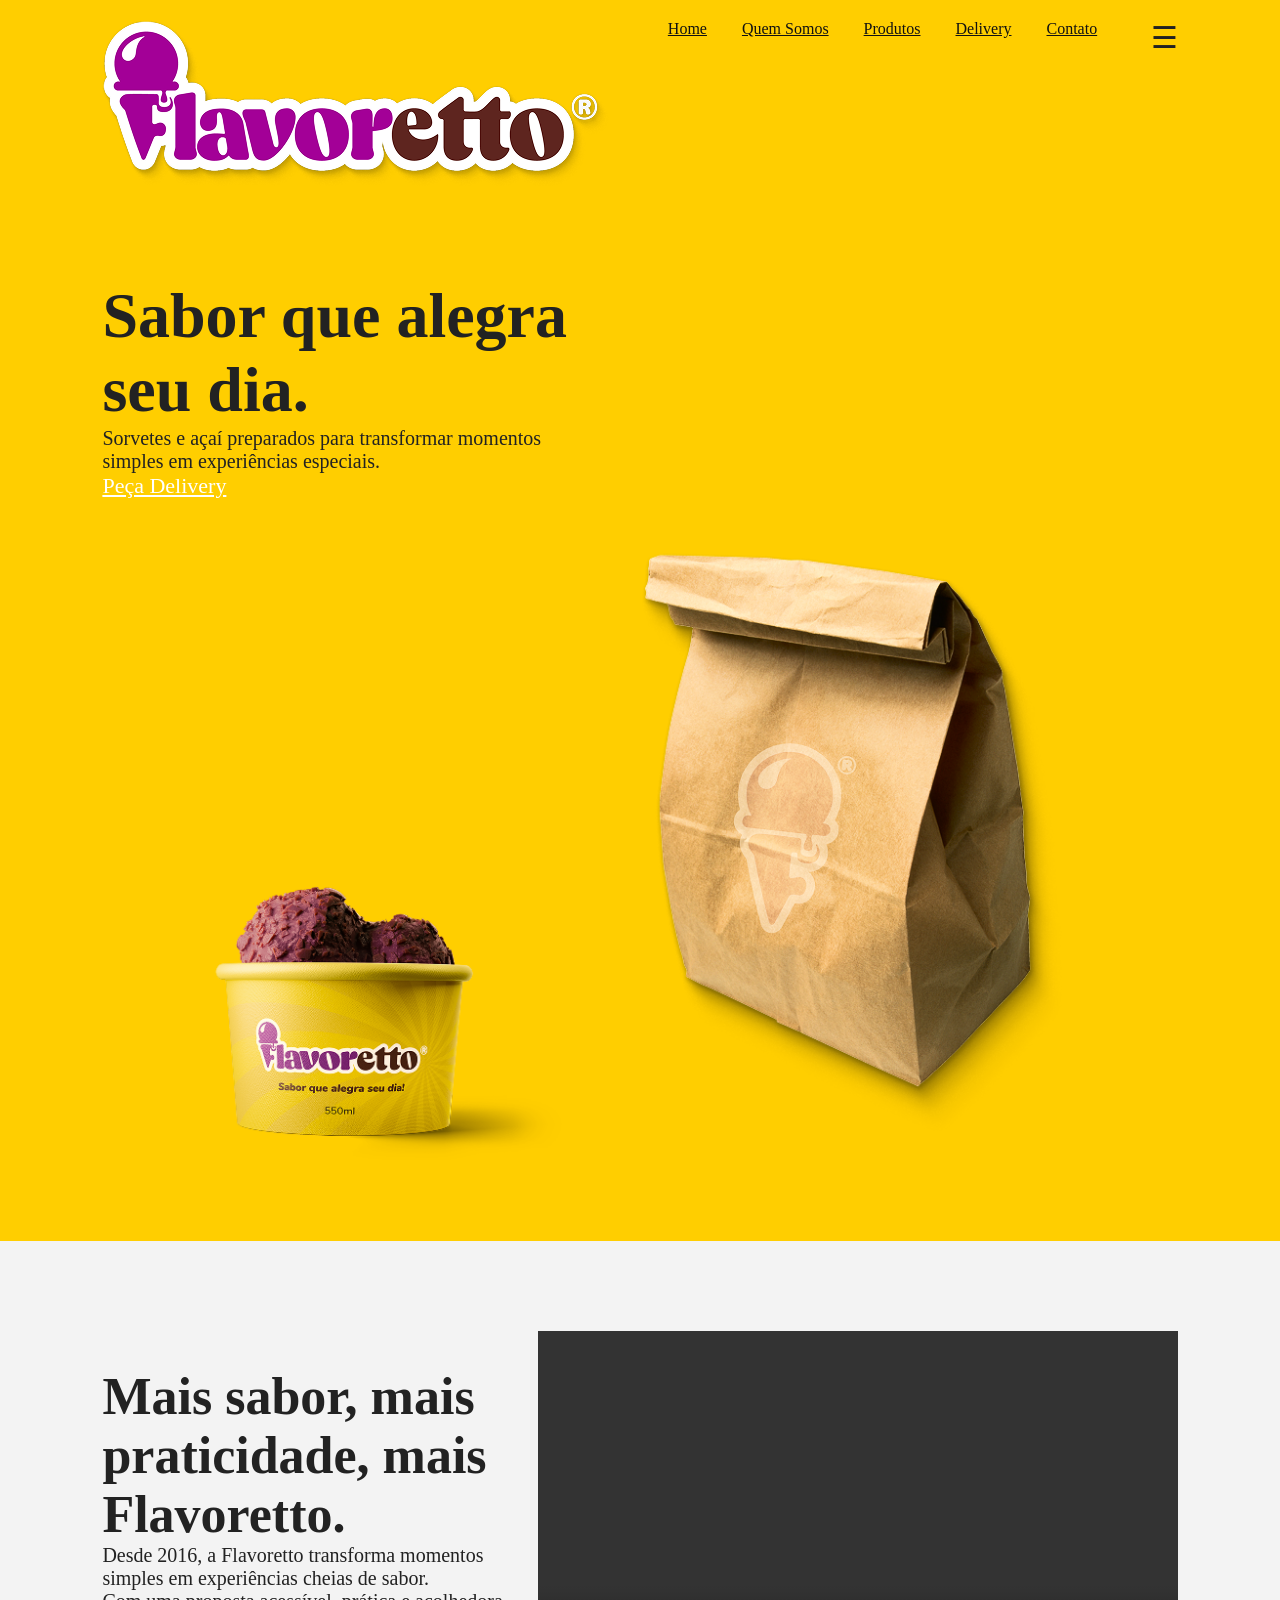
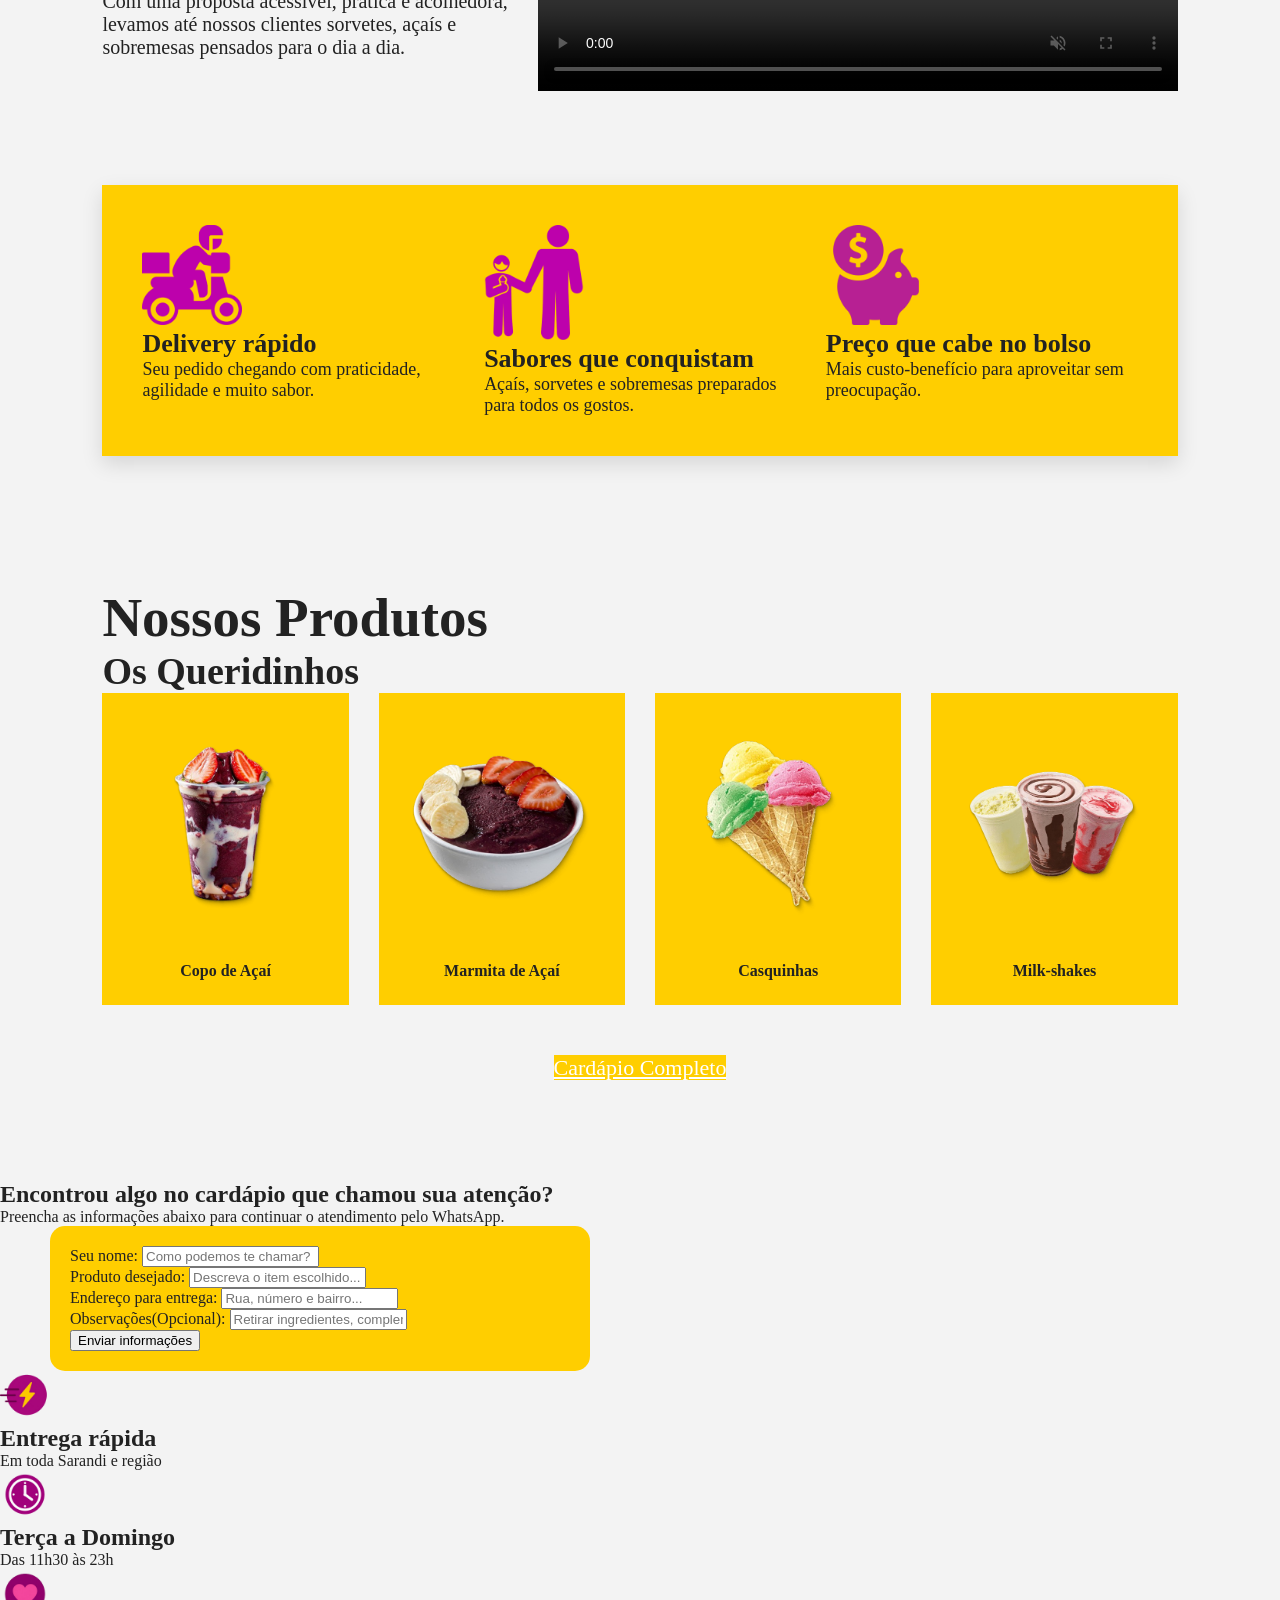
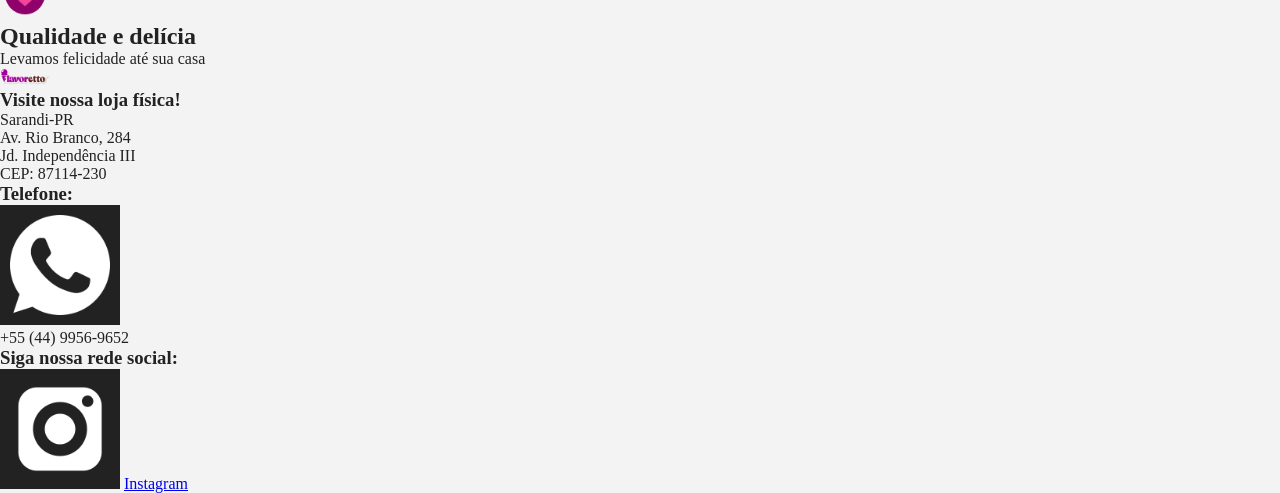
==== index.html @ 8e8d9652 "Landing Page(Adição do restante das imagens e algumas alterações de CSS)" ====
<!DOCTYPE html>
<html lang="pt-BR">
<head>
    <meta charset="UTF-8" />
    <meta name="viewport" content="width=device-width, initial-scale=1.0"/>
    <title>Flavoretto</title>

    <link rel="stylesheet" href="styles.css">
</head>

<body>

    <!------------- HAMBURGUER -------------->

    <header>
        <div class="logo">
            <img src="IMAGENS/LOGOTIPO.png" alt="logotipo">
        </div>

        <nav>
            <a href="#">Home</a>
            <a href="#">Quem Somos</a>
            <a href="#">Produtos</a>
            <a href="#">Delivery</a>
            <a href="#">Contato</a>
        </nav>

        <div class="menu">☰</div>
    </header>

    <!---------------- HERO DO SITE ----------------->

    <section class="hero">

        <div class="hero-text">
            <h1>Sabor que alegra seu dia.</h1>

            <p>
            Sorvetes e açaí preparados para transformar
            momentos simples em experiências especiais.
            </p>

            <a href="#" class="btn">Peça Delivery</a>
        </div>

        <div class="hero-image">
            <img src="IMAGENS/COPO DE SORVETE.png" alt="imagem_pote_acai">
            <img src="IMAGENS/SACO DELIVERY.png" alt="imagem_saco_delivery">
        </div>

    </section>

    <!------------------- SOBRE --------------------->

    <section class="sobre">

        <div class="sobre-text">
            <h2>Mais sabor, mais praticidade, mais Flavoretto.</h2>

            <p>
                Desde 2016, a Flavoretto transforma momentos
                simples em experiências cheias de sabor.
            </p>

            <p>
                Com uma proposta acessível, prática e acolhedora,
                levamos até nossos clientes sorvetes, açaís e
                sobremesas pensados para o dia a dia.
            </p>
        </div>

        <div class="sobre-image">
            <video width="640" height="360" controls autoplay muted loop>
                <source src="IMAGENS/VÍDEO FACHADA.mp4" type="video/mp4">
            </video>
        </div>

    </section>

  <!---------------- BENEFICIOS -------------------->

    <section class="beneficios">

        <div class="beneficios-box">

            <div class="beneficio">
                <img src="IMAGENS/ENTREGADOR ROXO.png" alt="imagem_entregador">
                <h3>Delivery rápido</h3>
                <p>
                Seu pedido chegando com praticidade,
                agilidade e muito sabor.
                </p>
            </div>

            <div class="beneficio">
                <img src="IMAGENS/PAI E FILHO SORVETE ROXO.png" alt="imagem_pai_e_filho">
                <h3>Sabores que conquistam</h3>
                <p>
                Açaís, sorvetes e sobremesas
                preparados para todos os gostos.
                </p>
            </div>

            <div class="beneficio">
                <img src="IMAGENS/COFRE PORQUINHO ROXO.png" alt="imagem_cofrinho">
                <h3>Preço que cabe no bolso</h3>
                <p>
                Mais custo-benefício para aproveitar
                sem preocupação.
                </p>
            </div>

        </div>

    </section>

  <!----------------- PRODUTOS -------------------->

    <section class="produtos">

        <h2>Nossos Produtos</h2>
        <h3>Os Queridinhos</h3>

        <div class="cards">

            <div class="card">
                <img src="IMAGENS/COPO AÇAÍ.png" alt="imagem_copo_acai">
                <h4>Copo de Açaí</h4>
            </div>

            <div class="card">
                <img src="IMAGENS/TIJELA DE AÇAÍ.png" alt="marmita_acai">
                <h4>Marmita de Açaí</h4>
            </div>

            <div class="card">
                <img src="IMAGENS/CASQUINHA.png" alt="imagem_casquinha">
                <h4>Casquinhas</h4>
            </div>

            <div class="card">
                <img src="IMAGENS/MILK-SHAKE.png" alt="imagem_milk-shake">
                <h4>Milk-shakes</h4>
            </div>

        </div>

        <div class="center">
            <a href="#" class="btn">Cardápio Completo</a>
        </div>

    </section>

    <!-----------------| Formulário |----------------->

    <section class="formulario">
        <h1>Encontrou algo no cardápio que chamou sua atenção?</h1>
        <p>Preencha as informações abaixo para continuar o atendimento pelo WhatsApp.</p>

        <div class="overlay_formulario">
            <div class="campo_nome">
                <label for="nome">Seu nome:</label>
                <input type="text" name="nome" id="nome" placeholder="Como podemos te chamar?">
            </div>

            <div class="campo_produto">
                <label for="produto">Produto desejado:</label>
                <input type="text" name="produto" id="produto" placeholder="Descreva o item escolhido...">
            </div>

            <div class="campo_endereco">
                <label for="endereco">Endereço para entrega:</label>
                <input type="text" name="endereco" id="endereco" placeholder="Rua, número e bairro...">
            </div>

            <div class="campo_observacoes">
                <label for="observacoes">Observações(Opcional):</label>
                <input type="text" name="observacoes" id="observacoes" placeholder="Retirar ingredientes, complementos, etc...">
            </div>

            <button class="enviar_info">Enviar informações</button>
        </div>
    </section>

    <!-----------------| Caracteristicas |----------------->
    <section class="caracteristicas">
        <div class="card_caracteristicas">
            <img src="IMAGENS/ENTREGA RÁPIDA.png" alt="imagem_entrega_rapida">
            <h2>Entrega rápida</h2>
            <p>Em toda Sarandi e região</p>
        </div>

        <div class="card_caracteristicas">
            <img src="IMAGENS/TERÇA A DOMINGO.png" alt="imagem_dias_funcionamento">
            <h2>Terça a Domingo</h2>
            <p>Das 11h30 às 23h</p>
        </div>

        <div class="card_caracteristicas">
            <img src="IMAGENS/QUALIDADE E DELÍCIA.png" alt="imagem_ai_qui_dilissa">
            <h2>Qualidade e delícia</h2>
            <p>Levamos felicidade até sua casa</p>
        </div>
    </section>

    <!-----------------| Mapa e rodapé |----------------->
    <section class="footer">
        <div class="endereco_footer">
            <img src="IMAGENS/LOGOTIPO.png" alt="logotipo">
            <h3>Visite nossa loja física!</h3>
            <p>Sarandi-PR</p>
            <p>Av. Rio Branco, 284</p>
            <p>Jd. Independência III</p>
            <p>CEP: 87114-230</p>
        </div>

        <div class="contato_footer">
            <div class="contato_whatsapp">
                <h3>Telefone:</h3>
                <img src="IMAGENS/ICON WHATSAPP BRANCO.png" alt="whatsapp">
                <p>+55 (44) 9956-9652</p>
            </div>
            
            <div class="contato_instagram">
                <h3>Siga nossa rede social:</h3>
                <img src="IMAGENS/ICON INSTAGRAM BRANCO.png" alt="instagram">

                <a href="https://www.instagram.com/flavorettosorveteria/" class="contato_instagram_button" target="_blank">Instagram</a>
            </div>
        </div>
        
    </section>

</body>
</html>
---- styles.css ----
/* Header e Body */
*{
    margin:0;
}

body{
    background:#f3f3f3;
    color:#222;
}

header{
    background:#ffce00;
    padding:20px 8%;
    display:flex;
    justify-content:space-between;
}

.logo{
    font-size:38px;
}

/* Hamburguer */
nav{
    display:flex;
    gap:35px;
}

nav a{
    color:#111;
}

.menu{
    font-size:30px;
}

/* Hero */
.hero{
    background:#ffce00;
    min-height:85vh;
    display:flex;
    align-items:center;
    padding:60px 8%;
    flex-wrap:wrap;
}

.hero-text{
    max-width:500px;
}

.hero-text h1{
    font-size:64px;
}

.hero-text p{
    font-size:20px;
}

.btn{
    background:#ffce00;
    color:white;
    font-size:22px;
}

.hero-image img{
    width:500px;
    max-width:100%;
}

/* Sobre */
.sobre{
    padding:90px 8%;
    display:flex;
    align-items:center;
    flex-wrap:wrap;
}

.sobre-text{
    flex:1;
}

.sobre-text h2{
    font-size:52px;
}

.sobre-text p{
    font-size:20px;
}

.sobre-image{
    flex:1;
}

.sobre-image img{
    width:100%;
}

/* Benefícios */
.beneficios{
    padding:0 8% 80px;
}

.beneficios-box{
    background:#ffce00;
    padding:40px;
    display:grid;
    grid-template-columns:repeat(auto-fit,minmax(250px,1fr));
    gap:30px;
    box-shadow:0 8px 20px rgba(0,0,0,0.12);
}

.beneficio h3{
    font-size:26px;
}

.beneficio p{
    font-size:18px;
}

.beneficio img {
    width: 100px;
}

/* Produtos */
.produtos{
    padding:50px 8% 100px;
}

.produtos h2{
    font-size:55px;
}

.produtos h3{
    font-size:38px;
}

/* Cards dos produtos */
.cards{
    display:grid;
    grid-template-columns:repeat(auto-fit,minmax(230px,1fr));
    gap:30px;
}

.card{
    background:#ffce00;
    padding:25px;
    text-align:center;
}

.card img{
    width:100%;
    height:220px;
    object-fit:contain;
    margin-bottom:20px;
}

.center{
    text-align:center;
    margin-top:50px;
}

/* Formulário */
.overlay_formulario {
    border-radius: 15px;
    margin-left: 50px;
    padding: 20px;
    width: 500px;
    background-color: #ffce00;
}

.card_caracteristicas img {
    width: 50px;
    height: auto;
}

.endereco_footer img {
    width: 50px;
}

.contato_footer img {
    background-color: #222;
    padding: 10px;
    width: 100px;
}
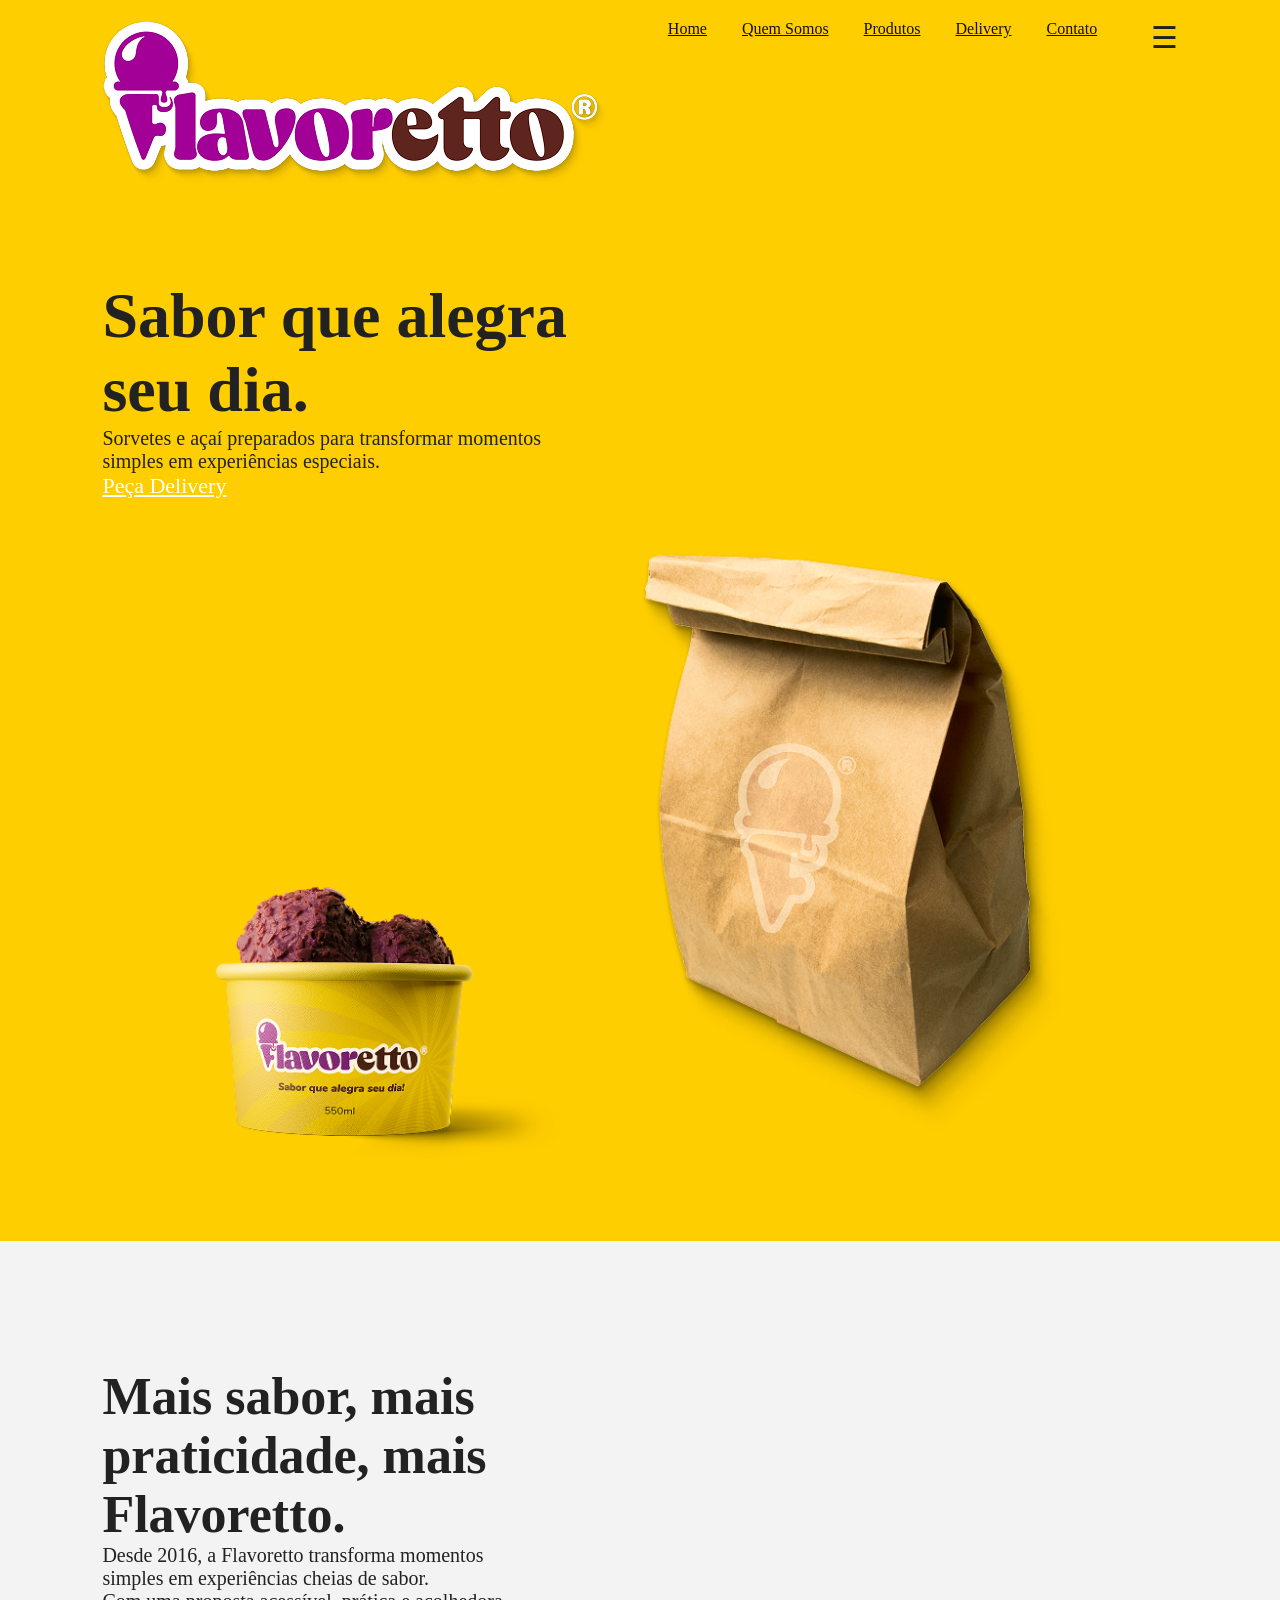
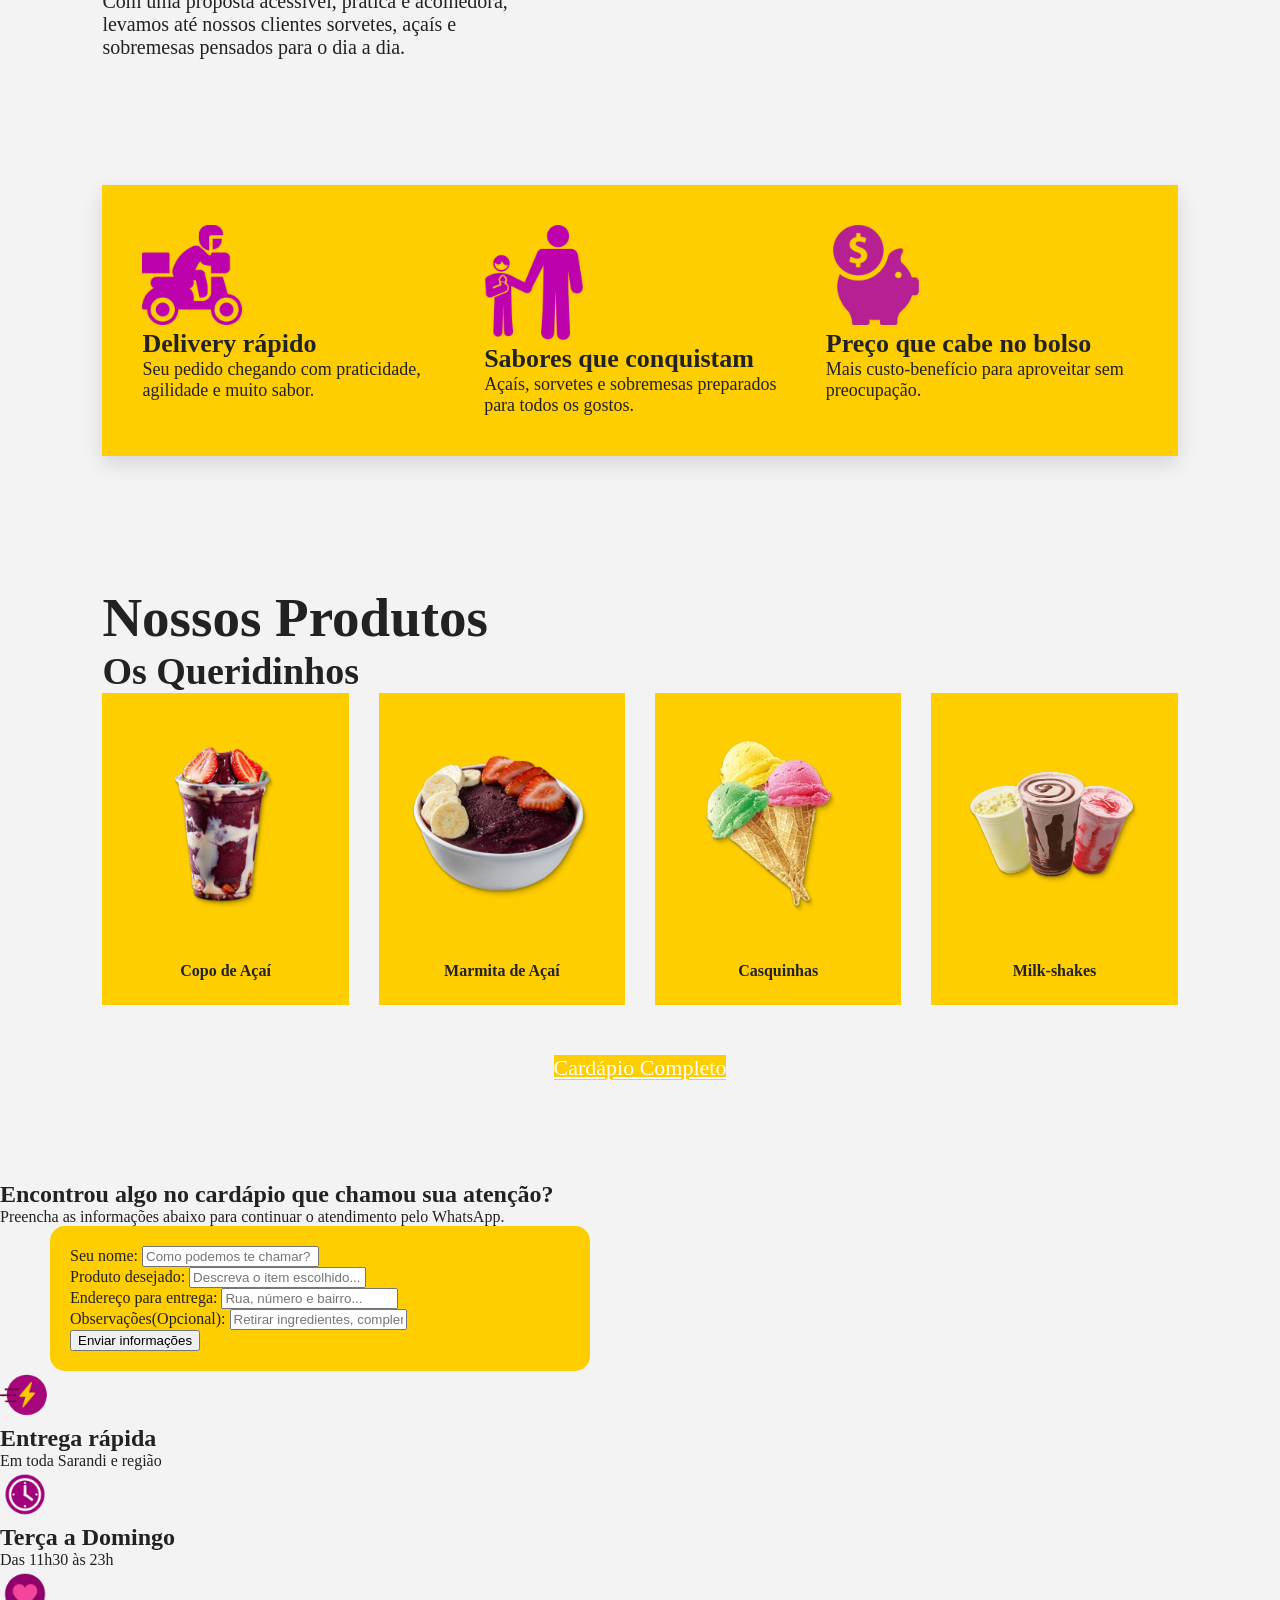
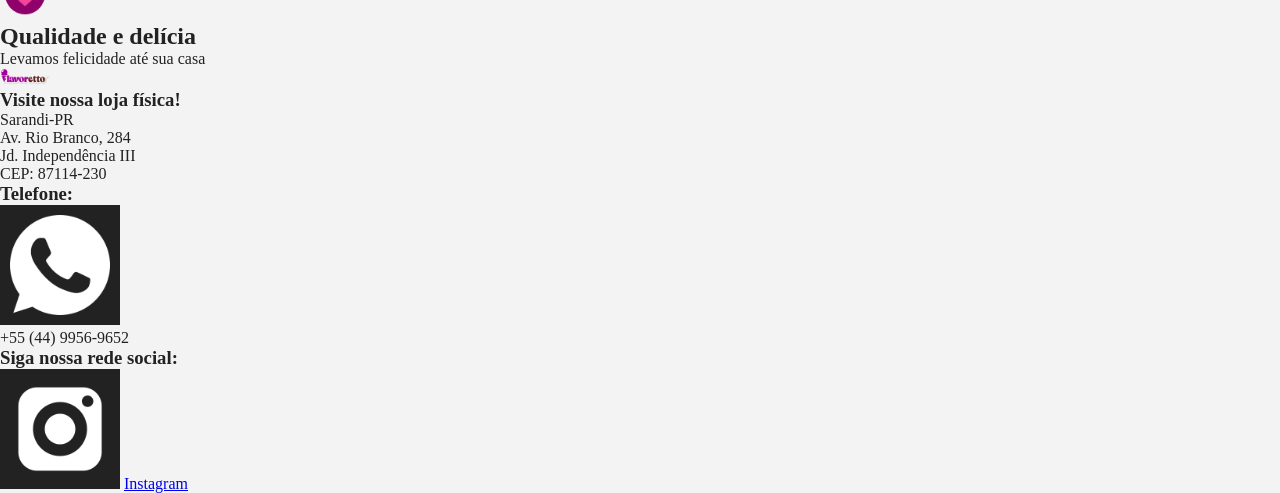
==== commit 82a14478: "Landing page(Remoção dos controls do vídeo" ====
--- a/index.html
+++ b/index.html
@@ -70,7 +70,7 @@
         </div>
 
         <div class="sobre-image">
-            <video width="640" height="360" controls autoplay muted loop>
+            <video width="640" height="360" autoplay muted loop>
                 <source src="IMAGENS/VÍDEO FACHADA.mp4" type="video/mp4">
             </video>
         </div>
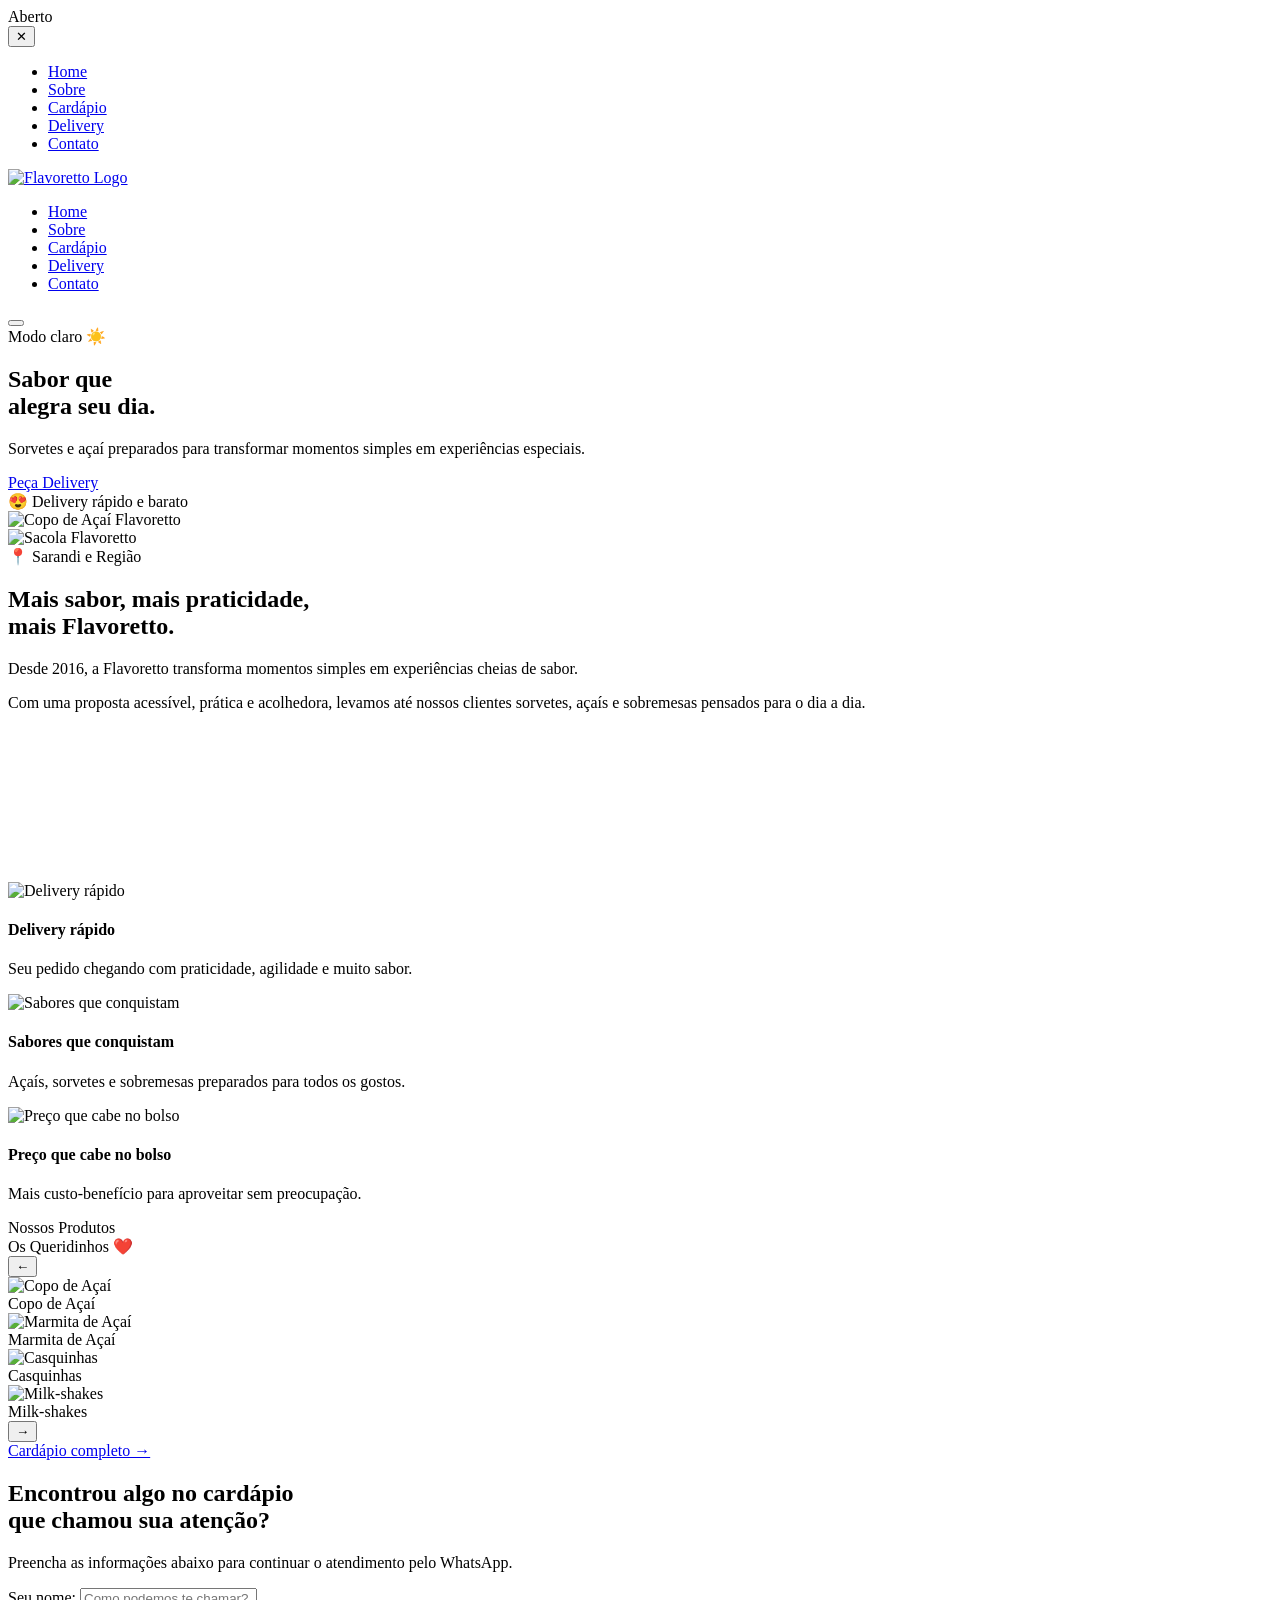
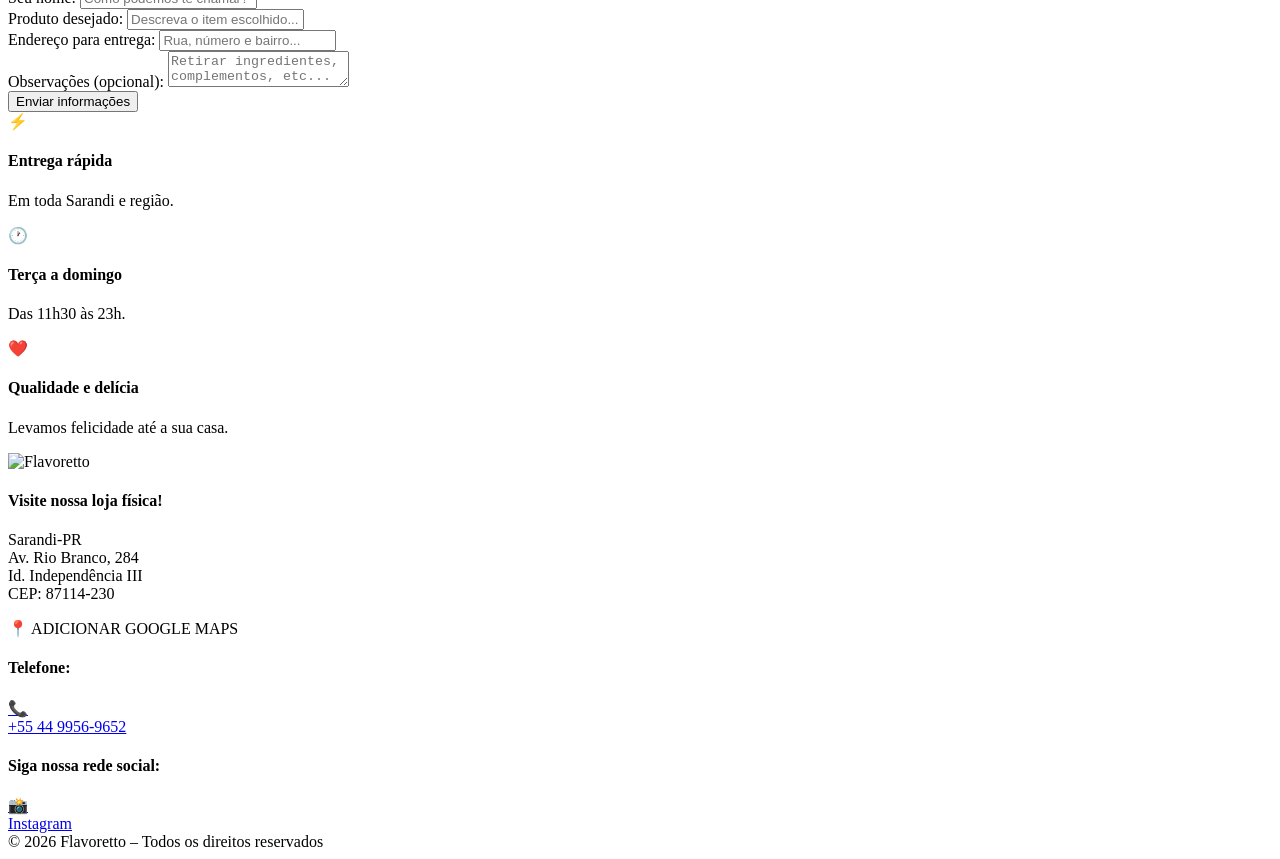
==== commit 0a4824ac: "Refactor index.html structure and content" ====
--- a/index.html
+++ b/index.html
@@ -1,235 +1,213 @@
 <!DOCTYPE html>
 <html lang="pt-BR">
 <head>
-    <meta charset="UTF-8" />
-    <meta name="viewport" content="width=device-width, initial-scale=1.0"/>
-    <title>Flavoretto</title>
-
-    <link rel="stylesheet" href="styles.css">
+  <meta charset="UTF-8"/>
+  <meta name="viewport" content="width=device-width, initial-scale=1.0"/>
+  <title>Flavoretto – Sabor que alegra seu dia</title>
+  <link href="https://fonts.googleapis.com/css2?family=Fredoka+One&family=Nunito:wght@400;600;700;800&display=swap" rel="stylesheet"/>
+  <link rel="stylesheet" href="style.css">
 </head>
-
 <body>
 
-    <!------------- HAMBURGUER -------------->
-
-    <header>
-        <div class="logo">
-            <img src="IMAGENS/LOGOTIPO.png" alt="logotipo">
-        </div>
-
-        <nav>
-            <a href="#">Home</a>
-            <a href="#">Quem Somos</a>
-            <a href="#">Produtos</a>
-            <a href="#">Delivery</a>
-            <a href="#">Contato</a>
-        </nav>
-
-        <div class="menu">☰</div>
-    </header>
-
-    <!---------------- HERO DO SITE ----------------->
-
-    <section class="hero">
-
-        <div class="hero-text">
-            <h1>Sabor que alegra seu dia.</h1>
-
-            <p>
-            Sorvetes e açaí preparados para transformar
-            momentos simples em experiências especiais.
-            </p>
-
-            <a href="#" class="btn">Peça Delivery</a>
-        </div>
-
-        <div class="hero-image">
-            <img src="IMAGENS/COPO DE SORVETE.png" alt="imagem_pote_acai">
-            <img src="IMAGENS/SACO DELIVERY.png" alt="imagem_saco_delivery">
-        </div>
-
-    </section>
-
-    <!------------------- SOBRE --------------------->
-
-    <section class="sobre">
-
-        <div class="sobre-text">
-            <h2>Mais sabor, mais praticidade, mais Flavoretto.</h2>
-
-            <p>
-                Desde 2016, a Flavoretto transforma momentos
-                simples em experiências cheias de sabor.
-            </p>
-
-            <p>
-                Com uma proposta acessível, prática e acolhedora,
-                levamos até nossos clientes sorvetes, açaís e
-                sobremesas pensados para o dia a dia.
-            </p>
-        </div>
-
-        <div class="sobre-image">
-            <video width="640" height="360" autoplay muted loop>
-                <source src="IMAGENS/VÍDEO FACHADA.mp4" type="video/mp4">
-            </video>
-        </div>
-
-    </section>
-
-  <!---------------- BENEFICIOS -------------------->
-
-    <section class="beneficios">
-
-        <div class="beneficios-box">
-
-            <div class="beneficio">
-                <img src="IMAGENS/ENTREGADOR ROXO.png" alt="imagem_entregador">
-                <h3>Delivery rápido</h3>
-                <p>
-                Seu pedido chegando com praticidade,
-                agilidade e muito sabor.
-                </p>
-            </div>
-
-            <div class="beneficio">
-                <img src="IMAGENS/PAI E FILHO SORVETE ROXO.png" alt="imagem_pai_e_filho">
-                <h3>Sabores que conquistam</h3>
-                <p>
-                Açaís, sorvetes e sobremesas
-                preparados para todos os gostos.
-                </p>
-            </div>
-
-            <div class="beneficio">
-                <img src="IMAGENS/COFRE PORQUINHO ROXO.png" alt="imagem_cofrinho">
-                <h3>Preço que cabe no bolso</h3>
-                <p>
-                Mais custo-benefício para aproveitar
-                sem preocupação.
-                </p>
-            </div>
-
-        </div>
-
-    </section>
-
-  <!----------------- PRODUTOS -------------------->
-
-    <section class="produtos">
-
-        <h2>Nossos Produtos</h2>
-        <h3>Os Queridinhos</h3>
-
-        <div class="cards">
-
-            <div class="card">
-                <img src="IMAGENS/COPO AÇAÍ.png" alt="imagem_copo_acai">
-                <h4>Copo de Açaí</h4>
-            </div>
-
-            <div class="card">
-                <img src="IMAGENS/TIJELA DE AÇAÍ.png" alt="marmita_acai">
-                <h4>Marmita de Açaí</h4>
-            </div>
-
-            <div class="card">
-                <img src="IMAGENS/CASQUINHA.png" alt="imagem_casquinha">
-                <h4>Casquinhas</h4>
-            </div>
-
-            <div class="card">
-                <img src="IMAGENS/MILK-SHAKE.png" alt="imagem_milk-shake">
-                <h4>Milk-shakes</h4>
-            </div>
-
-        </div>
-
-        <div class="center">
-            <a href="#" class="btn">Cardápio Completo</a>
-        </div>
-
-    </section>
-
-    <!-----------------| Formulário |----------------->
-
-    <section class="formulario">
-        <h1>Encontrou algo no cardápio que chamou sua atenção?</h1>
-        <p>Preencha as informações abaixo para continuar o atendimento pelo WhatsApp.</p>
-
-        <div class="overlay_formulario">
-            <div class="campo_nome">
-                <label for="nome">Seu nome:</label>
-                <input type="text" name="nome" id="nome" placeholder="Como podemos te chamar?">
-            </div>
-
-            <div class="campo_produto">
-                <label for="produto">Produto desejado:</label>
-                <input type="text" name="produto" id="produto" placeholder="Descreva o item escolhido...">
-            </div>
-
-            <div class="campo_endereco">
-                <label for="endereco">Endereço para entrega:</label>
-                <input type="text" name="endereco" id="endereco" placeholder="Rua, número e bairro...">
-            </div>
-
-            <div class="campo_observacoes">
-                <label for="observacoes">Observações(Opcional):</label>
-                <input type="text" name="observacoes" id="observacoes" placeholder="Retirar ingredientes, complementos, etc...">
-            </div>
-
-            <button class="enviar_info">Enviar informações</button>
-        </div>
-    </section>
-
-    <!-----------------| Caracteristicas |----------------->
-    <section class="caracteristicas">
-        <div class="card_caracteristicas">
-            <img src="IMAGENS/ENTREGA RÁPIDA.png" alt="imagem_entrega_rapida">
-            <h2>Entrega rápida</h2>
-            <p>Em toda Sarandi e região</p>
-        </div>
-
-        <div class="card_caracteristicas">
-            <img src="IMAGENS/TERÇA A DOMINGO.png" alt="imagem_dias_funcionamento">
-            <h2>Terça a Domingo</h2>
-            <p>Das 11h30 às 23h</p>
-        </div>
-
-        <div class="card_caracteristicas">
-            <img src="IMAGENS/QUALIDADE E DELÍCIA.png" alt="imagem_ai_qui_dilissa">
-            <h2>Qualidade e delícia</h2>
-            <p>Levamos felicidade até sua casa</p>
-        </div>
-    </section>
-
-    <!-----------------| Mapa e rodapé |----------------->
-    <section class="footer">
-        <div class="endereco_footer">
-            <img src="IMAGENS/LOGOTIPO.png" alt="logotipo">
-            <h3>Visite nossa loja física!</h3>
-            <p>Sarandi-PR</p>
-            <p>Av. Rio Branco, 284</p>
-            <p>Jd. Independência III</p>
-            <p>CEP: 87114-230</p>
-        </div>
-
-        <div class="contato_footer">
-            <div class="contato_whatsapp">
-                <h3>Telefone:</h3>
-                <img src="IMAGENS/ICON WHATSAPP BRANCO.png" alt="whatsapp">
-                <p>+55 (44) 9956-9652</p>
-            </div>
-            
-            <div class="contato_instagram">
-                <h3>Siga nossa rede social:</h3>
-                <img src="IMAGENS/ICON INSTAGRAM BRANCO.png" alt="instagram">
-
-                <a href="https://www.instagram.com/flavorettosorveteria/" class="contato_instagram_button" target="_blank">Instagram</a>
-            </div>
-        </div>
-        
-    </section>
-
+<div class="badge-aberto-fixed">
+  <div class="dot-green"></div> Aberto
+</div>
+
+<div class="mobile-overlay" id="mobileOverlay"></div>
+
+<div class="mobile-menu" id="mobileMenu">
+  <div class="mobile-menu-header">
+    <button class="mobile-close-btn" id="mobileCloseBtn">✕</button>
+  </div>
+  <ul>
+    <li><a href="#hero" class="menu-link">Home</a></li>
+    <li><a href="#sobre" class="menu-link">Sobre</a></li>
+    <li><a href="#cardapio" class="menu-link">Cardápio</a></li>
+    <li><a href="#delivery" class="menu-link">Delivery</a></li>
+    <li><a href="#contato" class="menu-link">Contato</a></li>
+  </ul>
+</div>
+
+<nav>
+  <a href="#hero" class="nav-logo">
+    <img src="imagens/Logo.png" alt="Flavoretto Logo"/>
+  </a>
+  <ul>
+    <li><a href="#hero">Home</a></li>
+    <li><a href="#sobre">Sobre</a></li>
+    <li><a href="#cardapio">Cardápio</a></li>
+    <li><a href="#delivery">Delivery</a></li>
+    <li><a href="#contato">Contato</a></li>
+  </ul>
+  <button class="hamburger-btn" id="hamburgerBtn" aria-label="Abrir menu">
+    <span></span>
+    <span></span>
+    <span></span>
+  </button>
+</nav>
+
+<section id="hero">
+  <div class="hero-rays"></div>
+  <div class="hero-left">
+    <div class="mode-badge">Modo claro ☀️</div>
+    <h1 class="hero-title">Sabor que<br>alegra seu dia.</h1>
+    <p class="hero-sub">Sorvetes e açaí preparados para transformar momentos simples em experiências especiais.</p>
+    <a href="https://zapdelivery.me/flavorettosorveteseacai?utm_source=ig&utm_medium=social&utm_content=link_in_bio&fbclid=PAdGRzdgR8WdRleHRuA2FlbQIxMQBzcnRjBmFwcF9pZA81NjcwNjczNDMzNTI0MjcAAaeEG7mjjjgfXmElG0zeXgvxCqvcOe-YvXOtXDH_japQRMyxHLxy7uMlJ2Cv_g_aem_N96MaGredPNLt1ZQWPCLcA" class="btn-delivery">Peça Delivery</a>
+  </div>
+  <div class="hero-right">
+    <div class="hero-cup-wrap">
+      <div class="badge-delivery">😍 Delivery rápido e barato</div>
+      <img src="imagens/itembanner1.png" alt="Copo de Açaí Flavoretto" class="hero-cup-img"/>
+    </div>
+    <div class="hero-bag-wrap">
+      <img src="imagens/itembanner2.png" alt="Sacola Flavoretto" class="hero-bag-img"/>
+      <div class="badge-loc">📍 Sarandi e Região</div>
+    </div>
+  </div>
+</section>
+
+<section id="sobre" class="reveal">
+  <div class="sobre-inner">
+    <div class="sobre-text">
+      <h2 class="sobre-title">Mais sabor, mais praticidade,<br>mais Flavoretto.</h2>
+      <p class="sobre-p">Desde 2016, a Flavoretto transforma momentos simples em experiências cheias de sabor.</p>
+      <p class="sobre-p">Com uma proposta acessível, prática e acolhedora, levamos até nossos clientes sorvetes, açaís e sobremesas pensados para o dia a dia.</p>
+    </div>
+    <div class="sobre-video-wrap">
+      <video src="imagens/video-loja.mp4" autoplay muted loop playsinline></video>
+    </div>
+  </div>
+</section>
+
+<div class="features-wrap reveal">
+  <div class="features-card">
+    <div class="feat-item">
+      <img src="imagens/entregador-10.png" alt="Delivery rápido" class="feat-icon-img"/>
+      <div class="feat-body">
+        <h4>Delivery rápido</h4>
+        <p>Seu pedido chegando com praticidade, agilidade e muito sabor.</p>
+      </div>
+    </div>
+    <div class="feat-item">
+      <img src="imagens/entregador-11.png" alt="Sabores que conquistam" class="feat-icon-img"/>
+      <div class="feat-body">
+        <h4>Sabores que conquistam</h4>
+        <p>Açaís, sorvetes e sobremesas preparados para todos os gostos.</p>
+      </div>
+    </div>
+    <div class="feat-item">
+      <img src="imagens/entregador-12.png" alt="Preço que cabe no bolso" class="feat-icon-img"/>
+      <div class="feat-body">
+        <h4>Preço que cabe no bolso</h4>
+        <p>Mais custo-benefício para aproveitar sem preocupação.</p>
+      </div>
+    </div>
+  </div>
+</div>
+
+<section id="cardapio" class="reveal">
+  <div class="sec-label">Nossos Produtos</div>
+  <div class="sec-sub">Os Queridinhos ❤️</div>
+  <div class="carousel-outer">
+    <button class="carousel-btn prev" id="carPrev">&#8592;</button>
+    <div class="carousel-track-wrap">
+      <div class="carousel-track" id="carTrack">
+        <div class="product-card">
+          <div class="p-img"><img src="imagens/queridinho1.png" alt="Copo de Açaí"/></div>
+          <div class="p-name">Copo de Açaí</div>
+        </div>
+        <div class="product-card">
+          <div class="p-img"><img src="imagens/queridinho2.png" alt="Marmita de Açaí"/></div>
+          <div class="p-name">Marmita de Açaí</div>
+        </div>
+        <div class="product-card">
+          <div class="p-img"><img src="imagens/queridinho3.png" alt="Casquinhas"/></div>
+          <div class="p-name">Casquinhas</div>
+        </div>
+        <div class="product-card">
+          <div class="p-img"><img src="imagens/queridinho4.png" alt="Milk-shakes"/></div>
+          <div class="p-name">Milk-shakes</div>
+        </div>
+      </div>
+    </div>
+    <button class="carousel-btn next" id="carNext">&#8594;</button>
+    <div class="carousel-dots" id="carDots">
+      <div class="c-dot active"></div>
+      <div class="c-dot"></div>
+      <div class="c-dot"></div>
+      <div class="c-dot"></div>
+    </div>
+  </div>
+  <a href="https://zapdelivery.me/flavorettosorveteseacai?utm_source=ig&utm_medium=social&utm_content=link_in_bio&fbclid=PAdGRzdgR8WdRleHRuA2FlbQIxMQBzcnRjBmFwcF9pZA81NjcwNjczNDMzNTI0MjcAAaeEG7mjjjgfXmElG0zeXgvxCqvcOe-YvXOtXDH_japQRMyxHLxy7uMlJ2Cv_g_aem_N96MaGredPNLt1ZQWPCLcA" class="btn-full">Cardápio completo →</a>
+</section>
+
+<section id="delivery" class="reveal">
+  <h2 class="order-title">Encontrou algo no cardápio<br>que chamou sua atenção?</h2>
+  <p class="order-sub">Preencha as informações abaixo para continuar o atendimento pelo WhatsApp.</p>
+  <div class="order-layout">
+    <div class="order-form">
+      <div class="form-group">
+        <label>Seu nome:</label>
+        <input type="text" id="nome" placeholder="Como podemos te chamar?"/>
+      </div>
+      <div class="form-group">
+        <label>Produto desejado:</label>
+        <input type="text" id="produto" placeholder="Descreva o item escolhido..."/>
+      </div>
+      <div class="form-group">
+        <label>Endereço para entrega:</label>
+        <input type="text" id="endereco" placeholder="Rua, número e bairro..."/>
+      </div>
+      <div class="form-group">
+        <label>Observações (opcional):</label>
+        <textarea id="obs" placeholder="Retirar ingredientes, complementos, etc..."></textarea>
+      </div>
+      <button class="btn-send" id="btnSend">Enviar informações</button>
+    </div>
+    <div class="order-info">
+      <div class="info-row">
+        <div class="info-ico">⚡</div>
+        <div><h4>Entrega rápida</h4><p>Em toda Sarandi e região.</p></div>
+      </div>
+      <div class="info-row">
+        <div class="info-ico">🕐</div>
+        <div><h4>Terça a domingo</h4><p>Das 11h30 às 23h.</p></div>
+      </div>
+      <div class="info-row">
+        <div class="info-ico">❤️</div>
+        <div><h4>Qualidade e delícia</h4><p>Levamos felicidade até a sua casa.</p></div>
+      </div>
+    </div>
+  </div>
+</section>
+
+<footer id="contato" class="reveal">
+  <div class="footer-brand">
+    <img src="imagens/Logo.png" alt="Flavoretto"/>
+  </div>
+  <div class="footer-main">
+    <div class="footer-addr">
+      <h4>Visite nossa loja física!</h4>
+      <p>Sarandi-PR<br>Av. Rio Branco, 284<br>Id. Independência III<br>CEP: 87114-230</p>
+    </div>
+    <div class="footer-map-box">📍 ADICIONAR GOOGLE MAPS</div>
+  </div>
+  <div class="footer-bottom">
+    <div class="footer-col">
+      <h4>Telefone:</h4>
+      <a href="https://wa.me/554499569652" class="foot-link">
+        <div class="fl-ico">📞</div> +55 44 9956-9652
+      </a>
+    </div>
+    <div class="footer-col">
+      <h4>Siga nossa rede social:</h4>
+      <a href="https://www.instagram.com/flavorettosorveteria?igsh=MWQ4aHVobTV0ZTBzNA==" target="_blank" class="foot-link">
+        <div class="fl-ico">📸</div> Instagram
+      </a>
+    </div>
+  </div>
+  <div class="footer-copy">© 2026 Flavoretto – Todos os direitos reservados</div>
+</footer>
+<script src="script.js"></script>
 </body>
 </html>
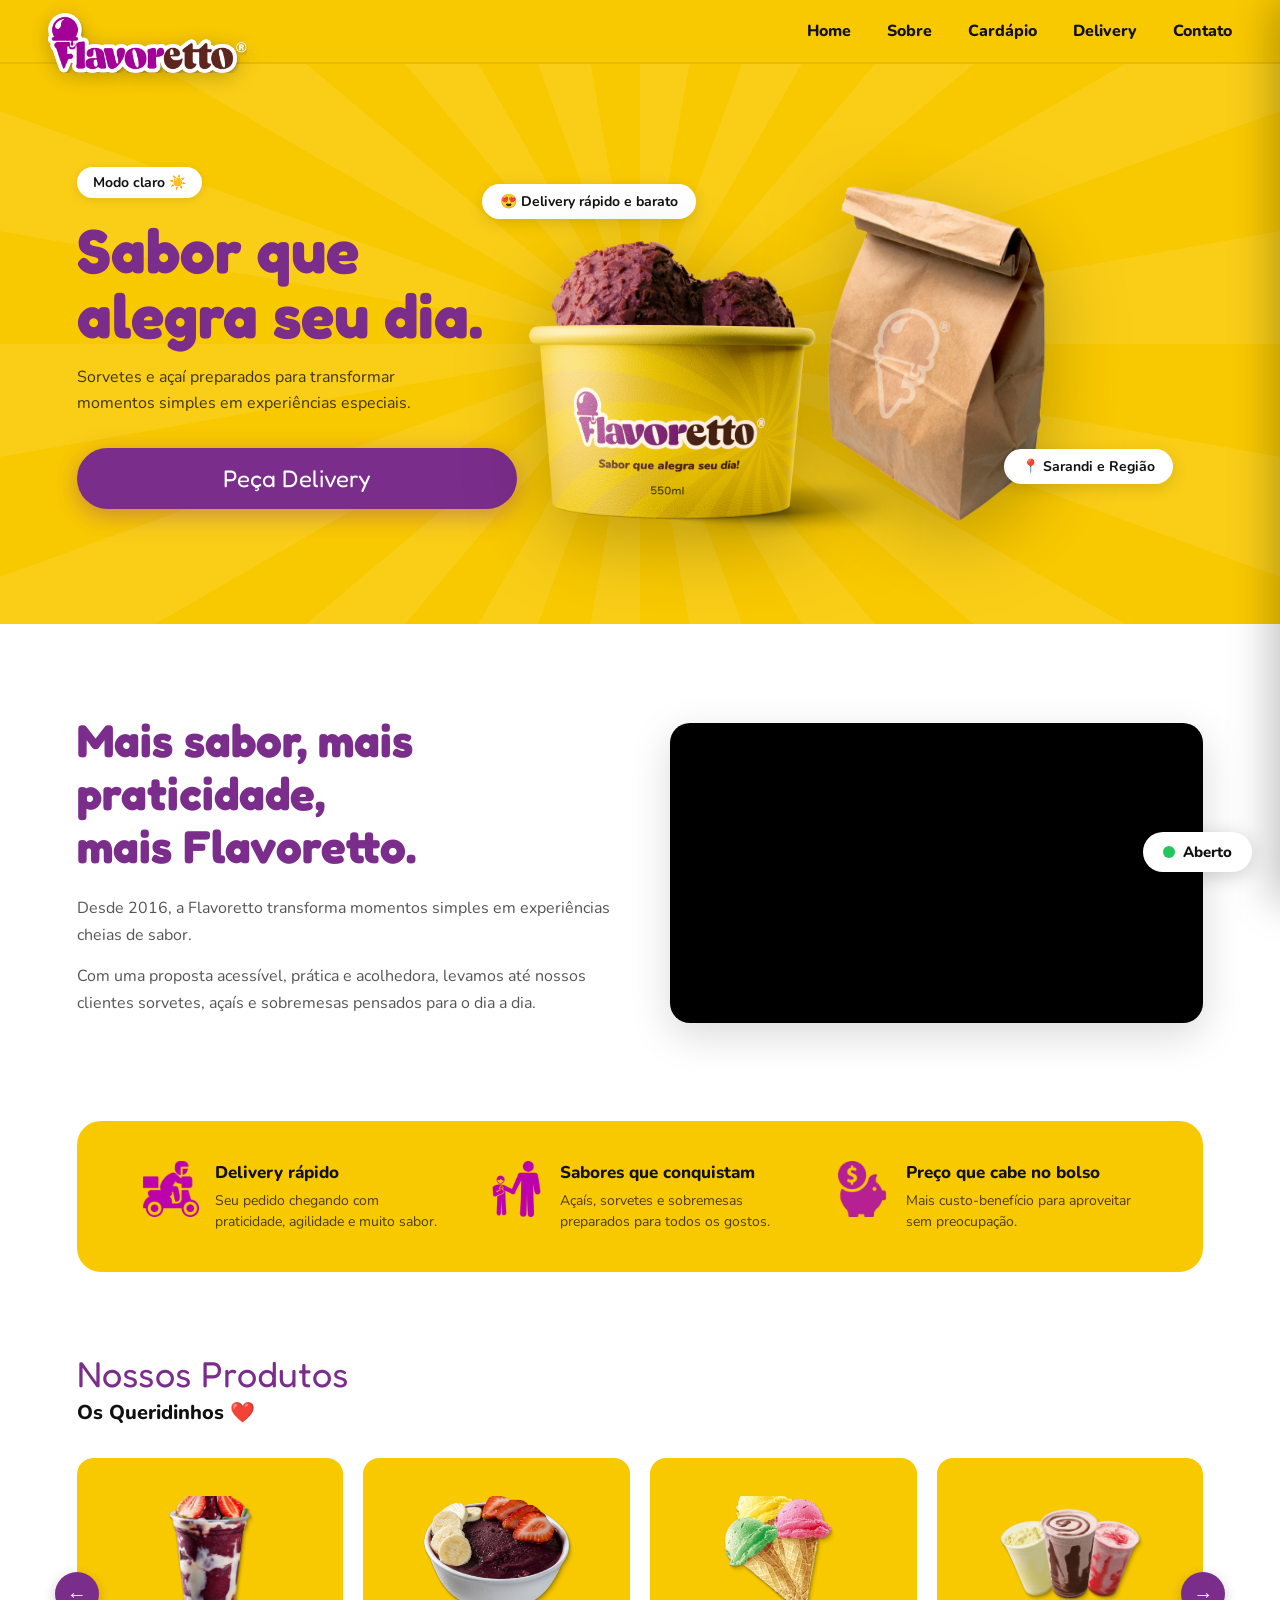
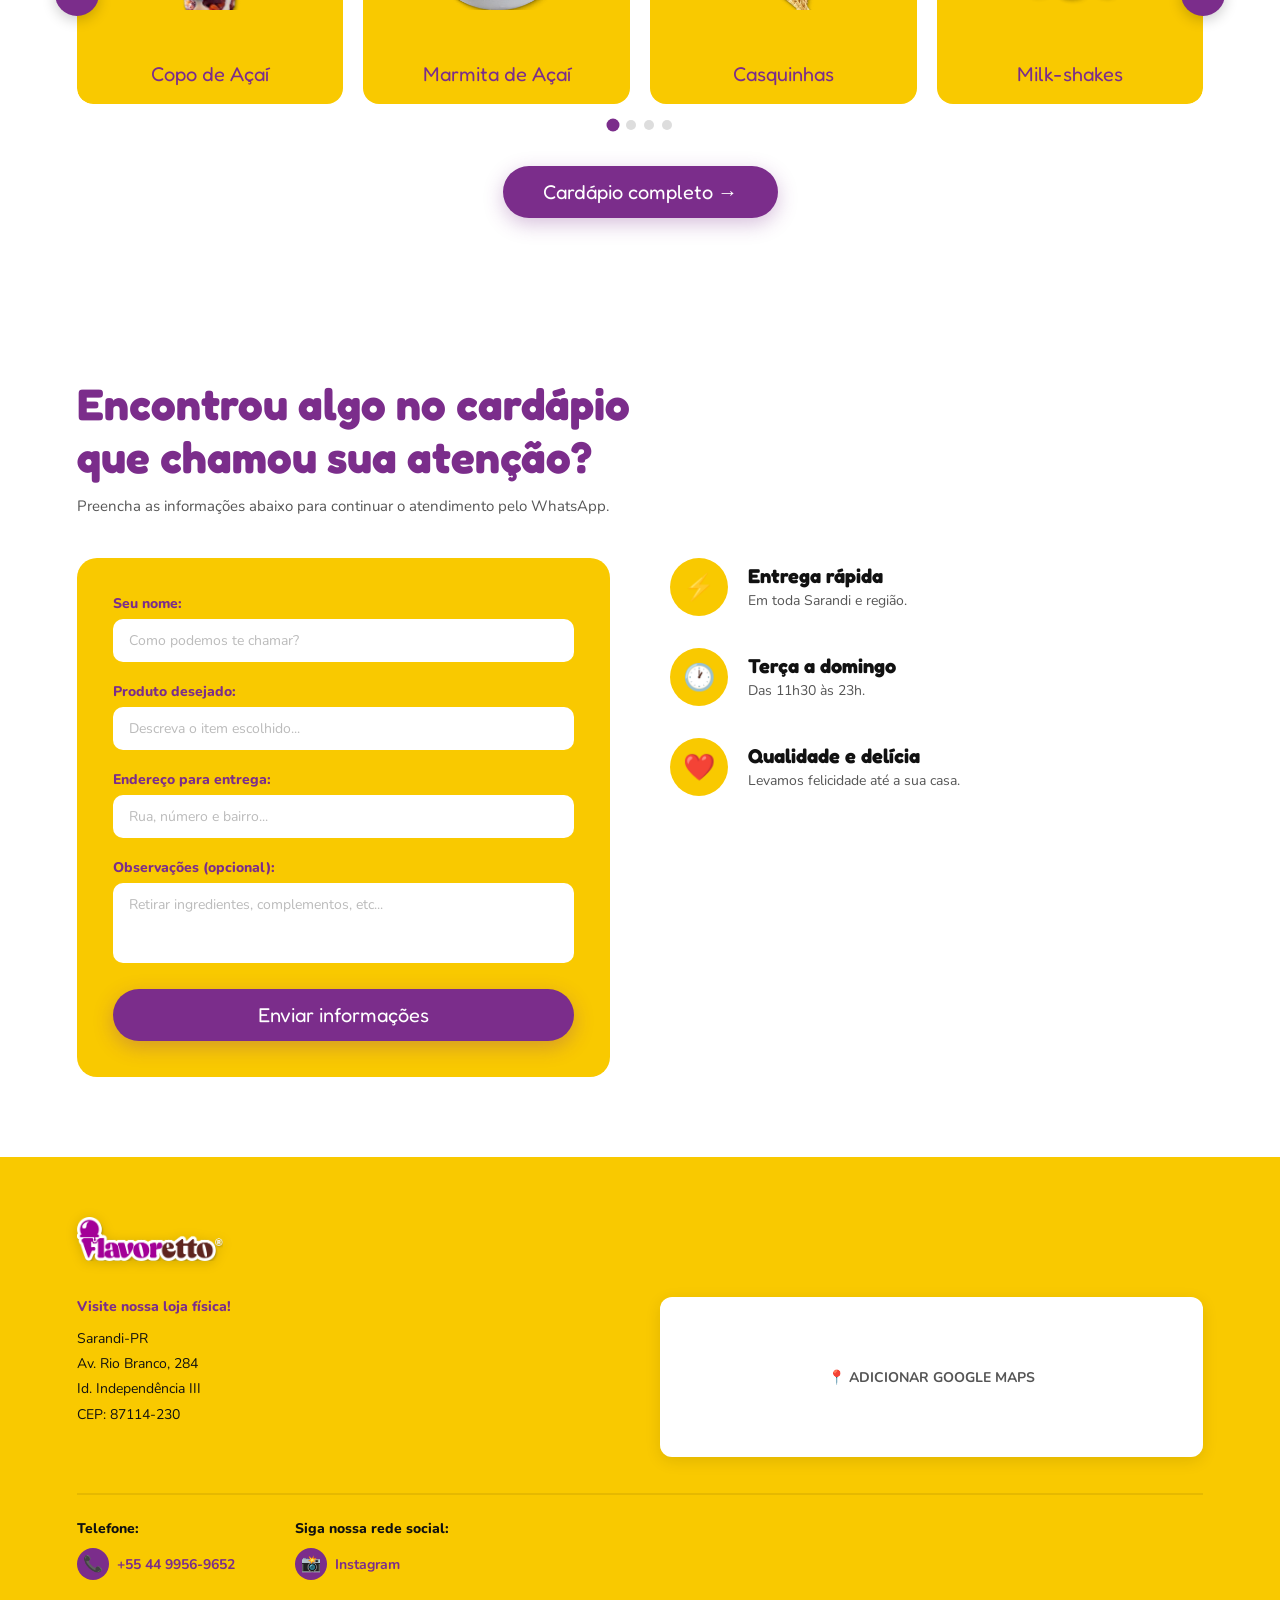
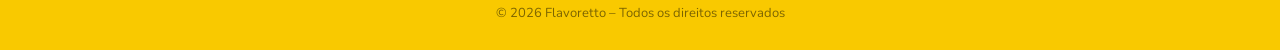
==== commit a4f8d5ef: "Update index.html" ====
--- a/index.html
+++ b/index.html
@@ -5,7 +5,7 @@
   <meta name="viewport" content="width=device-width, initial-scale=1.0"/>
   <title>Flavoretto – Sabor que alegra seu dia</title>
   <link href="https://fonts.googleapis.com/css2?family=Fredoka+One&family=Nunito:wght@400;600;700;800&display=swap" rel="stylesheet"/>
-  <link rel="stylesheet" href="style.css">
+  <link rel="stylesheet" href="styles.css">
 </head>
 <body>
 
--- a/styles.css
+++ b/styles.css
@@ -0,0 +1,444 @@
+*, *::before, *::after { box-sizing: border-box; margin: 0; padding: 0; }
+:root {
+    --yellow: #F9C900;
+    --purple: #7B2D8B;
+    --white: #FFFFFF;
+    --text-dark: #111;
+    --text-gray: #555;
+}
+html { scroll-behavior: smooth; }
+body { font-family: 'Nunito', sans-serif; background: var(--white); color: var(--text-dark); overflow-x: hidden; }
+
+/* ── NAV ── */
+nav {
+    position: fixed; top: 0; left: 0; right: 0; z-index: 200;
+    background: var(--yellow);
+    display: flex; align-items: center;
+    justify-content: space-between;
+    padding: 0 48px 0 48px;
+    height: 64px;
+    border-bottom: 2px solid rgba(0,0,0,.07);
+    overflow: visible;
+}
+
+.nav-logo {
+    display: flex; align-items: center;
+    text-decoration: none;
+    position: relative;
+    z-index: 201;
+}
+.nav-logo img {
+    height: 60px; width: auto;
+    filter: drop-shadow(0 4px 10px rgba(0,0,0,.22));
+    position: relative;
+    top: 12px; 
+}
+
+nav ul {
+    list-style: none; display: flex; gap: 36px;
+    align-self: center; 
+}
+nav ul li a {
+    font-weight: 800; font-size: 16px;
+    color: var(--text-dark); text-decoration: none;
+    transition: color .2s;
+}
+nav ul li a:hover { color: var(--purple); }
+
+.hamburger-btn {
+    display: none; 
+    flex-direction: column; justify-content: center; align-items: center;
+    gap: 5px;
+    width: 40px; height: 40px;
+    background: none; border: none; cursor: pointer;
+    z-index: 300;
+    align-self: center;
+    padding: 4px;
+    flex-shrink: 0;
+}
+.hamburger-btn span {
+    display: block; width: 26px; height: 3px;
+    background: var(--text-dark); border-radius: 2px;
+    transition: transform .3s ease, opacity .3s ease;
+    transform-origin: center;
+}
+.hamburger-btn.open span:nth-child(1) { transform: translateY(8px) rotate(45deg); }
+.hamburger-btn.open span:nth-child(2) { opacity: 0; transform: scaleX(0); }
+.hamburger-btn.open span:nth-child(3) { transform: translateY(-8px) rotate(-45deg); }
+
+.mobile-overlay {
+    position: fixed; inset: 0; z-index: 250;
+    background: rgba(0,0,0,.45);
+    opacity: 0;
+    pointer-events: none; 
+    transition: opacity .3s ease;
+}
+.mobile-overlay.open {
+    opacity: 1;
+    pointer-events: all; 
+}
+
+.mobile-menu {
+    position: fixed; top: 0; right: 0; bottom: 0; z-index: 260;
+    width: 75%; max-width: 320px;
+    background: var(--yellow);
+    transform: translateX(100%);
+    transition: transform .35s cubic-bezier(.4,0,.2,1);
+    display: flex; flex-direction: column;
+    box-shadow: -8px 0 40px rgba(0,0,0,.25);
+}
+.mobile-menu.open { transform: translateX(0); }
+
+.mobile-menu-header {
+    display: flex; align-items: center; justify-content: flex-end;
+    padding: 0 20px;
+    height: 64px;
+    border-bottom: 2px solid rgba(0,0,0,.08);
+    flex-shrink: 0;
+}
+.mobile-close-btn {
+    background: none; border: none; cursor: pointer;
+    font-size: 28px; font-weight: 700; color: var(--text-dark);
+    line-height: 1; padding: 4px 6px;
+    transition: color .2s;
+}
+.mobile-close-btn:hover { color: var(--purple); }
+
+.mobile-menu ul {
+    list-style: none; display: flex; flex-direction: column;
+    padding: 8px 0; flex: 1;
+}
+.mobile-menu ul li {
+    border-bottom: 1.5px solid rgba(0,0,0,.08);
+}
+.mobile-menu ul li:last-child { border-bottom: none; }
+.mobile-menu ul li a {
+    display: block;
+    font-weight: 800; font-size: 18px;
+    color: var(--text-dark); text-decoration: none;
+    padding: 18px 28px;
+    text-align: right;
+    transition: color .2s, background .2s;
+}
+.mobile-menu ul li a:hover, .mobile-menu ul li a:active {
+    color: var(--purple);
+    background: rgba(0,0,0,.04);
+}
+
+.badge-aberto-fixed {
+    position: fixed; bottom: 28px; right: 28px; z-index: 500;
+    background: var(--white); border-radius: 50px;
+    padding: 10px 20px;
+    display: flex; align-items: center; gap: 8px;
+    font-weight: 800; font-size: 15px;
+    box-shadow: 0 4px 20px rgba(0,0,0,.18);
+}
+.dot-green { width: 12px; height: 12px; border-radius: 50%; background: #22c55e; flex-shrink: 0; }
+
+#hero {
+    margin-top: 64px;
+    background: var(--yellow);
+    min-height: 560px;
+    display: flex; align-items: center;
+    padding: 20px 6% 0;
+    position: relative;
+    overflow: hidden; 
+}
+.hero-rays {
+    position: absolute; top: 50%; left: 50%;
+    transform: translate(-50%,-50%);
+    width: 160%; height: 200%;
+    background: repeating-conic-gradient(rgba(255,255,255,.09) 0deg 10deg, transparent 10deg 20deg);
+    border-radius: 50%;
+    animation: spin 40s linear infinite;
+    pointer-events: none;
+}
+@keyframes spin { to { transform: translate(-50%,-50%) rotate(360deg); } }
+
+.hero-left {
+    position: relative; z-index: 2;
+    flex: 0 0 440px;
+    max-width: 440px;
+}
+.mode-badge {
+    display: inline-flex; align-items: center; gap: 8px;
+    background: var(--white); border-radius: 30px;
+    padding: 6px 16px; font-size: 14px; font-weight: 700;
+    margin-bottom: 20px;
+    box-shadow: 0 2px 10px rgba(0,0,0,.1);
+}
+.hero-title {
+    font-family: 'Fredoka One', cursive;
+    font-size: 62px; line-height: 1.05;
+    color: var(--purple); margin-bottom: 16px;
+}
+.hero-sub {
+    font-size: 16px; color: rgba(0,0,0,.75);
+    line-height: 1.65; max-width: 360px; margin-bottom: 32px;
+}
+.btn-delivery {
+    display: block; text-align: center;
+    background: var(--purple); color: var(--white);
+    font-family: 'Fredoka One', cursive; font-size: 24px;
+    padding: 16px 56px; border-radius: 50px;
+    text-decoration: none;
+    box-shadow: 0 6px 24px rgba(123,45,139,.4);
+    transition: transform .2s, box-shadow .2s;
+    margin-bottom: 32px;
+}
+.btn-delivery:hover { transform: translateY(-3px); box-shadow: 0 12px 32px rgba(123,45,139,.5); }
+
+.hero-right {
+    position: relative; z-index: 2;
+    flex: 1; display: flex; align-items: center; /* Centraliza a composição */
+    justify-content: flex-end;
+    min-width: 0; 
+    padding-right: 40px;
+}
+
+.hero-cup-wrap { 
+    position: relative; display: flex; align-items: flex-end; flex-shrink: 0;
+    z-index: 2; 
+}
+.hero-cup-img {
+    height: 420px; width: auto;
+    filter: drop-shadow(0 20px 40px rgba(0,0,0,.25));
+    animation: float 4s ease-in-out infinite;
+}
+.badge-delivery {
+    position: absolute; top: 40px; left: 80px;
+    background: var(--white); border-radius: 30px;
+    padding: 8px 18px; font-size: 14px; font-weight: 700;
+    box-shadow: 0 4px 16px rgba(0,0,0,.13);
+    display: flex; align-items: center; gap: 6px;
+    white-space: nowrap;
+}
+
+.hero-bag-wrap { 
+    position: relative; display: flex; align-items: flex-end; 
+    margin-left: -250px; /* Margem bem negativa para aproximar os itens */
+    flex-shrink: 0;
+    z-index: 1; 
+}
+.hero-bag-img {
+    height: 340px; width: auto;
+    filter: drop-shadow(0 20px 40px rgba(0,0,0,.25));
+    animation: float 4s ease-in-out infinite .6s;
+}
+.badge-loc {
+    position: absolute; bottom: 40px; right: -10px;
+    background: var(--white); border-radius: 30px;
+    padding: 8px 18px; font-size: 14px; font-weight: 700;
+    box-shadow: 0 4px 16px rgba(0,0,0,.13);
+    display: flex; align-items: center; gap: 6px;
+    white-space: nowrap;
+}
+
+@keyframes float { 0%,100%{transform:translateY(0)} 50%{transform:translateY(-14px)} }
+
+#sobre {
+    background: var(--white);
+    padding: 90px 6%;
+}
+.sobre-inner {
+    display: grid;
+    grid-template-columns: 1fr 1fr;
+    gap: 60px;
+    align-items: center;
+}
+.sobre-title {
+    font-family: 'Fredoka One', cursive;
+    font-size: 46px; color: var(--purple);
+    line-height: 1.15; margin-bottom: 22px;
+}
+.sobre-p {
+    font-size: 16px; color: var(--text-gray);
+    line-height: 1.7; margin-bottom: 14px;
+}
+.sobre-video-wrap {
+    border-radius: 20px;
+    overflow: hidden;
+    box-shadow: 0 12px 40px rgba(0,0,0,.15);
+    aspect-ratio: 16/9;
+    background: #000;
+}
+.sobre-video-wrap iframe,
+.sobre-video-wrap video {
+    width: 100%; height: 100%;
+    border: none; display: block; object-fit: cover;
+}
+
+.features-wrap { background: var(--white); padding: 0 6% 80px; }
+.features-card {
+    background: var(--yellow); border-radius: 24px;
+    padding: 40px 50px;
+    display: flex; align-items: flex-start;
+    justify-content: space-around; gap: 10px;
+}
+.feat-item { flex: 1; display: flex; align-items: flex-start; gap: 16px; padding: 0 16px; }
+.feat-icon-img { width: 56px; height: 56px; object-fit: contain; flex-shrink: 0; }
+.feat-body h4 { font-weight: 800; font-size: 17px; color: var(--text-dark); margin-bottom: 6px; }
+.feat-body p { font-size: 14px; color: rgba(0,0,0,.7); line-height: 1.5; }
+
+/* ── PRODUCTS / CARROSSEL ── */
+#cardapio { padding: 0 6% 80px; background: var(--white); }
+.sec-label {
+    font-family: 'Fredoka One', cursive;
+    font-size: 36px; color: var(--purple); margin-bottom: 4px;
+}
+.sec-sub {
+    font-size: 20px; font-weight: 800;
+    color: var(--text-dark); margin-bottom: 32px;
+    display: flex; align-items: center; gap: 8px;
+}
+
+.carousel-outer { position: relative; margin-bottom: 36px; }
+.carousel-track-wrap { overflow: hidden; border-radius: 16px; }
+.carousel-track {
+    display: flex; transition: transform .4s cubic-bezier(.4,0,.2,1);
+    gap: 20px;
+}
+.product-card {
+    flex: 0 0 calc(25% - 15px);
+    background: var(--yellow); border-radius: 16px;
+    overflow: hidden; cursor: pointer;
+    transition: transform .25s, box-shadow .25s;
+    flex-shrink: 0;
+}
+.product-card:hover { transform: translateY(-6px); box-shadow: 0 16px 40px rgba(0,0,0,.14); }
+.p-img { height: 190px; display: flex; align-items: center; justify-content: center; overflow: hidden; }
+.p-img img { width: 60%; height: 60%; object-fit: cover; }
+.p-name {
+    font-family: 'Fredoka One', cursive; font-size: 20px;
+    color: var(--purple); text-align: center; padding: 14px 10px 18px;
+}
+
+.carousel-btn {
+    position: absolute; top: 50%; transform: translateY(-50%);
+    width: 44px; height: 44px; border-radius: 50%;
+    background: var(--purple); color: white;
+    border: none; cursor: pointer;
+    font-size: 20px; display: flex; align-items: center; justify-content: center;
+    box-shadow: 0 4px 14px rgba(0,0,0,.2);
+    z-index: 10; transition: background .2s, transform .2s;
+}
+.carousel-btn:hover { background: #5a1f6e; transform: translateY(-50%) scale(1.08); }
+.carousel-btn.prev { left: -22px; }
+.carousel-btn.next { right: -22px; }
+
+.carousel-dots { display: flex; justify-content: center; gap: 8px; margin-top: 16px; }
+.c-dot {
+    width: 10px; height: 10px; border-radius: 50%;
+    background: #ddd; cursor: pointer; transition: background .2s, transform .2s;
+}
+.c-dot.active { background: var(--purple); transform: scale(1.3); }
+
+.btn-full {
+    display: flex; width: fit-content; margin: 0 auto;
+    align-items: center; gap: 10px;
+    background: var(--purple); color: var(--white);
+    font-family: 'Fredoka One', cursive; font-size: 20px;
+    padding: 14px 40px; border-radius: 50px; text-decoration: none;
+    box-shadow: 0 6px 20px rgba(123,45,139,.3);
+    transition: transform .2s, box-shadow .2s;
+}
+.btn-full:hover { transform: translateY(-3px); box-shadow: 0 10px 28px rgba(123,45,139,.4); }
+
+#delivery { padding: 80px 6%; background: var(--white); }
+.order-title {
+    font-family: 'Fredoka One', cursive;
+    font-size: clamp(26px,3.5vw,44px); color: var(--purple);
+    line-height: 1.2; margin-bottom: 10px;
+}
+.order-sub { font-size: 15px; color: var(--text-gray); margin-bottom: 40px; line-height: 1.6; }
+.order-layout { display: grid; grid-template-columns: 1fr 1fr; gap: 60px; align-items: start; }
+.order-form { background: var(--yellow); border-radius: 20px; padding: 36px; }
+.form-group { margin-bottom: 20px; }
+.form-group label { display: block; font-weight: 800; font-size: 14px; color: var(--purple); margin-bottom: 6px; }
+.form-group input, .form-group textarea {
+    width: 100%; padding: 12px 16px; border: none; border-radius: 10px;
+    font-family: 'Nunito', sans-serif; font-size: 14px; color: var(--text-gray);
+    background: var(--white); outline: none; transition: box-shadow .2s;
+}
+.form-group input:focus, .form-group textarea:focus { box-shadow: 0 0 0 3px rgba(123,45,139,.25); }
+.form-group textarea { height: 80px; resize: none; }
+.form-group input::placeholder, .form-group textarea::placeholder { color: #bbb; }
+.btn-send {
+    width: 100%; background: var(--purple); color: var(--white);
+    font-family: 'Fredoka One', cursive; font-size: 20px;
+    padding: 14px; border: none; border-radius: 50px; cursor: pointer;
+    box-shadow: 0 6px 20px rgba(123,45,139,.3);
+    transition: transform .2s, box-shadow .2s;
+}
+.btn-send:hover { transform: translateY(-2px); box-shadow: 0 10px 28px rgba(123,45,139,.4); }
+.order-info { display: flex; flex-direction: column; gap: 32px; }
+.info-row { display: flex; align-items: center; gap: 20px; }
+.info-ico {
+    width: 58px; height: 58px; flex-shrink: 0;
+    background: var(--yellow); border-radius: 50%;
+    display: flex; align-items: center; justify-content: center; font-size: 26px;
+}
+.info-row h4 { font-family: 'Fredoka One', cursive; font-size: 20px; margin-bottom: 2px; }
+.info-row p { font-size: 14px; color: var(--text-gray); line-height: 1.5; }
+
+footer { background: var(--yellow); padding: 60px 6% 28px; }
+.footer-brand { display: flex; align-items: center; gap: 10px; margin-bottom: 36px; }
+.footer-brand img { height: 44px; filter: drop-shadow(0 2px 6px rgba(0,0,0,.15)); }
+.footer-main { display: grid; grid-template-columns: 1fr 1fr; gap: 40px; margin-bottom: 36px; }
+.footer-addr h4 { font-weight: 800; font-size: 14px; color: var(--purple); margin-bottom: 10px; }
+.footer-addr p { font-size: 14px; line-height: 1.8; }
+.footer-map-box {
+    background: var(--white); border-radius: 12px; height: 160px;
+    display: flex; align-items: center; justify-content: center;
+    font-size: 14px; font-weight: 700; color: var(--text-gray);
+    box-shadow: 0 4px 16px rgba(0,0,0,.1);
+}
+.footer-bottom { display: flex; gap: 60px; padding-top: 24px; border-top: 2px solid rgba(0,0,0,.08); margin-bottom: 24px; }
+.footer-col h4 { font-weight: 800; font-size: 14px; margin-bottom: 10px; }
+.foot-link {
+    display: flex; align-items: center; gap: 8px;
+    font-weight: 700; font-size: 14px; color: var(--purple); text-decoration: none;
+}
+.foot-link .fl-ico {
+    width: 32px; height: 32px; background: var(--purple); border-radius: 50%;
+    display: flex; align-items: center; justify-content: center; font-size: 16px;
+}
+.foot-link:hover { text-decoration: underline; }
+.footer-copy { text-align: center; font-size: 13px; color: rgba(0,0,0,.5); }
+
+.reveal { opacity: 0; transform: translateY(30px); transition: opacity .65s ease, transform .65s ease; }
+.reveal.visible { opacity: 1; transform: none; }
+
+@media(max-width:960px){
+    nav { padding: 0 20px; overflow: visible; }
+    nav ul { display: none; }
+    .hamburger-btn { display: flex; }
+
+    #hero { flex-direction: column; padding: 20px 5% 0; min-height: auto; }
+    .hero-left { flex: none; max-width: 100%; }
+    .hero-title { font-size: 42px; }
+    .hero-right { justify-content: center; padding-right: 0; margin-top: 30px;}
+    .hero-cup-img { height: 260px; }
+    .hero-bag-img { height: 200px; }
+    .hero-bag-wrap { margin-left: -50px; } /* Ajuste de aproximação para mobile */
+    .badge-delivery { left: -20px; font-size: 12px; padding: 6px 12px; }
+    .badge-loc { right: 0; font-size: 12px; padding: 6px 12px; }
+
+    .features-card { flex-direction: column; gap: 28px; padding: 28px 24px; }
+    .feat-item { padding: 0; }
+    .product-card { flex: 0 0 calc(50% - 10px); }
+    .order-layout { grid-template-columns: 1fr; }
+    .footer-main { grid-template-columns: 1fr; }
+    .footer-bottom { flex-direction: column; gap: 20px; }
+    .sobre-inner { grid-template-columns: 1fr; gap: 36px; }
+    .sobre-title { font-size: 34px; }
+}
+@media(max-width:580px){
+    .product-card { flex: 0 0 100%; }
+    .sobre-title { font-size: 28px; }
+    nav { padding: 0 16px; }
+    .hero-title { font-size: 36px; }
+    .hero-cup-img { height: 200px; }
+    .hero-bag-img { height: 160px; }
+    .hero-bag-wrap { margin-left: -40px; }
+}
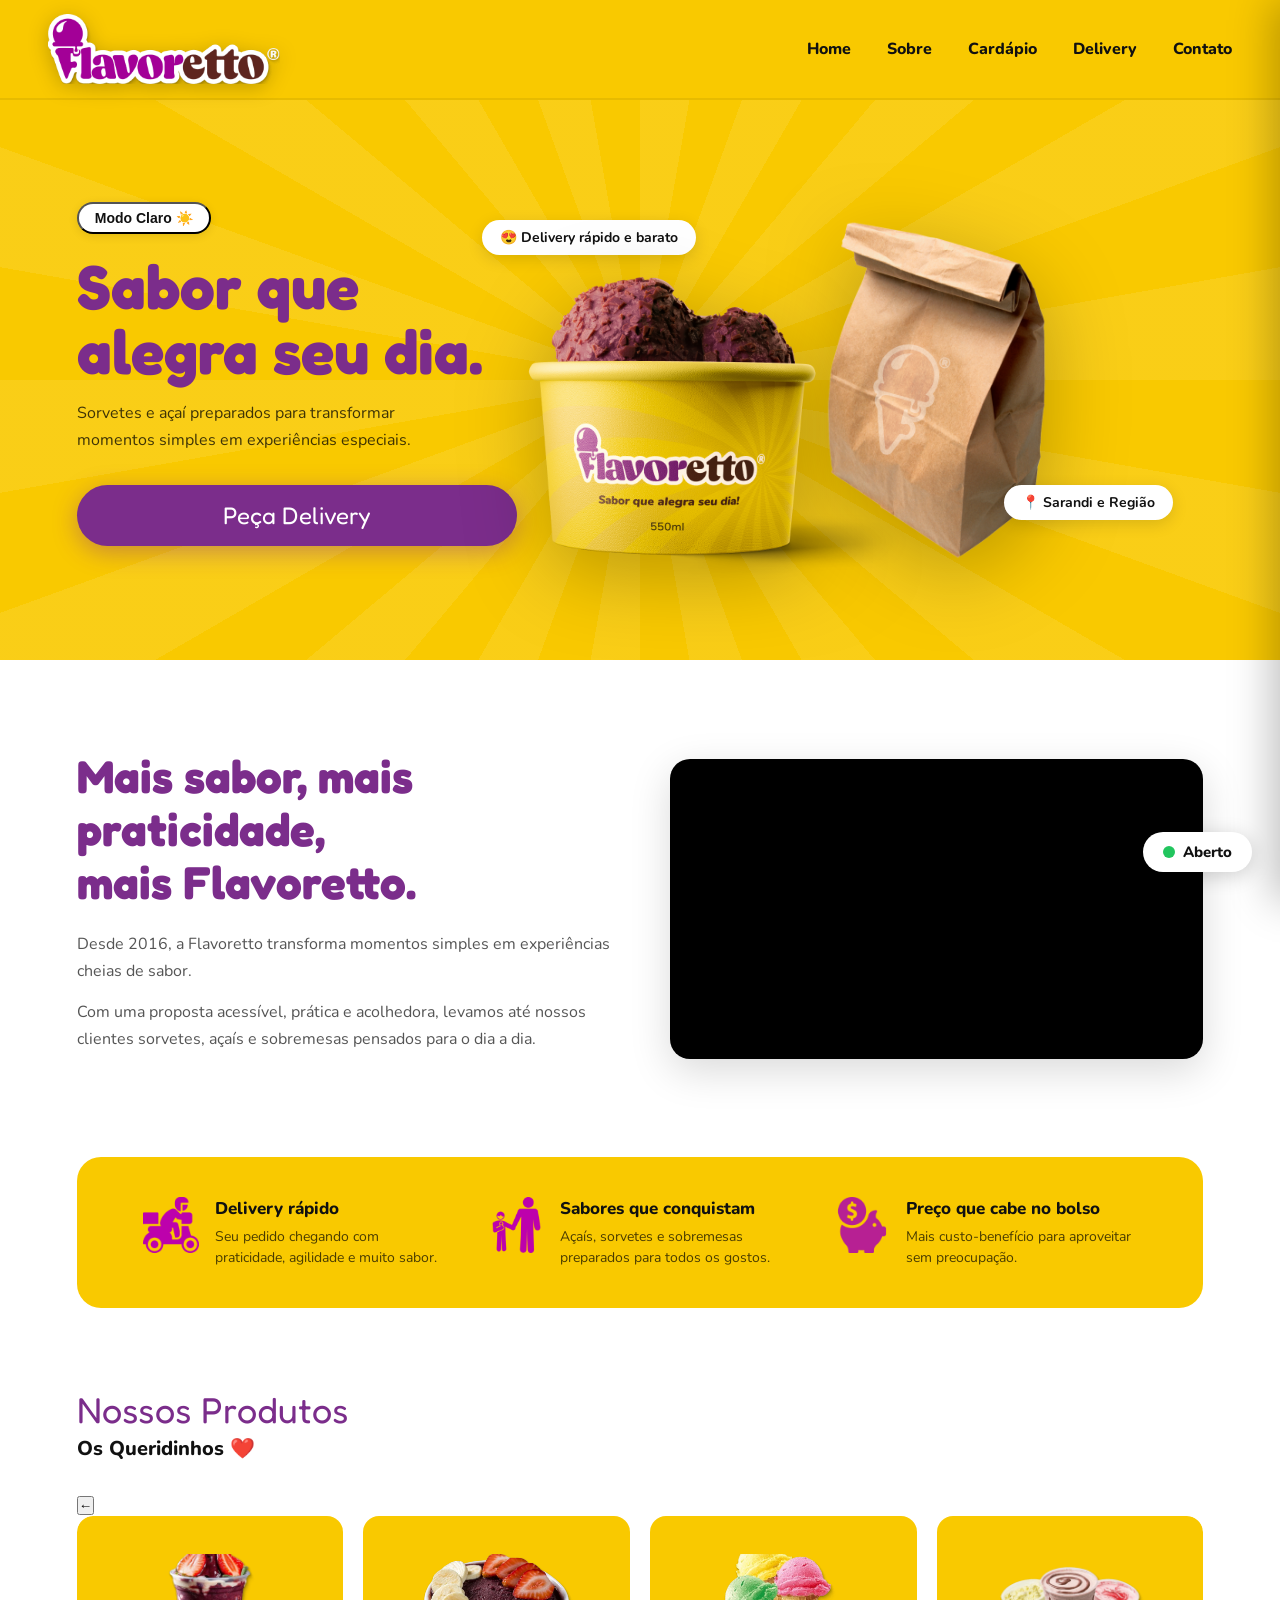
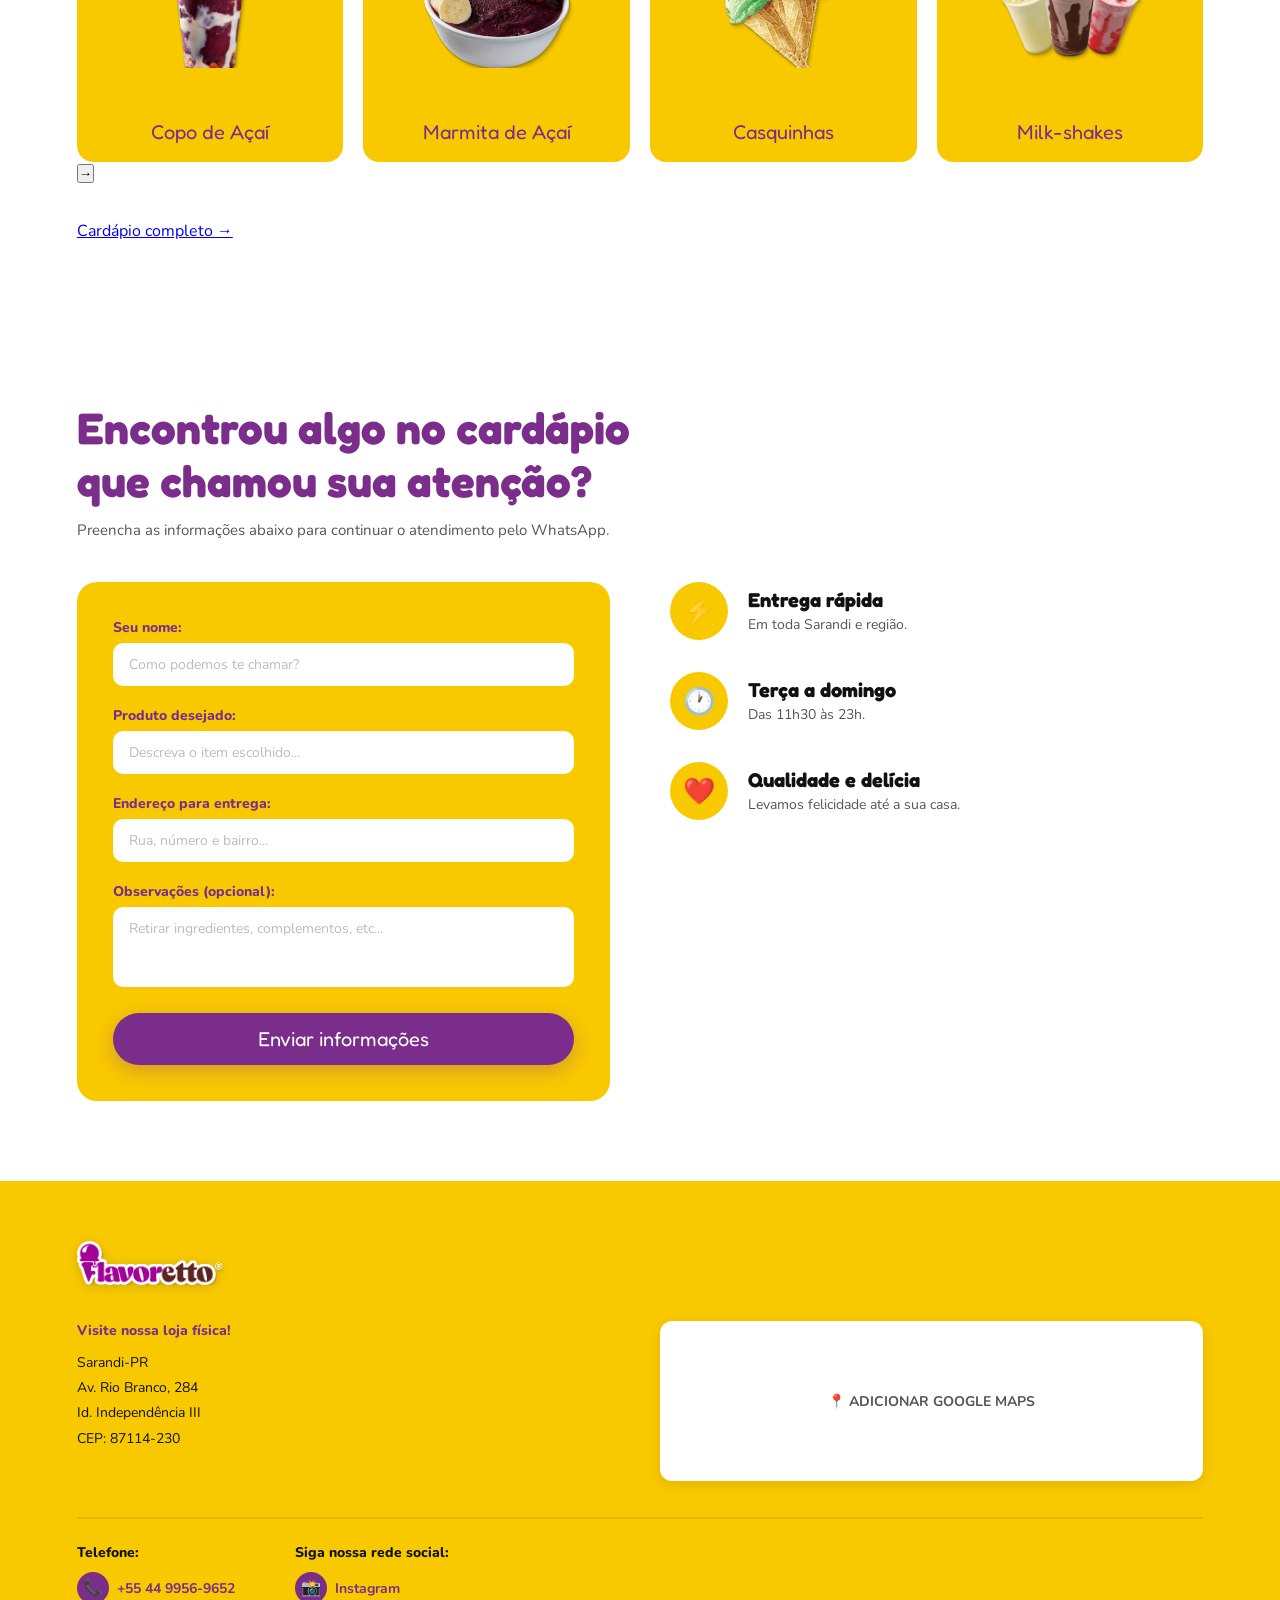
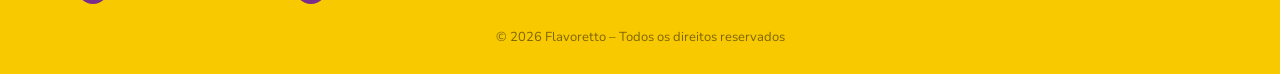
==== commit c361a1df: "a" ====
--- a/index.html
+++ b/index.html
@@ -19,7 +19,7 @@
   <div class="mobile-menu-header">
     <button class="mobile-close-btn" id="mobileCloseBtn">✕</button>
   </div>
-  <ul>
+  <ul class = "menu-text">
     <li><a href="#hero" class="menu-link">Home</a></li>
     <li><a href="#sobre" class="menu-link">Sobre</a></li>
     <li><a href="#cardapio" class="menu-link">Cardápio</a></li>
@@ -49,7 +49,7 @@
 <section id="hero">
   <div class="hero-rays"></div>
   <div class="hero-left">
-    <div class="mode-badge">Modo claro ☀️</div>
+    <button id = "mode-badge" aria-label = "Modo claro">Modo Claro ☀️</button>
     <h1 class="hero-title">Sabor que<br>alegra seu dia.</h1>
     <p class="hero-sub">Sorvetes e açaí preparados para transformar momentos simples em experiências especiais.</p>
     <a href="https://zapdelivery.me/flavorettosorveteseacai?utm_source=ig&utm_medium=social&utm_content=link_in_bio&fbclid=PAdGRzdgR8WdRleHRuA2FlbQIxMQBzcnRjBmFwcF9pZA81NjcwNjczNDMzNTI0MjcAAaeEG7mjjjgfXmElG0zeXgvxCqvcOe-YvXOtXDH_japQRMyxHLxy7uMlJ2Cv_g_aem_N96MaGredPNLt1ZQWPCLcA" class="btn-delivery">Peça Delivery</a>
@@ -138,7 +138,7 @@
       <div class="c-dot"></div>
     </div>
   </div>
-  <a href="https://zapdelivery.me/flavorettosorveteseacai?utm_source=ig&utm_medium=social&utm_content=link_in_bio&fbclid=PAdGRzdgR8WdRleHRuA2FlbQIxMQBzcnRjBmFwcF9pZA81NjcwNjczNDMzNTI0MjcAAaeEG7mjjjgfXmElG0zeXgvxCqvcOe-YvXOtXDH_japQRMyxHLxy7uMlJ2Cv_g_aem_N96MaGredPNLt1ZQWPCLcA" class="btn-full">Cardápio completo →</a>
+  <a href="https://devkiry.github.io/flavoretto.jcg.code.studio/cardapio/cardapio" class="btn-full">Cardápio completo →</a>
 </section>
 
 <section id="delivery" class="reveal">
--- a/styles.css
+++ b/styles.css
@@ -1,444 +1,1199 @@
-*, *::before, *::after { box-sizing: border-box; margin: 0; padding: 0; }
+*, *::before, *::after { 
+    
+    box-sizing: border-box; 
+    margin: 0; 
+    padding: 0; 
+
+}
+
 :root {
+
     --yellow: #F9C900;
     --purple: #7B2D8B;
     --white: #FFFFFF;
     --text-dark: #111;
     --text-gray: #555;
-}
-html { scroll-behavior: smooth; }
-body { font-family: 'Nunito', sans-serif; background: var(--white); color: var(--text-dark); overflow-x: hidden; }
+
+}
+
+body.dark-mode {
+
+    --yellow: #7B2D8B;
+    --purple: #F9C900;
+    --white: #111;
+    --text-dark: #FFFFFF;
+    --text-gray: #aaaaaa;
+}
+
+html { 
+    
+    scroll-behavior: smooth; 
+
+}
+
+
+body { 
+    
+    font-family: 'Nunito', sans-serif;
+    background: var(--white); 
+    color: var(--text-dark); 
+    overflow-x: hidden; 
+
+}
 
 /* ── NAV ── */
 nav {
-    position: fixed; top: 0; left: 0; right: 0; z-index: 200;
+
+    position: fixed; 
+    top: 0; 
+    left: 0; 
+    right: 0; 
+    z-index: 200;
     background: var(--yellow);
-    display: flex; align-items: center;
+    display: flex; 
+    align-items: center;
     justify-content: space-between;
     padding: 0 48px 0 48px;
-    height: 64px;
+    height: 100px;
     border-bottom: 2px solid rgba(0,0,0,.07);
     overflow: visible;
+
 }
 
 .nav-logo {
-    display: flex; align-items: center;
+    
+    display: flex; 
+    align-items: center;
     text-decoration: none;
     position: relative;
     z-index: 201;
-}
+
+}
+
 .nav-logo img {
-    height: 60px; width: auto;
+
+    height: 70px;
     filter: drop-shadow(0 4px 10px rgba(0,0,0,.22));
-    position: relative;
     top: 12px; 
+
 }
 
 nav ul {
-    list-style: none; display: flex; gap: 36px;
+
+    list-style: none; 
+    display: flex; 
+    gap: 36px;
     align-self: center; 
+
 }
 nav ul li a {
-    font-weight: 800; font-size: 16px;
-    color: var(--text-dark); text-decoration: none;
+
+    font-weight: 800; 
+    font-size: 16px;
+    color: var(--text-dark); 
+    text-decoration: none;
     transition: color .2s;
-}
-nav ul li a:hover { color: var(--purple); }
+
+}
+
+nav ul li a:hover { 
+    
+    color: var(--purple); 
+
+}
 
 .hamburger-btn {
+
     display: none; 
-    flex-direction: column; justify-content: center; align-items: center;
+    flex-direction: column; 
+    justify-content: center; 
+    align-items: center;
     gap: 5px;
-    width: 40px; height: 40px;
-    background: none; border: none; cursor: pointer;
+    width: 40px; 
+    height: 40px;
+    background: none; 
+    border: none; 
+    cursor: pointer;
     z-index: 300;
     align-self: center;
     padding: 4px;
     flex-shrink: 0;
-}
+
+}
+
 .hamburger-btn span {
-    display: block; width: 26px; height: 3px;
-    background: var(--text-dark); border-radius: 2px;
+
+    display: block; 
+    width: 26px; 
+    height: 3px;
+    background: var(--text-dark); 
+    border-radius: 2px;
     transition: transform .3s ease, opacity .3s ease;
     transform-origin: center;
-}
-.hamburger-btn.open span:nth-child(1) { transform: translateY(8px) rotate(45deg); }
-.hamburger-btn.open span:nth-child(2) { opacity: 0; transform: scaleX(0); }
-.hamburger-btn.open span:nth-child(3) { transform: translateY(-8px) rotate(-45deg); }
+
+}
+
+.hamburger-btn.open span:nth-child(1) { 
+    
+    transform: translateY(8px) rotate(45deg); 
+
+}
+
+.hamburger-btn.open span:nth-child(2) { 
+    
+    opacity: 0; 
+    transform: scaleX(0); 
+
+}
+
+.hamburger-btn.open span:nth-child(3) { 
+    
+    transform: translateY(-8px) rotate(-45deg); 
+
+}
 
 .mobile-overlay {
-    position: fixed; inset: 0; z-index: 250;
+
+    position: fixed; 
+    inset: 0; 
+    z-index: 250;
     background: rgba(0,0,0,.45);
     opacity: 0;
     pointer-events: none; 
     transition: opacity .3s ease;
-}
+
+}
+
 .mobile-overlay.open {
+
     opacity: 1;
     pointer-events: all; 
+
 }
 
 .mobile-menu {
-    position: fixed; top: 0; right: 0; bottom: 0; z-index: 260;
-    width: 75%; max-width: 320px;
+
+    position: fixed; 
+    top: 0; 
+    right: 0; 
+    bottom: 0; 
+    z-index: 260;
+    width: 75%; 
+    max-width: 320px;
     background: var(--yellow);
     transform: translateX(100%);
     transition: transform .35s cubic-bezier(.4,0,.2,1);
-    display: flex; flex-direction: column;
+    display: flex; 
+    flex-direction: column;
     box-shadow: -8px 0 40px rgba(0,0,0,.25);
-}
-.mobile-menu.open { transform: translateX(0); }
+
+}
+
+.mobile-menu.open { 
+    
+    transform: translateX(0); 
+
+}
 
 .mobile-menu-header {
-    display: flex; align-items: center; justify-content: flex-end;
+
+    display: flex; 
+    align-items: center; 
+    justify-content: flex-end;
     padding: 0 20px;
     height: 64px;
     border-bottom: 2px solid rgba(0,0,0,.08);
     flex-shrink: 0;
-}
+
+}
+
 .mobile-close-btn {
-    background: none; border: none; cursor: pointer;
-    font-size: 28px; font-weight: 700; color: var(--text-dark);
-    line-height: 1; padding: 4px 6px;
+
+    background: none; 
+    border: none; 
+    cursor: pointer;
+    font-size: 28px; 
+    font-weight: 700; 
+    color: var(--text-dark);
+    line-height: 1; 
+    padding: 4px 6px;
     transition: color .2s;
-}
-.mobile-close-btn:hover { color: var(--purple); }
+
+}
+
+.mobile-close-btn:hover { 
+    
+    color: var(--purple); 
+
+}
 
 .mobile-menu ul {
-    list-style: none; display: flex; flex-direction: column;
-    padding: 8px 0; flex: 1;
-}
+
+    list-style: none; 
+    display: flex; 
+    flex-direction: column;
+    padding: 8px 0; 
+    flex: 1;
+
+}
+
 .mobile-menu ul li {
+
     border-bottom: 1.5px solid rgba(0,0,0,.08);
-}
-.mobile-menu ul li:last-child { border-bottom: none; }
+
+}
+
+.mobile-menu ul li:last-child { 
+    
+    border-bottom: none; 
+
+}
+
 .mobile-menu ul li a {
+
     display: block;
-    font-weight: 800; font-size: 18px;
-    color: var(--text-dark); text-decoration: none;
+    font-weight: 800; 
+    font-size: 18px;
+    color: var(--text-dark); 
+    text-decoration: none;
     padding: 18px 28px;
     text-align: right;
     transition: color .2s, background .2s;
-}
+    text-align: left;
+
+}
+
 .mobile-menu ul li a:hover, .mobile-menu ul li a:active {
+
     color: var(--purple);
     background: rgba(0,0,0,.04);
+
 }
 
 .badge-aberto-fixed {
-    position: fixed; bottom: 28px; right: 28px; z-index: 500;
-    background: var(--white); border-radius: 50px;
+
+    position: fixed; 
+    bottom: 28px; 
+    right: 28px; 
+    z-index: 500;
+    background: var(--white); 
+    border-radius: 50px;
     padding: 10px 20px;
-    display: flex; align-items: center; gap: 8px;
-    font-weight: 800; font-size: 15px;
+    display: flex; 
+    align-items: center; 
+    gap: 8px;
+    font-weight: 800; 
+    font-size: 15px;
     box-shadow: 0 4px 20px rgba(0,0,0,.18);
-}
-.dot-green { width: 12px; height: 12px; border-radius: 50%; background: #22c55e; flex-shrink: 0; }
+
+}
+
+.dot-green { 
+    
+    width: 12px; 
+    height: 12px; 
+    border-radius: 50%; 
+    background: #22c55e; 
+    flex-shrink: 0; 
+
+}
 
 #hero {
-    margin-top: 64px;
+
+    margin-top: 100px;
     background: var(--yellow);
     min-height: 560px;
-    display: flex; align-items: center;
+    display: flex; 
+    align-items: center;
     padding: 20px 6% 0;
     position: relative;
     overflow: hidden; 
-}
+    
+}
+
 .hero-rays {
-    position: absolute; top: 50%; left: 50%;
+    
+    position: absolute; 
+    top: 50%; 
+    left: 50%;
     transform: translate(-50%,-50%);
-    width: 160%; height: 200%;
+    width: 160%; 
+    height: 200%;
     background: repeating-conic-gradient(rgba(255,255,255,.09) 0deg 10deg, transparent 10deg 20deg);
     border-radius: 50%;
     animation: spin 40s linear infinite;
     pointer-events: none;
-}
-@keyframes spin { to { transform: translate(-50%,-50%) rotate(360deg); } }
+
+}
+
+@keyframes spin { 
+
+    to { 
+        
+        transform: translate(-50%,-50%) rotate(360deg); 
+
+    } 
+
+}
 
 .hero-left {
-    position: relative; z-index: 2;
+
+    position: relative; 
+    z-index: 2;
     flex: 0 0 440px;
     max-width: 440px;
-}
-.mode-badge {
-    display: inline-flex; align-items: center; gap: 8px;
-    background: var(--white); border-radius: 30px;
-    padding: 6px 16px; font-size: 14px; font-weight: 700;
+
+}
+
+#mode-badge {
+
+    display: inline-flex; 
+    align-items: center; 
+    gap: 8px;
+    background: var(--white);
+    color: var(--text-dark);
+    border-radius: 30px;
+    padding: 6px 16px; 
+    font-size: 14px; 
+    font-weight: 700;
     margin-bottom: 20px;
     box-shadow: 0 2px 10px rgba(0,0,0,.1);
-}
+
+}
+
 .hero-title {
+
     font-family: 'Fredoka One', cursive;
-    font-size: 62px; line-height: 1.05;
-    color: var(--purple); margin-bottom: 16px;
-}
+    font-size: 62px; 
+    line-height: 1.05;
+    color: var(--purple); 
+    margin-bottom: 16px;
+
+}
+
 .hero-sub {
-    font-size: 16px; color: rgba(0,0,0,.75);
-    line-height: 1.65; max-width: 360px; margin-bottom: 32px;
-}
+
+    font-size: 16px; 
+    color: rgba(0,0,0,.75);
+    line-height: 1.65; 
+    max-width: 360px; 
+    margin-bottom: 32px;
+
+}
+
 .btn-delivery {
-    display: block; text-align: center;
-    background: var(--purple); color: var(--white);
-    font-family: 'Fredoka One', cursive; font-size: 24px;
-    padding: 16px 56px; border-radius: 50px;
+
+    display: block; 
+    text-align: center;
+    background: var(--purple); 
+    color: var(--white);
+    font-family: 'Fredoka One', cursive; 
+    font-size: 24px;
+    padding: 16px 56px; 
+    border-radius: 50px;
     text-decoration: none;
     box-shadow: 0 6px 24px rgba(123,45,139,.4);
     transition: transform .2s, box-shadow .2s;
     margin-bottom: 32px;
-}
-.btn-delivery:hover { transform: translateY(-3px); box-shadow: 0 12px 32px rgba(123,45,139,.5); }
+
+}
+
+.btn-delivery:hover {
+    
+    transform: translateY(-3px); 
+    box-shadow: 0 12px 32px rgba(123,45,139,.5); 
+
+}
 
 .hero-right {
-    position: relative; z-index: 2;
-    flex: 1; display: flex; align-items: center; /* Centraliza a composição */
+
+    position: relative; 
+    z-index: 2;
+    flex: 1; 
+    display: flex;
+    align-items: center; /* Centraliza a composição */
     justify-content: flex-end;
     min-width: 0; 
     padding-right: 40px;
-}
-
-.hero-cup-wrap { 
-    position: relative; display: flex; align-items: flex-end; flex-shrink: 0;
+
+}
+
+.hero-cup-wrap {
+
+    position: relative; 
+    display: flex; 
+    align-items: flex-end; 
+    flex-shrink: 0;
     z-index: 2; 
-}
+    
+}
+
 .hero-cup-img {
-    height: 420px; width: auto;
+
+    height: 420px; 
+    width: auto;
     filter: drop-shadow(0 20px 40px rgba(0,0,0,.25));
     animation: float 4s ease-in-out infinite;
-}
+
+}
+
 .badge-delivery {
-    position: absolute; top: 40px; left: 80px;
-    background: var(--white); border-radius: 30px;
-    padding: 8px 18px; font-size: 14px; font-weight: 700;
+
+    position: absolute; 
+    top: 40px; 
+    left: 80px;
+    background: var(--white); 
+    border-radius: 30px;
+    padding: 8px 18px; 
+    font-size: 14px; 
+    font-weight: 700;
     box-shadow: 0 4px 16px rgba(0,0,0,.13);
-    display: flex; align-items: center; gap: 6px;
+    display: flex; 
+    align-items: center; 
+    gap: 6px;
     white-space: nowrap;
+
 }
 
 .hero-bag-wrap { 
-    position: relative; display: flex; align-items: flex-end; 
+
+    position: relative; 
+    display: flex; 
+    align-items: flex-end; 
     margin-left: -250px; /* Margem bem negativa para aproximar os itens */
     flex-shrink: 0;
     z-index: 1; 
-}
+
+}
+
 .hero-bag-img {
-    height: 340px; width: auto;
+
+    height: 340px; 
+    width: auto;
     filter: drop-shadow(0 20px 40px rgba(0,0,0,.25));
     animation: float 4s ease-in-out infinite .6s;
-}
+
+}
+
 .badge-loc {
-    position: absolute; bottom: 40px; right: -10px;
-    background: var(--white); border-radius: 30px;
-    padding: 8px 18px; font-size: 14px; font-weight: 700;
+
+    position: absolute; 
+    bottom: 40px; 
+    right: -10px;
+    background: var(--white); 
+    border-radius: 30px;
+    padding: 8px 18px; 
+    font-size: 14px; 
+    font-weight: 700;
     box-shadow: 0 4px 16px rgba(0,0,0,.13);
-    display: flex; align-items: center; gap: 6px;
+    display: flex;
+    align-items: center; 
+    gap: 6px;
     white-space: nowrap;
-}
-
-@keyframes float { 0%,100%{transform:translateY(0)} 50%{transform:translateY(-14px)} }
+
+}
+
+@keyframes float { 
+    
+    0%,100% {
+        
+        transform:translateY(0)
+    
+    } 
+    
+    50% {
+        
+        transform:translateY(-14px)
+    
+    } 
+
+}
 
 #sobre {
+
     background: var(--white);
     padding: 90px 6%;
-}
+
+}
+
 .sobre-inner {
+
     display: grid;
     grid-template-columns: 1fr 1fr;
     gap: 60px;
     align-items: center;
-}
+
+}
+
 .sobre-title {
+
     font-family: 'Fredoka One', cursive;
-    font-size: 46px; color: var(--purple);
-    line-height: 1.15; margin-bottom: 22px;
-}
+    font-size: 46px; 
+    color: var(--purple);
+    line-height: 1.15; 
+    margin-bottom: 22px;
+
+}
+
 .sobre-p {
-    font-size: 16px; color: var(--text-gray);
-    line-height: 1.7; margin-bottom: 14px;
-}
+
+    font-size: 16px; 
+    color: var(--text-gray);
+    line-height: 1.7; 
+    margin-bottom: 14px;
+
+}
+
 .sobre-video-wrap {
+
     border-radius: 20px;
     overflow: hidden;
     box-shadow: 0 12px 40px rgba(0,0,0,.15);
     aspect-ratio: 16/9;
     background: #000;
-}
-.sobre-video-wrap iframe,
-.sobre-video-wrap video {
-    width: 100%; height: 100%;
-    border: none; display: block; object-fit: cover;
-}
-
-.features-wrap { background: var(--white); padding: 0 6% 80px; }
+
+}
+
+.sobre-video-wrap iframe, .sobre-video-wrap video {
+
+    width: 100%; 
+    height: 100%;
+    border: none; 
+    display: block; 
+    object-fit: cover;
+
+}
+
+.features-wrap { 
+    
+    background: var(--white); 
+    padding: 0 6% 80px; 
+
+}
+
 .features-card {
-    background: var(--yellow); border-radius: 24px;
+
+    background: var(--yellow); 
+    border-radius: 24px;
     padding: 40px 50px;
-    display: flex; align-items: flex-start;
-    justify-content: space-around; gap: 10px;
-}
-.feat-item { flex: 1; display: flex; align-items: flex-start; gap: 16px; padding: 0 16px; }
-.feat-icon-img { width: 56px; height: 56px; object-fit: contain; flex-shrink: 0; }
-.feat-body h4 { font-weight: 800; font-size: 17px; color: var(--text-dark); margin-bottom: 6px; }
-.feat-body p { font-size: 14px; color: rgba(0,0,0,.7); line-height: 1.5; }
+    display: flex; 
+    align-items: flex-start;
+    justify-content: space-around; 
+    gap: 10px;
+
+}
+
+.feat-item { 
+    
+    flex: 1; 
+    display: flex; 
+    align-items: flex-start; 
+    gap: 16px; 
+    padding: 0 16px; 
+
+}
+
+.feat-icon-img { 
+    
+    width: 56px; 
+    height: 56px; 
+    object-fit: contain; 
+    flex-shrink: 0; 
+
+}
+
+.feat-body h4 { 
+    
+    font-weight: 800; 
+    font-size: 17px; 
+    color: var(--text-dark); 
+    margin-bottom: 6px; 
+
+}
+
+.feat-body p { 
+    
+    font-size: 14px; 
+    color: rgba(0,0,0,.7); 
+    line-height: 1.5; 
+
+}
 
 /* ── PRODUCTS / CARROSSEL ── */
-#cardapio { padding: 0 6% 80px; background: var(--white); }
+#cardapio { 
+    
+    padding: 0 6% 80px; 
+    background: var(--white); 
+
+}
+
 .sec-label {
+
     font-family: 'Fredoka One', cursive;
-    font-size: 36px; color: var(--purple); margin-bottom: 4px;
-}
+    font-size: 36px; 
+    color: var(--purple); 
+    margin-bottom: 4px;
+
+}
+
 .sec-sub {
-    font-size: 20px; font-weight: 800;
-    color: var(--text-dark); margin-bottom: 32px;
-    display: flex; align-items: center; gap: 8px;
-}
-
-.carousel-outer { position: relative; margin-bottom: 36px; }
-.carousel-track-wrap { overflow: hidden; border-radius: 16px; }
+
+    font-size: 20px; 
+    font-weight: 800;
+    color: var(--text-dark); 
+    margin-bottom: 32px;
+    display: flex; 
+    align-items: center; 
+    gap: 8px;
+
+}
+
+.carousel-outer { 
+    
+    position: relative; 
+    margin-bottom: 36px; 
+
+}
+
+.carousel-track-wrap { 
+    
+    overflow: hidden; 
+    border-radius: 16px; 
+
+}
+
 .carousel-track {
-    display: flex; transition: transform .4s cubic-bezier(.4,0,.2,1);
+
+    display: flex; 
+    transition: transform .4s cubic-bezier(.4,0,.2,1);
     gap: 20px;
-}
+
+}
+
 .product-card {
+
     flex: 0 0 calc(25% - 15px);
-    background: var(--yellow); border-radius: 16px;
-    overflow: hidden; cursor: pointer;
+    background: var(--yellow); 
+    border-radius: 16px;
+    overflow: hidden; 
+    cursor: pointer;
     transition: transform .25s, box-shadow .25s;
     flex-shrink: 0;
-}
-.product-card:hover { transform: translateY(-6px); box-shadow: 0 16px 40px rgba(0,0,0,.14); }
-.p-img { height: 190px; display: flex; align-items: center; justify-content: center; overflow: hidden; }
-.p-img img { width: 60%; height: 60%; object-fit: cover; }
+
+}
+
+.product-card:hover { 
+    
+    transform: translateY(-6px); 
+    box-shadow: 0 16px 40px rgba(0,0,0,.14); 
+
+}
+
+.p-img { 
+    
+    height: 190px; 
+    display: flex; 
+    align-items: center; 
+    justify-content: center; 
+    overflow: hidden; 
+
+}
+
+.p-img img {
+    
+    width: 60%; 
+    height: 60%; 
+    object-fit: cover; 
+
+}
+
 .p-name {
-    font-family: 'Fredoka One', cursive; font-size: 20px;
-    color: var(--purple); text-align: center; padding: 14px 10px 18px;
-}
-
-.carousel-btn {
-    position: absolute; top: 50%; transform: translateY(-50%);
-    width: 44px; height: 44px; border-radius: 50%;
-    background: var(--purple); color: white;
-    border: none; cursor: pointer;
-    font-size: 20px; display: flex; align-items: center; justify-content: center;
-    box-shadow: 0 4px 14px rgba(0,0,0,.2);
-    z-index: 10; transition: background .2s, transform .2s;
-}
-.carousel-btn:hover { background: #5a1f6e; transform: translateY(-50%) scale(1.08); }
-.carousel-btn.prev { left: -22px; }
-.carousel-btn.next { right: -22px; }
-
-.carousel-dots { display: flex; justify-content: center; gap: 8px; margin-top: 16px; }
-.c-dot {
-    width: 10px; height: 10px; border-radius: 50%;
-    background: #ddd; cursor: pointer; transition: background .2s, transform .2s;
-}
-.c-dot.active { background: var(--purple); transform: scale(1.3); }
-
-.btn-full {
-    display: flex; width: fit-content; margin: 0 auto;
-    align-items: center; gap: 10px;
-    background: var(--purple); color: var(--white);
-    font-family: 'Fredoka One', cursive; font-size: 20px;
-    padding: 14px 40px; border-radius: 50px; text-decoration: none;
+
+    font-family: 'Fredoka One', cursive; 
+    font-size: 20px;
+    color: var(--purple); 
+    text-align: center; 
+    padding: 14px 10px 18px;
+
+}
+
+
+#delivery { 
+    
+    padding: 80px 6%; 
+    background: var(--white); 
+
+}
+
+.order-title {
+
+    font-family: 'Fredoka One', cursive;
+    font-size: clamp(26px,3.5vw,44px); 
+    color: var(--purple);
+    line-height: 1.2; 
+    margin-bottom: 10px;
+
+}
+
+.order-sub { 
+    
+    font-size: 15px; 
+    color: var(--text-gray); 
+    margin-bottom: 40px; 
+    line-height: 1.6; 
+
+}
+
+.order-layout { 
+    
+    display: grid; 
+    grid-template-columns: 1fr 1fr; 
+    gap: 60px; 
+    align-items: start; 
+
+}
+
+.order-form { 
+    
+    background: var(--yellow); 
+    border-radius: 20px; 
+    padding: 36px; 
+
+}
+
+.form-group { 
+    
+    margin-bottom: 20px; 
+
+}
+
+.form-group label { 
+    
+    display: block; 
+    font-weight: 800; 
+    font-size: 14px; 
+    color: var(--purple); 
+    margin-bottom: 6px; 
+
+}
+
+.form-group input, .form-group textarea {
+
+    width: 100%; 
+    padding: 12px 16px; 
+    border: none; 
+    border-radius: 10px;
+    font-family: 'Nunito', sans-serif; 
+    font-size: 14px; 
+    color: var(--text-gray);
+    background: var(--white); 
+    outline: none; 
+    transition: box-shadow .2s;
+
+}
+
+.form-group input:focus, .form-group textarea:focus { 
+    
+    box-shadow: 0 0 0 3px rgba(123,45,139,.25); 
+
+}
+
+.form-group textarea { 
+    
+    height: 80px; 
+    resize: none; 
+
+}
+
+.form-group input::placeholder, .form-group textarea::placeholder { 
+    
+    color: #bbb; 
+
+}
+
+.btn-send {
+
+    width: 100%; 
+    background: var(--purple); 
+    color: var(--white);
+    font-family: 'Fredoka One', cursive; 
+    font-size: 20px;
+    padding: 14px;
+    border: none; 
+    border-radius: 50px; 
+    cursor: pointer;
     box-shadow: 0 6px 20px rgba(123,45,139,.3);
     transition: transform .2s, box-shadow .2s;
-}
-.btn-full:hover { transform: translateY(-3px); box-shadow: 0 10px 28px rgba(123,45,139,.4); }
-
-#delivery { padding: 80px 6%; background: var(--white); }
-.order-title {
-    font-family: 'Fredoka One', cursive;
-    font-size: clamp(26px,3.5vw,44px); color: var(--purple);
-    line-height: 1.2; margin-bottom: 10px;
-}
-.order-sub { font-size: 15px; color: var(--text-gray); margin-bottom: 40px; line-height: 1.6; }
-.order-layout { display: grid; grid-template-columns: 1fr 1fr; gap: 60px; align-items: start; }
-.order-form { background: var(--yellow); border-radius: 20px; padding: 36px; }
-.form-group { margin-bottom: 20px; }
-.form-group label { display: block; font-weight: 800; font-size: 14px; color: var(--purple); margin-bottom: 6px; }
-.form-group input, .form-group textarea {
-    width: 100%; padding: 12px 16px; border: none; border-radius: 10px;
-    font-family: 'Nunito', sans-serif; font-size: 14px; color: var(--text-gray);
-    background: var(--white); outline: none; transition: box-shadow .2s;
-}
-.form-group input:focus, .form-group textarea:focus { box-shadow: 0 0 0 3px rgba(123,45,139,.25); }
-.form-group textarea { height: 80px; resize: none; }
-.form-group input::placeholder, .form-group textarea::placeholder { color: #bbb; }
-.btn-send {
-    width: 100%; background: var(--purple); color: var(--white);
-    font-family: 'Fredoka One', cursive; font-size: 20px;
-    padding: 14px; border: none; border-radius: 50px; cursor: pointer;
-    box-shadow: 0 6px 20px rgba(123,45,139,.3);
-    transition: transform .2s, box-shadow .2s;
-}
-.btn-send:hover { transform: translateY(-2px); box-shadow: 0 10px 28px rgba(123,45,139,.4); }
-.order-info { display: flex; flex-direction: column; gap: 32px; }
-.info-row { display: flex; align-items: center; gap: 20px; }
+
+}
+
+.btn-send:hover { 
+    
+    transform: translateY(-2px); 
+    box-shadow: 0 10px 28px rgba(123,45,139,.4); 
+
+}
+
+.order-info { 
+    
+    display: flex; 
+    flex-direction: column; 
+    gap: 32px; 
+
+}
+
+.info-row { 
+    
+    display: flex; 
+    align-items: center; 
+    gap: 20px; 
+
+}
+
 .info-ico {
-    width: 58px; height: 58px; flex-shrink: 0;
-    background: var(--yellow); border-radius: 50%;
-    display: flex; align-items: center; justify-content: center; font-size: 26px;
-}
-.info-row h4 { font-family: 'Fredoka One', cursive; font-size: 20px; margin-bottom: 2px; }
-.info-row p { font-size: 14px; color: var(--text-gray); line-height: 1.5; }
-
-footer { background: var(--yellow); padding: 60px 6% 28px; }
-.footer-brand { display: flex; align-items: center; gap: 10px; margin-bottom: 36px; }
-.footer-brand img { height: 44px; filter: drop-shadow(0 2px 6px rgba(0,0,0,.15)); }
-.footer-main { display: grid; grid-template-columns: 1fr 1fr; gap: 40px; margin-bottom: 36px; }
-.footer-addr h4 { font-weight: 800; font-size: 14px; color: var(--purple); margin-bottom: 10px; }
-.footer-addr p { font-size: 14px; line-height: 1.8; }
+
+    width: 58px; 
+    height: 58px; 
+    flex-shrink: 0;
+    background: var(--yellow); 
+    border-radius: 50%;
+    display: flex; 
+    align-items: center; 
+    justify-content: center; 
+    font-size: 26px;
+
+}
+
+.info-row h4 { 
+    
+    font-family: 'Fredoka One', cursive; 
+    font-size: 20px; 
+    margin-bottom: 2px; 
+
+}
+
+.info-row p { 
+    
+    font-size: 14px; 
+    color: var(--text-gray); 
+    line-height: 1.5; 
+
+}
+
+footer { 
+    
+    background: var(--yellow); 
+    padding: 60px 6% 28px; 
+
+}
+
+.footer-brand { 
+    
+    display: flex; 
+    align-items: center; 
+    gap: 10px; 
+    margin-bottom: 36px; 
+
+}
+
+.footer-brand img { 
+
+    height: 44px; 
+    filter: drop-shadow(0 2px 6px rgba(0,0,0,.15)); 
+
+}
+
+.footer-main { 
+    
+    display: grid; 
+    grid-template-columns: 1fr 1fr; 
+    gap: 40px; 
+    margin-bottom: 36px; 
+
+}
+
+.footer-addr h4 { 
+    
+    font-weight: 800; 
+    font-size: 14px; 
+    color: var(--purple); 
+    margin-bottom: 10px; 
+
+}
+
+.footer-addr p { 
+    
+    font-size: 14px; 
+    line-height: 1.8; 
+
+}
+
 .footer-map-box {
-    background: var(--white); border-radius: 12px; height: 160px;
-    display: flex; align-items: center; justify-content: center;
-    font-size: 14px; font-weight: 700; color: var(--text-gray);
+
+    background: var(--white); 
+    border-radius: 12px; 
+    height: 160px;
+    display: flex;
+    align-items: center; 
+    justify-content: center;
+    font-size: 14px; 
+    font-weight: 700; 
+    color: var(--text-gray);
     box-shadow: 0 4px 16px rgba(0,0,0,.1);
-}
-.footer-bottom { display: flex; gap: 60px; padding-top: 24px; border-top: 2px solid rgba(0,0,0,.08); margin-bottom: 24px; }
-.footer-col h4 { font-weight: 800; font-size: 14px; margin-bottom: 10px; }
+
+}
+
+.footer-bottom { 
+    
+    display: flex; 
+    gap: 60px; 
+    padding-top: 24px; 
+    border-top: 2px solid rgba(0,0,0,.08); 
+    margin-bottom: 24px; 
+
+}
+
+.footer-col h4 { 
+    
+    font-weight: 800; 
+    font-size: 14px; 
+    margin-bottom: 10px; 
+
+}
+
 .foot-link {
-    display: flex; align-items: center; gap: 8px;
-    font-weight: 700; font-size: 14px; color: var(--purple); text-decoration: none;
-}
+
+    display: flex; 
+    align-items: center; 
+    gap: 8px;
+    font-weight: 700; 
+    font-size: 14px; 
+    color: var(--purple); 
+    text-decoration: none;
+
+}
+
 .foot-link .fl-ico {
-    width: 32px; height: 32px; background: var(--purple); border-radius: 50%;
-    display: flex; align-items: center; justify-content: center; font-size: 16px;
-}
-.foot-link:hover { text-decoration: underline; }
-.footer-copy { text-align: center; font-size: 13px; color: rgba(0,0,0,.5); }
-
-.reveal { opacity: 0; transform: translateY(30px); transition: opacity .65s ease, transform .65s ease; }
-.reveal.visible { opacity: 1; transform: none; }
-
-@media(max-width:960px){
-    nav { padding: 0 20px; overflow: visible; }
-    nav ul { display: none; }
-    .hamburger-btn { display: flex; }
-
-    #hero { flex-direction: column; padding: 20px 5% 0; min-height: auto; }
-    .hero-left { flex: none; max-width: 100%; }
-    .hero-title { font-size: 42px; }
-    .hero-right { justify-content: center; padding-right: 0; margin-top: 30px;}
-    .hero-cup-img { height: 260px; }
-    .hero-bag-img { height: 200px; }
-    .hero-bag-wrap { margin-left: -50px; } /* Ajuste de aproximação para mobile */
-    .badge-delivery { left: -20px; font-size: 12px; padding: 6px 12px; }
-    .badge-loc { right: 0; font-size: 12px; padding: 6px 12px; }
-
-    .features-card { flex-direction: column; gap: 28px; padding: 28px 24px; }
-    .feat-item { padding: 0; }
-    .product-card { flex: 0 0 calc(50% - 10px); }
-    .order-layout { grid-template-columns: 1fr; }
-    .footer-main { grid-template-columns: 1fr; }
-    .footer-bottom { flex-direction: column; gap: 20px; }
-    .sobre-inner { grid-template-columns: 1fr; gap: 36px; }
-    .sobre-title { font-size: 34px; }
-}
-@media(max-width:580px){
-    .product-card { flex: 0 0 100%; }
-    .sobre-title { font-size: 28px; }
-    nav { padding: 0 16px; }
-    .hero-title { font-size: 36px; }
-    .hero-cup-img { height: 200px; }
-    .hero-bag-img { height: 160px; }
-    .hero-bag-wrap { margin-left: -40px; }
-}
+
+    width: 32px; 
+    height: 32px; 
+    background: var(--purple); 
+    border-radius: 50%;
+    display: flex; 
+    align-items: center; 
+    justify-content: center; 
+    font-size: 16px;
+
+}
+
+.foot-link:hover { 
+    
+    text-decoration: underline; 
+
+}
+
+.footer-copy { 
+    
+    text-align: center; 
+    font-size: 13px; 
+    color: rgba(0,0,0,.5); 
+
+}
+
+.reveal { 
+    
+    opacity: 0; 
+    transform: translateY(30px); 
+    transition: opacity .65s ease, transform .65s ease; 
+
+}
+
+.reveal.visible { 
+    
+    opacity: 1; 
+    transform: none; 
+
+}
+
+@media (max-width:960px) {
+
+    nav { 
+        
+        padding: 0 20px; 
+        overflow: visible; 
+    
+    }
+
+    nav ul { 
+        
+        display: none; 
+    
+    }
+
+    .hamburger-btn { 
+        
+        display: flex; 
+    
+    }
+
+    #hero { 
+        
+        flex-direction: column; 
+        padding: 20px 5% 0; 
+        min-height: auto; 
+    
+    }
+
+    .hero-left { 
+        
+        flex: none; 
+        max-width: 100%; 
+    
+    }
+
+    .hero-title { 
+        
+        font-size: 42px; 
+    
+    }
+
+    .hero-right { 
+        
+        justify-content: center; 
+        padding-right: 0; 
+        margin-top: 30px;
+    
+    }
+
+    .hero-cup-img { 
+        
+        height: 260px; 
+    
+    }
+
+    .hero-bag-img { 
+        
+        height: 200px; 
+    
+    }
+
+    .hero-bag-wrap { 
+        
+        margin-left: -50px; /* Ajuste de aproximação para mobile */
+    
+    }
+
+    .badge-delivery { 
+        
+        left: -20px; 
+        font-size: 12px; 
+        padding: 6px 12px; 
+    
+    }
+
+    .badge-loc { 
+        
+        right: 0; 
+        font-size: 12px; 
+        padding: 6px 12px; 
+    
+    }
+
+    .features-card { 
+        
+        flex-direction: column; 
+        gap: 28px; 
+        padding: 28px 24px; 
+    
+    }
+
+    .feat-item { 
+        
+        padding: 0; 
+    
+    }
+
+    .product-card { 
+        
+        flex: 0 0 calc(50% - 10px); 
+    
+    }
+
+    .order-layout { 
+        
+        grid-template-columns: 1fr; 
+    
+    }
+
+    .footer-main { 
+        
+        grid-template-columns: 1fr; 
+    
+    }
+
+    .footer-bottom { 
+        
+        flex-direction: column; 
+        gap: 20px; 
+    
+    }
+    .sobre-inner { 
+        
+        grid-template-columns: 1fr; 
+        gap: 36px; 
+    
+    }
+
+    .sobre-title { 
+        
+        font-size: 34px; 
+    
+    }
+
+}
+
+@media (max-width:580px) {
+
+    .product-card { 
+        
+        flex: 0 0 100%; 
+
+    }
+
+    .sobre-title { 
+        
+        font-size: 28px; 
+    
+    }
+
+    nav { 
+        
+        padding: 0 16px;
+    
+    }
+
+    .hero-title { 
+        
+        font-size: 36px; 
+    
+    }
+
+    .hero-cup-img { 
+        
+        height: 200px; 
+    
+    }
+
+    .hero-bag-img { 
+        
+        height: 160px; 
+    
+    }
+
+    .hero-bag-wrap { 
+        
+        margin-left: -40px; 
+    
+    }
+
+}
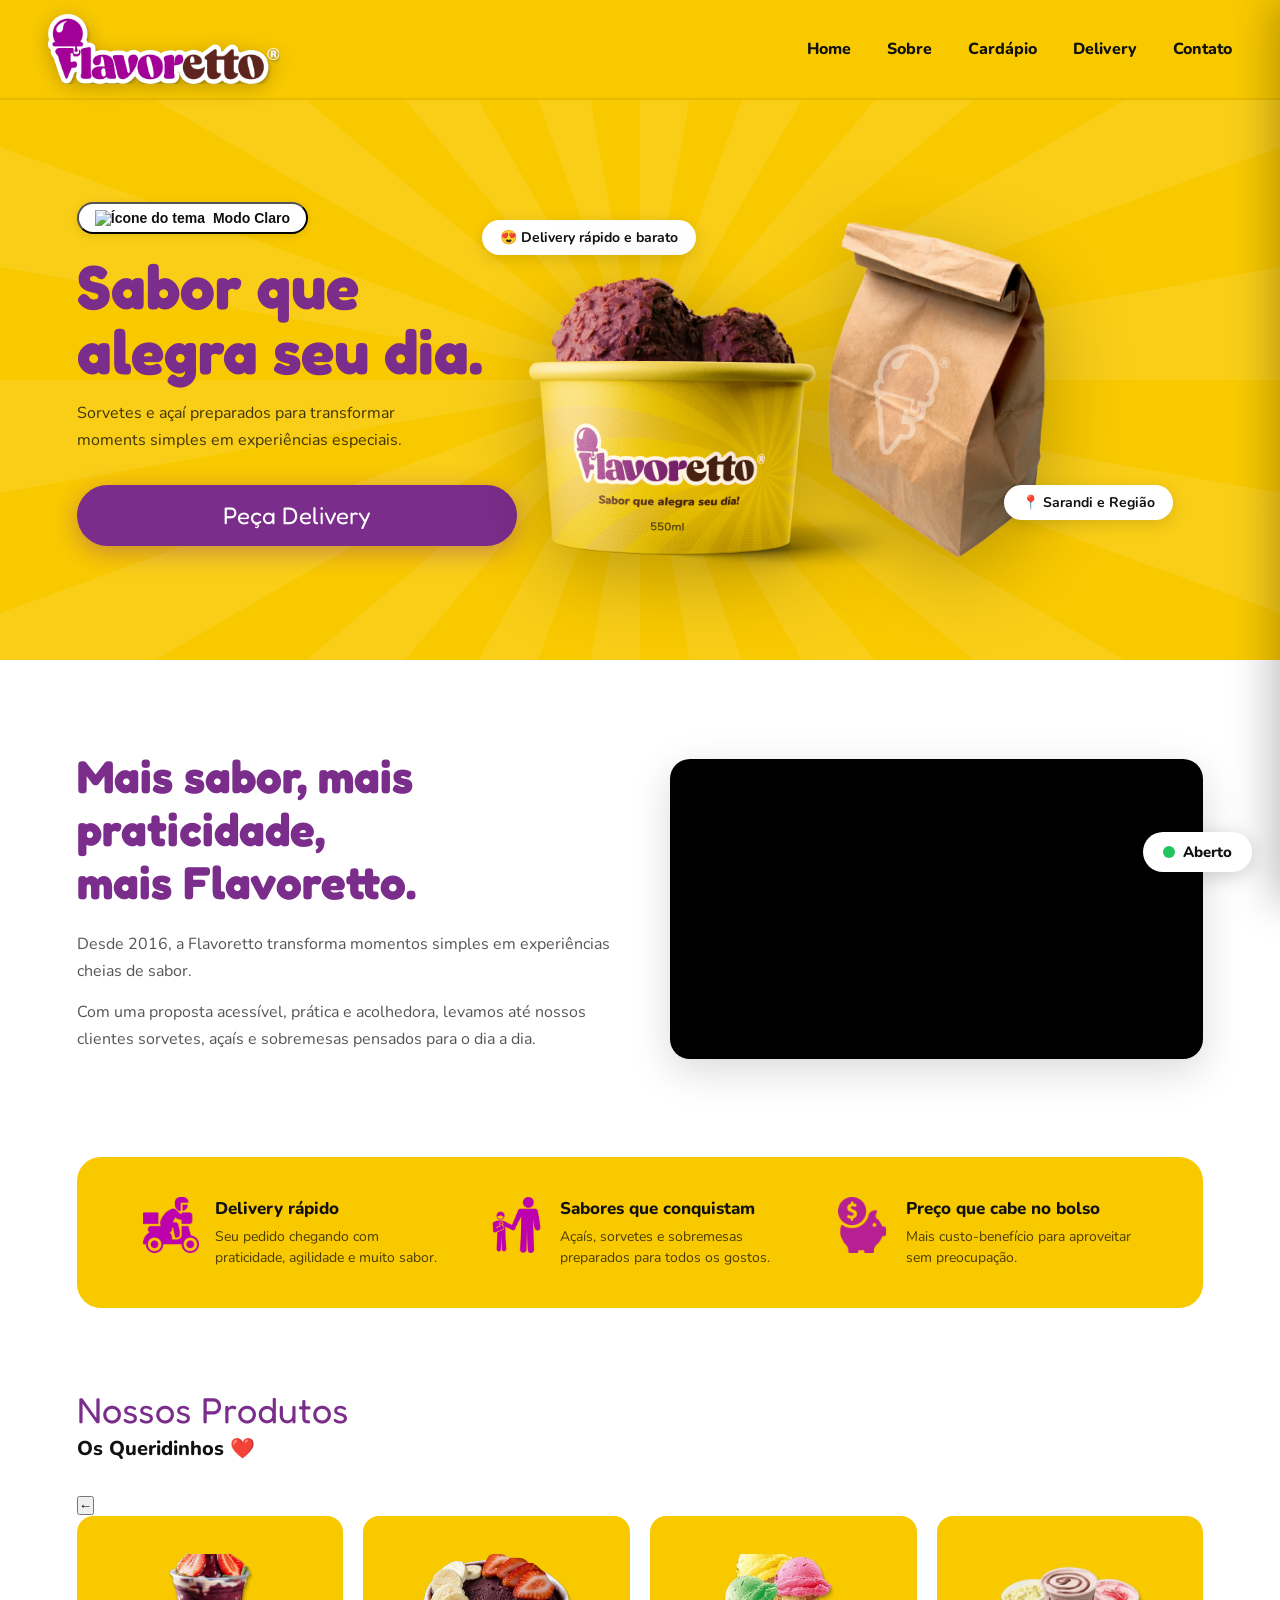
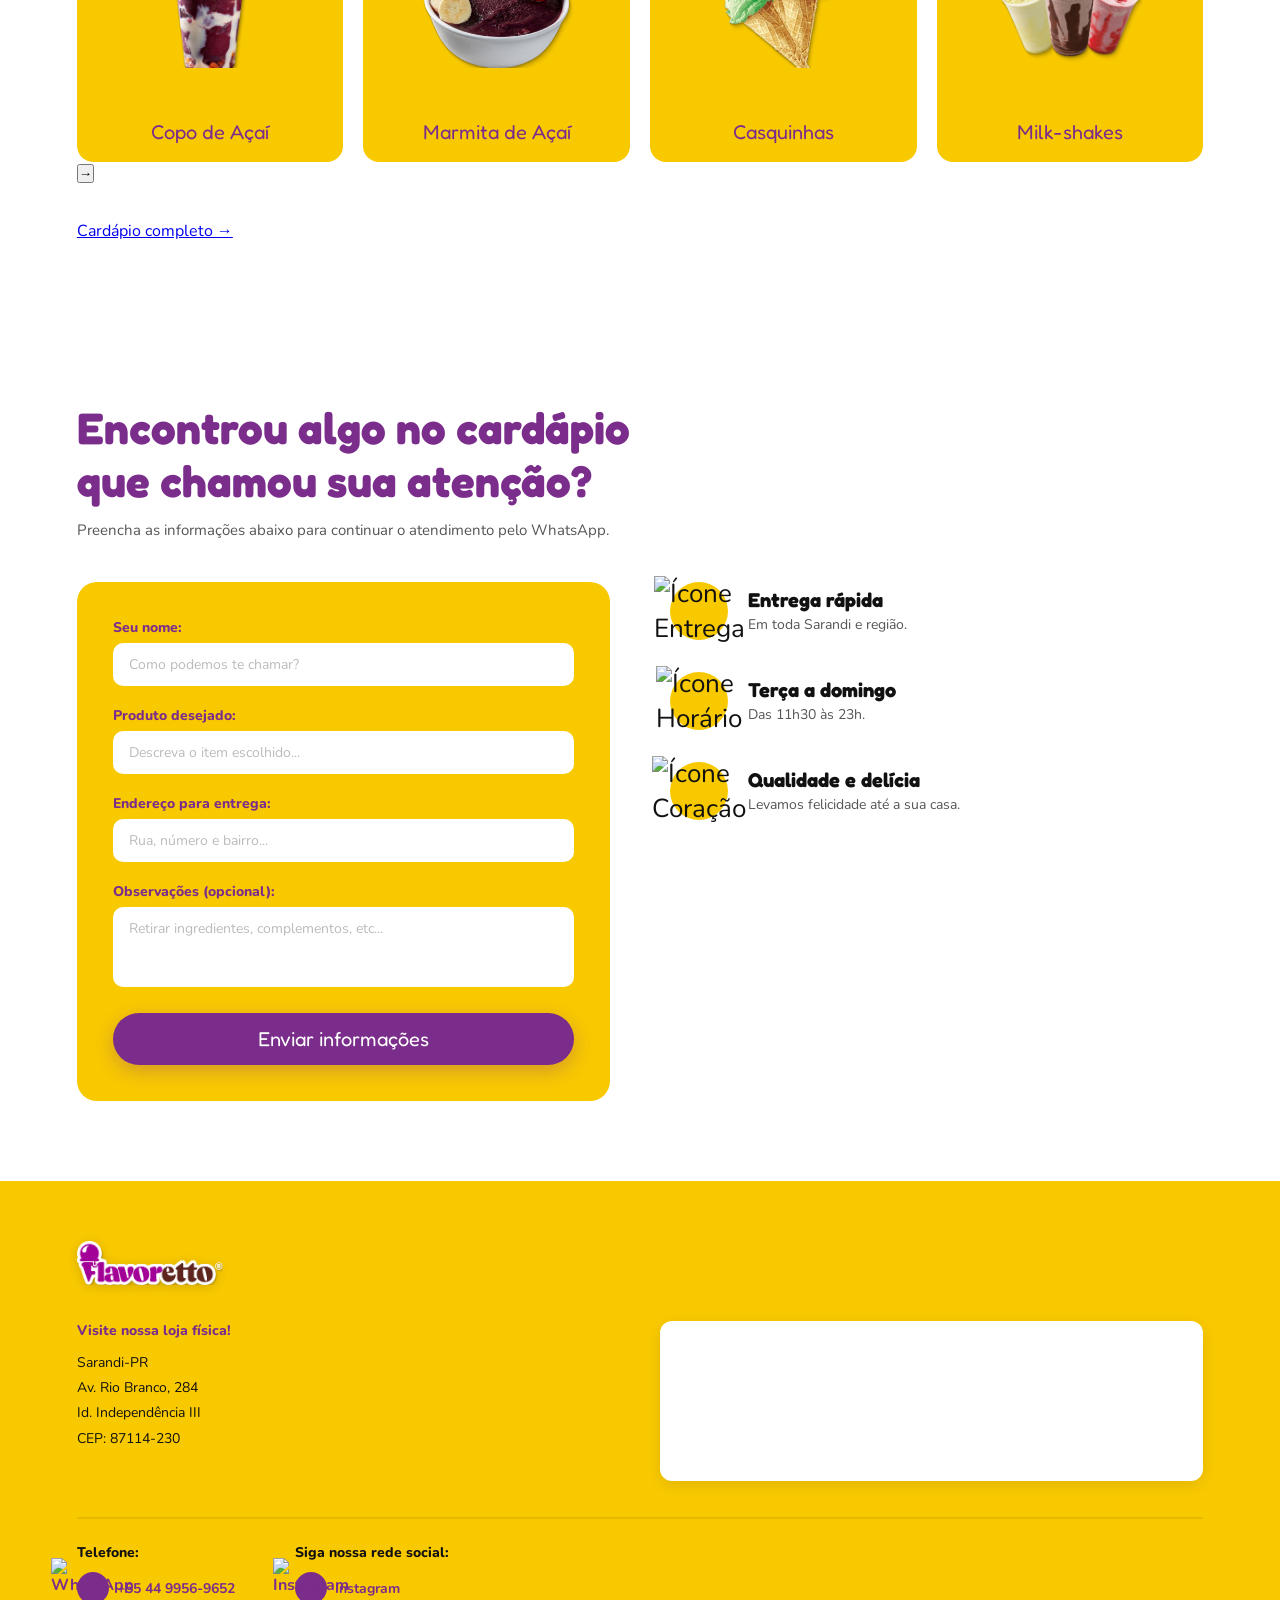
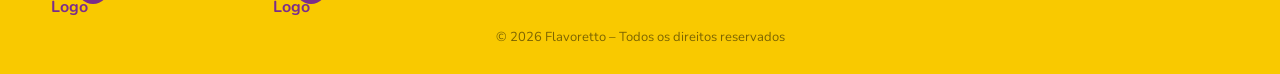
==== commit 39dae597: "Update index.html" ====
--- a/index.html
+++ b/index.html
@@ -49,9 +49,12 @@
 <section id="hero">
   <div class="hero-rays"></div>
   <div class="hero-left">
-    <button id = "mode-badge" aria-label = "Modo claro">Modo Claro ☀️</button>
+    <button id="mode-badge" aria-label="Mudar tema">
+      <img id="mode-icon" src="imagens/sol.png" alt="Ícone do tema" />
+      <span id="mode-text">Modo Claro</span>
+    </button>
     <h1 class="hero-title">Sabor que<br>alegra seu dia.</h1>
-    <p class="hero-sub">Sorvetes e açaí preparados para transformar momentos simples em experiências especiais.</p>
+    <p class="hero-sub">Sorvetes e açaí preparados para transformar moments simples em experiências especiais.</p>
     <a href="https://zapdelivery.me/flavorettosorveteseacai?utm_source=ig&utm_medium=social&utm_content=link_in_bio&fbclid=PAdGRzdgR8WdRleHRuA2FlbQIxMQBzcnRjBmFwcF9pZA81NjcwNjczNDMzNTI0MjcAAaeEG7mjjjgfXmElG0zeXgvxCqvcOe-YvXOtXDH_japQRMyxHLxy7uMlJ2Cv_g_aem_N96MaGredPNLt1ZQWPCLcA" class="btn-delivery">Peça Delivery</a>
   </div>
   <div class="hero-right">
@@ -109,7 +112,7 @@
   <div class="sec-label">Nossos Produtos</div>
   <div class="sec-sub">Os Queridinhos ❤️</div>
   <div class="carousel-outer">
-    <button class="carousel-btn prev" id="carPrev">&#8592;</button>
+    <button class="carousel-btn prev" id="carPrev">←</button>
     <div class="carousel-track-wrap">
       <div class="carousel-track" id="carTrack">
         <div class="product-card">
@@ -130,7 +133,7 @@
         </div>
       </div>
     </div>
-    <button class="carousel-btn next" id="carNext">&#8594;</button>
+    <button class="carousel-btn next" id="carNext">→</button>
     <div class="carousel-dots" id="carDots">
       <div class="c-dot active"></div>
       <div class="c-dot"></div>
@@ -166,15 +169,21 @@
     </div>
     <div class="order-info">
       <div class="info-row">
-        <div class="info-ico">⚡</div>
+        <div class="info-ico">
+          <img src="imagens/entrega.png" alt="Ícone Entrega" class="info-ico-img"/>
+        </div>
         <div><h4>Entrega rápida</h4><p>Em toda Sarandi e região.</p></div>
       </div>
       <div class="info-row">
-        <div class="info-ico">🕐</div>
+        <div class="info-ico">
+          <img src="imagens/horario.png" alt="Ícone Horário" class="info-ico-img"/>
+        </div>
         <div><h4>Terça a domingo</h4><p>Das 11h30 às 23h.</p></div>
       </div>
       <div class="info-row">
-        <div class="info-ico">❤️</div>
+        <div class="info-ico">
+          <img src="imagens/coracao.png" alt="Ícone Coração" class="info-ico-img"/>
+        </div>
         <div><h4>Qualidade e delícia</h4><p>Levamos felicidade até a sua casa.</p></div>
       </div>
     </div>
@@ -190,19 +199,25 @@
       <h4>Visite nossa loja física!</h4>
       <p>Sarandi-PR<br>Av. Rio Branco, 284<br>Id. Independência III<br>CEP: 87114-230</p>
     </div>
-    <div class="footer-map-box">📍 ADICIONAR GOOGLE MAPS</div>
+    <div class="footer-map-box">
+      <iframe src="https://www.google.com/maps/embed?pb=!1m18!1m12!1m3!1d3661.1717208535174!2d-51.8753239!3d-23.4181827!2m3!1f0!2f0!3f0!3m2!1i1024!2i768!4f13.1!3m3!1m2!1s0x94edd39da21bd04b%3A0x6335a11be07ab0a7!2sAv.%20Rio%20Branco%2C%20284%20-%20Jardim%20Independencia%20Maringa%2C%20Sarandi%20-%20PR%2C%2087114-230!5e0!3m2!1spt-BR!2sbr!4v1710000000000!5m2!1spt-BR!2sbr" width="100%" height="100%" style="border:0;" allowfullscreen="" loading="lazy" referrerpolicy="no-referrer-when-downgrade"></iframe>
+    </div>
   </div>
   <div class="footer-bottom">
     <div class="footer-col">
       <h4>Telefone:</h4>
       <a href="https://wa.me/554499569652" class="foot-link">
-        <div class="fl-ico">📞</div> +55 44 9956-9652
+        <div class="fl-ico">
+          <img src="imagens/whatsapp.png" alt="WhatsApp Logo" class="fl-ico-img"/>
+        </div> +55 44 9956-9652
       </a>
     </div>
     <div class="footer-col">
       <h4>Siga nossa rede social:</h4>
       <a href="https://www.instagram.com/flavorettosorveteria?igsh=MWQ4aHVobTV0ZTBzNA==" target="_blank" class="foot-link">
-        <div class="fl-ico">📸</div> Instagram
+        <div class="fl-ico">
+          <img src="imagens/instagram.png" alt="Instagram Logo" class="fl-ico-img"/>
+        </div> Instagram
       </a>
     </div>
   </div>
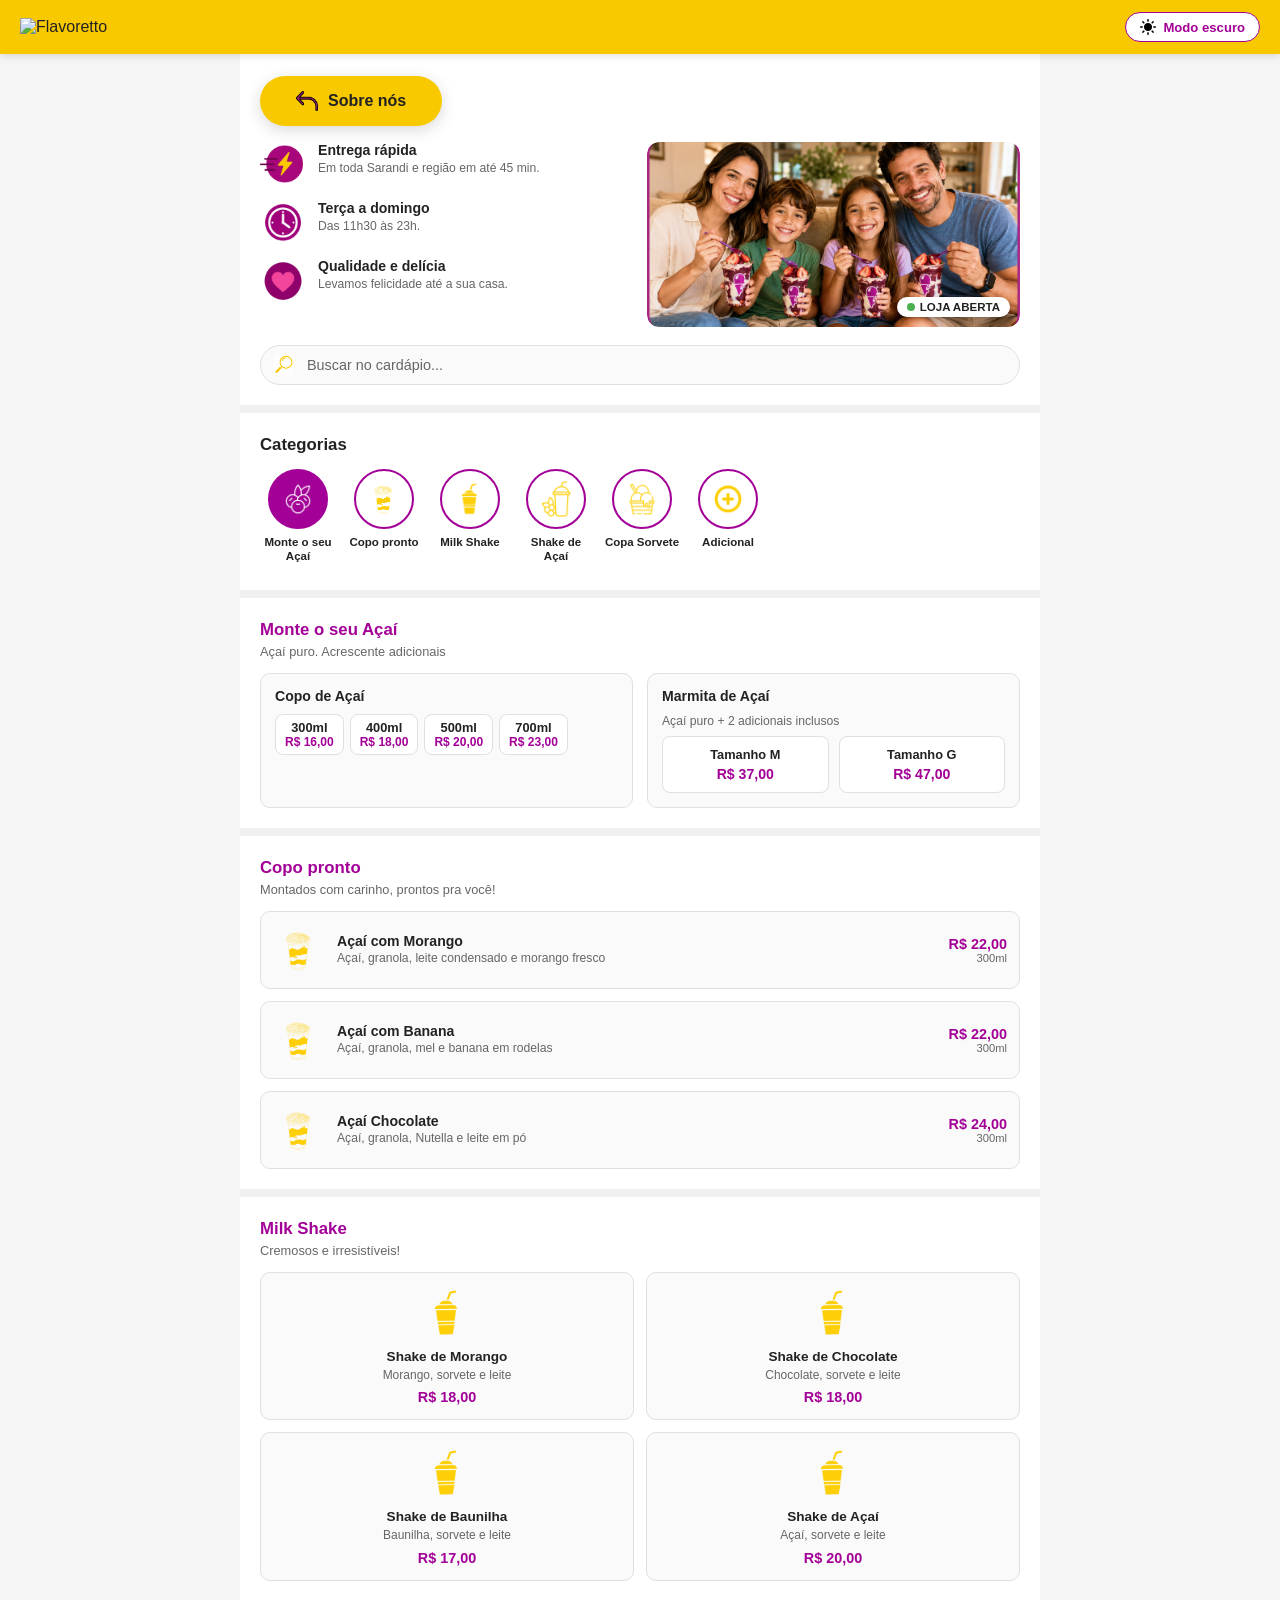
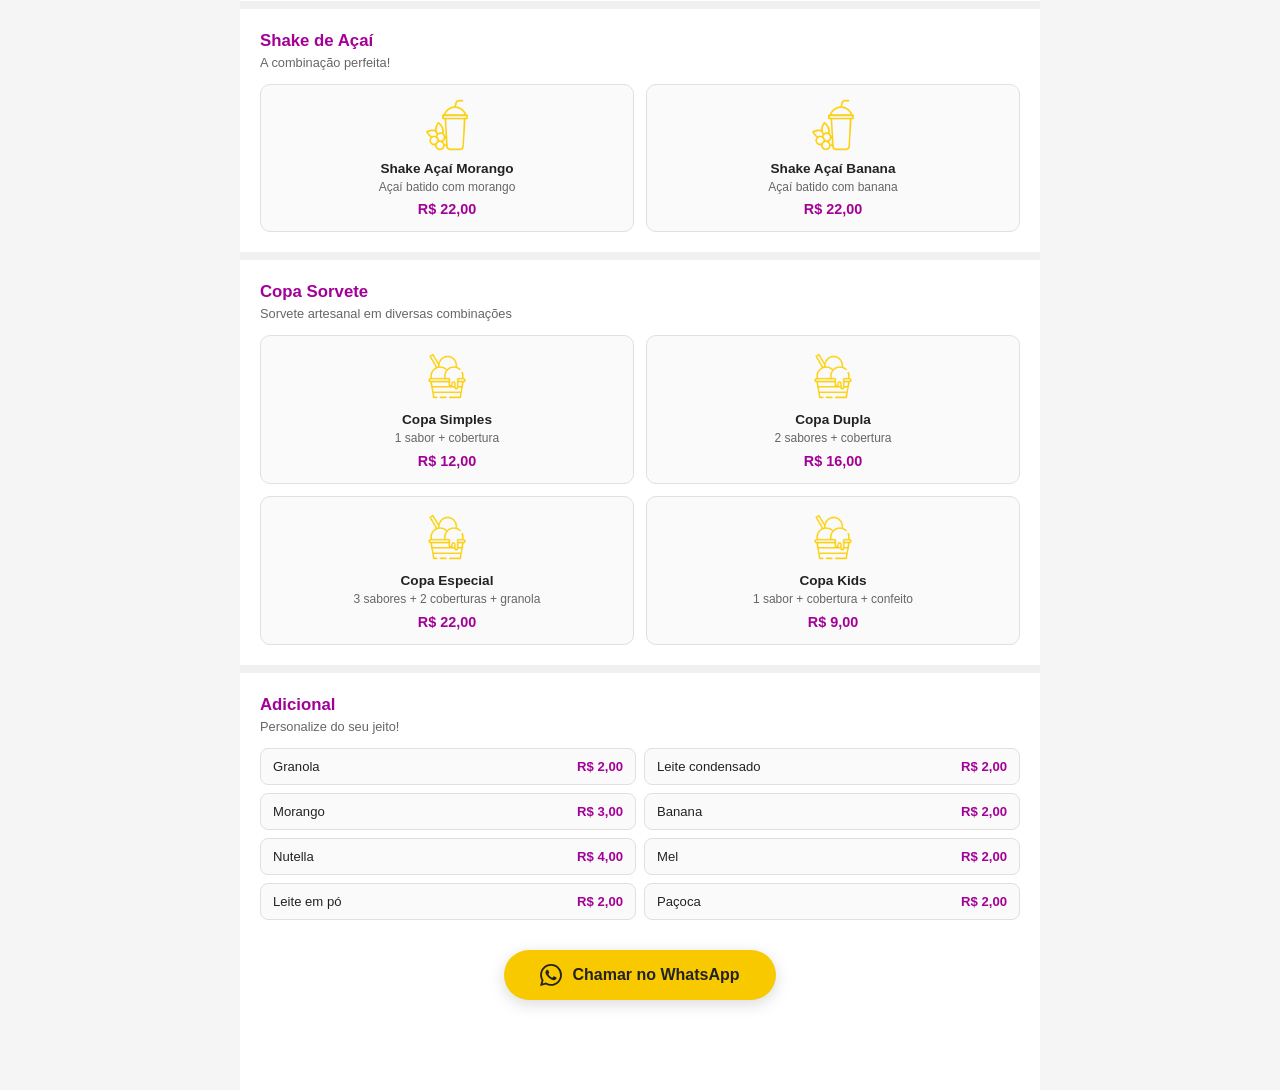
==== commit ab9b92a5: "ugufufuytu" ====
--- a/index.html
+++ b/index.html
@@ -1,228 +1,872 @@
 <!DOCTYPE html>
 <html lang="pt-BR">
 <head>
-  <meta charset="UTF-8"/>
-  <meta name="viewport" content="width=device-width, initial-scale=1.0"/>
-  <title>Flavoretto – Sabor que alegra seu dia</title>
-  <link href="https://fonts.googleapis.com/css2?family=Fredoka+One&family=Nunito:wght@400;600;700;800&display=swap" rel="stylesheet"/>
-  <link rel="stylesheet" href="styles.css">
+<meta charset="UTF-8">
+<meta name="viewport" content="width=device-width, initial-scale=1.0">
+<title>Flavoretto - Cardápio</title>
+<style>
+* { margin: 0; padding: 0; box-sizing: border-box; }
+
+/* ===== TEMA CLARO ===== */
+:root {
+  --header-bg: #F9C900;
+  --roxo: #A30097;
+  --branco: #fff;
+  --fundo: #f5f5f5;
+  --card-bg: #fafafa;
+  --borda: #e0e0e0;
+  --texto: #222;
+  --texto-cinza: #666;
+  --divisor-bg: #f0f0f0;
+  --main-bg: #fff;
+  --input-bg: #fafafa;
+  --preco-cor: #A30097;
+  --modo-btn-bg: #fff;
+  --modo-btn-cor: #A30097;
+  --modo-btn-borda: #A30097;
+  --secao-titulo: #A30097;
+  --cat-borda: #A30097;
+  --cat-ativo-bg: #A30097;
+  --cat-ativo-borda: #A30097;
+  
+  /* Cores dos novos botões dinâmicos */
+  --btn-sobre-bg: #F9C900;
+  --btn-sobre-cor: #222;
+  --btn-wpp-bg: #F9C900;
+  --btn-wpp-cor: #222;
+}
+
+/* ===== TEMA ESCURO ===== */
+body.dark {
+  --header-bg: #A30097;
+  --roxo: #F9C900;
+  --branco: #1a1a2e;
+  --fundo: #111120;
+  --card-bg: #1c1c30;
+  --borda: #2e2e50;
+  --texto: #f0f0f0;
+  --texto-cinza: #aaa;
+  --divisor-bg: #1a1a2e;
+  --main-bg: #16162a;
+  --input-bg: #1c1c30;
+  --preco-cor: #F9C900;
+  --modo-btn-bg: #252540;
+  --modo-btn-cor: #F9C900;
+  --modo-btn-borda: #F9C900;
+  --secao-titulo: #F9C900;
+  --cat-borda: #F9C900;
+  --cat-ativo-bg: #F9C900;
+  --cat-ativo-borda: #F9C900;
+  
+  /* Cores dos novos botões dinâmicos no escuro */
+  --btn-sobre-bg: #A30097;
+  --btn-sobre-cor: #fff;
+  --btn-wpp-bg: #A30097;
+  --btn-wpp-cor: #fff;
+}
+
+body {
+  font-family: 'Segoe UI', Arial, sans-serif;
+  background: var(--fundo);
+  color: var(--texto);
+  min-height: 100vh;
+  transition: background 0.3s, color 0.3s;
+}
+
+/* ===== HEADER ===== */
+header {
+  background: var(--header-bg);
+  padding: 12px 20px;
+  display: flex;
+  align-items: center;
+  justify-content: space-between;
+  position: sticky;
+  top: 0;
+  z-index: 100;
+  box-shadow: 0 2px 8px rgba(0,0,0,0.12);
+  transition: background 0.3s;
+}
+
+.logo img {
+  height: 38px;
+  object-fit: contain;
+}
+
+.modo-btn {
+  background: var(--modo-btn-bg);
+  border: 1.5px solid var(--modo-btn-borda);
+  border-radius: 20px;
+  padding: 6px 14px;
+  font-size: 0.82rem;
+  font-weight: 600;
+  color: var(--modo-btn-cor);
+  cursor: pointer;
+  display: flex;
+  align-items: center;
+  gap: 7px;
+  transition: all 0.2s;
+}
+.modo-btn img { width: 16px; height: 16px; object-fit: contain; }
+
+/* ===== MAIN ===== */
+main {
+  max-width: 800px;
+  margin: 0 auto;
+  background: var(--main-bg);
+  min-height: 100vh;
+  padding-bottom: 80px;
+  transition: background 0.3s;
+}
+
+/* ===== SOBRE NÓS ===== */
+.sobre-nos { padding: 22px 20px 0; }
+
+.sobre-titulo {
+  display: flex;
+  align-items: center;
+  gap: 8px;
+  font-size: 1.05rem;
+  font-weight: 700;
+  color: var(--texto);
+  margin-bottom: 16px;
+}
+
+/* Alterado para o mesmo estilo/tamanho do botão do WhatsApp */
+.btn-voltar {
+  background: var(--btn-sobre-bg);
+  color: var(--btn-sobre-cor);
+  border: none;
+  border-radius: 30px;
+  padding: 14px 36px;
+  font-size: 1rem;
+  font-weight: 700;
+  cursor: pointer;
+  display: inline-flex;
+  align-items: center;
+  justify-content: center;
+  gap: 10px;
+  box-shadow: 0 4px 16px rgba(0,0,0,0.15);
+  transition: background 0.3s, color 0.3s, transform 0.15s;
+}
+.btn-voltar:hover { transform: translateY(-2px); }
+.btn-voltar img { width: 22px; height: 22px; object-fit: contain; }
+
+.sobre-grid {
+  display: grid;
+  grid-template-columns: 1fr 1fr;
+  gap: 14px;
+}
+
+.sobre-info {
+  display: flex;
+  flex-direction: column;
+  gap: 12px;
+}
+
+.info-item {
+  display: flex;
+  align-items: flex-start;
+  gap: 12px;
+}
+
+.info-icone {
+  width: 46px;
+  height: 46px;
+  flex-shrink: 0;
+  display: flex;
+  align-items: center;
+  justify-content: center;
+}
+.info-icone img {
+  width: 46px;
+  height: 46px;
+  object-fit: contain;
+}
+
+.info-texto h4 {
+  font-size: 0.88rem;
+  font-weight: 700;
+  color: var(--texto);
+  margin-bottom: 2px;
+}
+.info-texto p {
+  font-size: 0.76rem;
+  color: var(--texto-cinza);
+  line-height: 1.35;
+}
+
+.sobre-foto {
+  position: relative;
+  border-radius: 12px;
+  overflow: hidden;
+}
+.sobre-foto img.banner {
+  width: 100%;
+  height: 185px;
+  object-fit: cover;
+  border-radius: 12px;
+  display: block;
+}
+
+.loja-aberta {
+  position: absolute;
+  bottom: 10px;
+  right: 10px;
+  background: white;
+  border-radius: 20px;
+  padding: 4px 10px;
+  font-size: 0.72rem;
+  font-weight: 700;
+  color: #222;
+  display: flex;
+  align-items: center;
+  gap: 5px;
+  box-shadow: 0 2px 6px rgba(0,0,0,0.15);
+}
+.dot-verde {
+  width: 8px; height: 8px;
+  border-radius: 50%;
+  background: #4CAF50;
+  flex-shrink: 0;
+}
+
+/* ===== BUSCA ===== */
+.busca-wrap { padding: 18px 20px 0; position: relative; }
+
+.busca-lupa {
+  position: absolute;
+  left: 34px;
+  top: 50%;
+  transform: translateY(-50%);
+  width: 20px;
+  height: 20px;
+  object-fit: contain;
+  pointer-events: none;
+  margin-top: 9px;
+}
+
+.busca-box {
+  width: 100%;
+  border: 1.5px solid var(--borda);
+  border-radius: 30px;
+  padding: 11px 18px 11px 46px;
+  font-size: 0.9rem;
+  background: var(--input-bg);
+  color: var(--texto);
+  outline: none;
+  transition: border 0.2s, background 0.3s;
+}
+.busca-box:focus { border-color: var(--roxo); }
+.busca-box::placeholder { color: var(--texto-cinza); }
+
+/* ===== CATEGORIAS ===== */
+.categorias { padding: 22px 20px 0; }
+.categorias h2 {
+  font-size: 1.05rem;
+  font-weight: 700;
+  color: var(--texto);
+  margin-bottom: 14px;
+}
+
+.cats-scroll {
+  display: flex;
+  gap: 10px;
+  overflow-x: auto;
+  padding-bottom: 6px;
+  scrollbar-width: none;
+}
+.cats-scroll::-webkit-scrollbar { display: none; }
+
+.cat-item {
+  display: flex;
+  flex-direction: column;
+  align-items: center;
+  gap: 7px;
+  cursor: pointer;
+  flex-shrink: 0;
+  width: 76px;
+}
+
+.cat-circulo {
+  width: 60px;
+  height: 60px;
+  border-radius: 50%;
+  border: 2px solid var(--cat-borda);
+  display: flex;
+  align-items: center;
+  justify-content: center;
+  background: var(--main-bg);
+  transition: background 0.2s, transform 0.15s, border-color 0.3s;
+  overflow: hidden;
+}
+.cat-circulo img {
+  width: 36px;
+  height: 36px;
+  object-fit: contain;
+}
+.cat-item:hover .cat-circulo { transform: scale(1.06); }
+.cat-item.ativo .cat-circulo {
+  background: var(--cat-ativo-bg);
+  border-color: var(--cat-ativo-borda);
+}
+/* ativo: ícone fica branco/escuro dependendo do fundo */
+.cat-item.ativo .cat-circulo img { filter: brightness(0) invert(1); }
+body.dark .cat-item.ativo .cat-circulo img { filter: brightness(0); }
+
+.cat-item span {
+  font-size: 0.72rem;
+  font-weight: 600;
+  color: var(--texto);
+  text-align: center;
+  line-height: 1.2;
+}
+
+/* ===== DIVISOR ===== */
+.divisor {
+  height: 8px;
+  background: var(--divisor-bg);
+  margin: 20px 0 0;
+  transition: background 0.3s;
+}
+
+/* ===== SEÇÕES ===== */
+.secao { padding: 22px 20px 0; }
+.secao h2 {
+  font-size: 1.05rem;
+  font-weight: 800;
+  color: var(--secao-titulo);
+  margin-bottom: 4px;
+  transition: color 0.3s;
+}
+.secao p.sub {
+  font-size: 0.8rem;
+  color: var(--texto-cinza);
+  margin-bottom: 14px;
+}
+
+/* ===== MONTE SEU AÇAÍ ===== */
+.produtos-grid {
+  display: grid;
+  grid-template-columns: 1fr 1fr;
+  gap: 14px;
+}
+
+.produto-card {
+  background: var(--card-bg);
+  border: 1px solid var(--borda);
+  border-radius: 10px;
+  padding: 14px;
+  transition: background 0.3s, border-color 0.3s;
+}
+.produto-card h4 {
+  font-size: 0.88rem;
+  font-weight: 700;
+  color: var(--texto);
+  margin-bottom: 10px;
+}
+
+.tamanhos {
+  display: flex;
+  flex-wrap: wrap;
+  gap: 6px;
+}
+
+.tamanho-btn {
+  background: var(--main-bg);
+  border: 1.5px solid var(--borda);
+  border-radius: 8px;
+  padding: 5px 9px;
+  font-size: 0.75rem;
+  text-align: center;
+  cursor: pointer;
+  transition: border-color 0.2s, background 0.3s;
+  min-width: 52px;
+}
+.tamanho-btn:hover { border-color: var(--roxo); }
+.tamanho-btn .ml { font-weight: 700; color: var(--texto); display: block; font-size: 0.8rem; }
+.tamanho-btn .preco { color: var(--preco-cor); font-weight: 700; font-size: 0.75rem; transition: color 0.3s; }
+
+.marmita-opcoes { display: flex; gap: 10px; }
+.marmita-btn {
+  flex: 1;
+  background: var(--main-bg);
+  border: 1.5px solid var(--borda);
+  border-radius: 8px;
+  padding: 10px 8px;
+  font-size: 0.8rem;
+  text-align: center;
+  cursor: pointer;
+  transition: border-color 0.2s, background 0.3s;
+}
+.marmita-btn:hover { border-color: var(--roxo); }
+.marmita-btn .tam { font-weight: 700; color: var(--texto); display: block; margin-bottom: 4px; }
+.marmita-btn .preco { color: var(--preco-cor); font-weight: 700; font-size: 0.88rem; transition: color 0.3s; }
+
+/* ===== COPO PRONTO ===== */
+.copos-lista { display: flex; flex-direction: column; gap: 12px; }
+
+.copo-item {
+  display: flex;
+  align-items: center;
+  background: var(--card-bg);
+  border: 1px solid var(--borda);
+  border-radius: 10px;
+  padding: 12px;
+  gap: 12px;
+  cursor: pointer;
+  transition: box-shadow 0.2s, background 0.3s, border-color 0.3s;
+}
+.copo-item:hover { box-shadow: 0 2px 8px rgba(163,0,151,0.12); }
+
+.copo-icone {
+  width: 52px;
+  height: 52px;
+  flex-shrink: 0;
+  display: flex;
+  align-items: center;
+  justify-content: center;
+}
+.copo-icone img { width: 48px; height: 48px; object-fit: contain; }
+
+.copo-info { flex: 1; }
+.copo-info h4 { font-size: 0.88rem; font-weight: 700; color: var(--texto); margin-bottom: 2px; }
+.copo-info p { font-size: 0.76rem; color: var(--texto-cinza); line-height: 1.3; }
+
+.copo-preco { font-size: 0.9rem; font-weight: 800; color: var(--preco-cor); text-align: right; white-space: nowrap; transition: color 0.3s; }
+.copo-preco small { display: block; font-size: 0.7rem; font-weight: 400; color: var(--texto-cinza); }
+
+/* ===== CARDS DE GRADE (shake, copa) ===== */
+.shakes-grid, .copas-grid {
+  display: grid;
+  grid-template-columns: repeat(2, 1fr);
+  gap: 12px;
+}
+
+.shake-card, .copa-card {
+  background: var(--card-bg);
+  border: 1px solid var(--borda);
+  border-radius: 10px;
+  padding: 14px 12px;
+  cursor: pointer;
+  transition: box-shadow 0.2s, background 0.3s, border-color 0.3s;
+  text-align: center;
+}
+.shake-card:hover, .copa-card:hover { box-shadow: 0 2px 8px rgba(163,0,151,0.12); }
+
+.s-img { width: 52px; height: 52px; object-fit: contain; margin-bottom: 6px; }
+
+.shake-card h4, .copa-card h4 { font-size: 0.85rem; font-weight: 700; margin-bottom: 4px; color: var(--texto); }
+.shake-card p, .copa-card p { font-size: 0.75rem; color: var(--texto-cinza); margin-bottom: 6px; line-height: 1.3; }
+.shake-card .preco, .copa-card .preco { color: var(--preco-cor); font-weight: 800; font-size: 0.9rem; transition: color 0.3s; }
+
+/* ===== ADICIONAIS ===== */
+.adicionais-lista {
+  display: grid;
+  grid-template-columns: 1fr 1fr;
+  gap: 8px;
+}
+
+.adicional-item {
+  display: flex;
+  justify-content: space-between;
+  align-items: center;
+  background: var(--card-bg);
+  border: 1px solid var(--borda);
+  border-radius: 8px;
+  padding: 10px 12px;
+  font-size: 0.82rem;
+  transition: background 0.3s, border-color 0.3s;
+}
+.adicional-item span:first-child { color: var(--texto); font-weight: 500; }
+.adicional-item span:last-child { color: var(--preco-cor); font-weight: 700; transition: color 0.3s; }
+
+/* ===== WHATSAPP ===== */
+.whatsapp-wrap {
+  padding: 30px 20px 10px;
+  display: flex;
+  justify-content: center;
+}
+.whatsapp-btn {
+  background: var(--btn-wpp-bg);
+  color: var(--btn-wpp-cor);
+  border: none;
+  border-radius: 30px;
+  padding: 14px 36px;
+  font-size: 1rem;
+  font-weight: 700;
+  cursor: pointer;
+  display: flex;
+  align-items: center;
+  gap: 10px;
+  box-shadow: 0 4px 16px rgba(0,0,0,0.15);
+  transition: background 0.3s, color 0.3s, transform 0.15s;
+  text-decoration: none;
+}
+.whatsapp-btn:hover { transform: translateY(-2px); }
+.whatsapp-btn svg { width: 22px; height: 22px; flex-shrink: 0; fill: var(--btn-wpp-cor); transition: fill 0.3s; }
+
+/* ===== RESPONSIVO ===== */
+@media (max-width: 580px) {
+  .sobre-grid { grid-template-columns: 1fr; }
+  .sobre-foto { order: -1; }
+  .produtos-grid { grid-template-columns: 1fr; }
+  .shakes-grid, .copas-grid { grid-template-columns: 1fr; }
+  .adicionais-lista { grid-template-columns: 1fr; }
+}
+</style>
 </head>
 <body>
 
-<div class="badge-aberto-fixed">
-  <div class="dot-green"></div> Aberto
-</div>
-
-<div class="mobile-overlay" id="mobileOverlay"></div>
-
-<div class="mobile-menu" id="mobileMenu">
-  <div class="mobile-menu-header">
-    <button class="mobile-close-btn" id="mobileCloseBtn">✕</button>
-  </div>
-  <ul class = "menu-text">
-    <li><a href="#hero" class="menu-link">Home</a></li>
-    <li><a href="#sobre" class="menu-link">Sobre</a></li>
-    <li><a href="#cardapio" class="menu-link">Cardápio</a></li>
-    <li><a href="#delivery" class="menu-link">Delivery</a></li>
-    <li><a href="#contato" class="menu-link">Contato</a></li>
-  </ul>
-</div>
-
-<nav>
-  <a href="#hero" class="nav-logo">
-    <img src="imagens/Logo.png" alt="Flavoretto Logo"/>
-  </a>
-  <ul>
-    <li><a href="#hero">Home</a></li>
-    <li><a href="#sobre">Sobre</a></li>
-    <li><a href="#cardapio">Cardápio</a></li>
-    <li><a href="#delivery">Delivery</a></li>
-    <li><a href="#contato">Contato</a></li>
-  </ul>
-  <button class="hamburger-btn" id="hamburgerBtn" aria-label="Abrir menu">
-    <span></span>
-    <span></span>
-    <span></span>
+<header>
+  <div class="logo">
+    <img id="logo-img" src="../imagens/logo.png" alt="Flavoretto">
+  </div>
+  <button class="modo-btn" onclick="toggleModo()">
+    <img id="modo-icone" src="../imagens/sol.png" alt="modo">
+    <span id="modo-texto">Modo escuro</span>
   </button>
-</nav>
-
-<section id="hero">
-  <div class="hero-rays"></div>
-  <div class="hero-left">
-    <button id="mode-badge" aria-label="Mudar tema">
-      <img id="mode-icon" src="imagens/sol.png" alt="Ícone do tema" />
-      <span id="mode-text">Modo Claro</span>
-    </button>
-    <h1 class="hero-title">Sabor que<br>alegra seu dia.</h1>
-    <p class="hero-sub">Sorvetes e açaí preparados para transformar moments simples em experiências especiais.</p>
-    <a href="https://zapdelivery.me/flavorettosorveteseacai?utm_source=ig&utm_medium=social&utm_content=link_in_bio&fbclid=PAdGRzdgR8WdRleHRuA2FlbQIxMQBzcnRjBmFwcF9pZA81NjcwNjczNDMzNTI0MjcAAaeEG7mjjjgfXmElG0zeXgvxCqvcOe-YvXOtXDH_japQRMyxHLxy7uMlJ2Cv_g_aem_N96MaGredPNLt1ZQWPCLcA" class="btn-delivery">Peça Delivery</a>
-  </div>
-  <div class="hero-right">
-    <div class="hero-cup-wrap">
-      <div class="badge-delivery">😍 Delivery rápido e barato</div>
-      <img src="imagens/itembanner1.png" alt="Copo de Açaí Flavoretto" class="hero-cup-img"/>
+</header>
+
+<main>
+
+  <div class="sobre-nos">
+    <div class="sobre-titulo">
+      <button class="btn-voltar" aria-label="Voltar">
+        <img src="../imagens/SETA RETORNO - ROXO.png" alt="voltar" id="seta-sobre">
+        <span>Sobre nós</span>
+      </button>
     </div>
-    <div class="hero-bag-wrap">
-      <img src="imagens/itembanner2.png" alt="Sacola Flavoretto" class="hero-bag-img"/>
-      <div class="badge-loc">📍 Sarandi e Região</div>
+    <div class="sobre-grid">
+      <div class="sobre-info">
+        <div class="info-item">
+          <div class="info-icone">
+            <img src="../imagens/entrega.png" alt="Entrega rápida" class="icone-info" data-tipo="entrega">
+          </div>
+          <div class="info-texto">
+            <h4>Entrega rápida</h4>
+            <p>Em toda Sarandi e região em até 45 min.</p>
+          </div>
+        </div>
+        <div class="info-item">
+          <div class="info-icone">
+            <img src="../imagens/horario.png" alt="Horário" class="icone-info" data-tipo="horario">
+          </div>
+          <div class="info-texto">
+            <h4>Terça a domingo</h4>
+            <p>Das 11h30 às 23h.</p>
+          </div>
+        </div>
+        <div class="info-item">
+          <div class="info-icone">
+            <img src="../imagens/coracao.png" alt="Qualidade" class="icone-info" data-tipo="coracao">
+          </div>
+          <div class="info-texto">
+            <h4>Qualidade e delícia</h4>
+            <p>Levamos felicidade até a sua casa.</p>
+          </div>
+        </div>
+      </div>
+      <div class="sobre-foto">
+        <img class="banner" src="../imagens/perfil.png" alt="Família Flavoretto">
+        <div class="loja-aberta">
+          <span class="dot-verde"></span>
+          LOJA ABERTA
+        </div>
+      </div>
     </div>
   </div>
-</section>
-
-<section id="sobre" class="reveal">
-  <div class="sobre-inner">
-    <div class="sobre-text">
-      <h2 class="sobre-title">Mais sabor, mais praticidade,<br>mais Flavoretto.</h2>
-      <p class="sobre-p">Desde 2016, a Flavoretto transforma momentos simples em experiências cheias de sabor.</p>
-      <p class="sobre-p">Com uma proposta acessível, prática e acolhedora, levamos até nossos clientes sorvetes, açaís e sobremesas pensados para o dia a dia.</p>
+
+  <div class="busca-wrap">
+    <img class="busca-lupa" id="lupa-img" src="../imagens/LUPA AMARELA.png" alt="buscar">
+    <input class="busca-box" type="text" placeholder="Buscar no cardápio...">
+  </div>
+
+  <div class="divisor"></div>
+
+  <div class="categorias">
+    <h2>Categorias</h2>
+    <div class="cats-scroll">
+      <div class="cat-item ativo" data-id="acai">
+        <div class="cat-circulo">
+          <img class="cat-img" src="../imagens/MONTE SEU AÇAÍ - AMARELO.png" alt="Monte seu Açaí">
+        </div>
+        <span>Monte o seu Açaí</span>
+      </div>
+      <div class="cat-item" data-id="copo-pronto">
+        <div class="cat-circulo">
+          <img class="cat-img" src="../imagens/COPO PRONTO AMARELO.png" alt="Copo Pronto">
+        </div>
+        <span>Copo pronto</span>
+      </div>
+      <div class="cat-item" data-id="milkshake">
+        <div class="cat-circulo">
+          <img class="cat-img" src="../imagens/MILK SHAKE - AMARELO.png" alt="Milk Shake">
+        </div>
+        <span>Milk Shake</span>
+      </div>
+      <div class="cat-item" data-id="shake-acai">
+        <div class="cat-circulo">
+          <img class="cat-img" src="../imagens/SHAKE AÇAÍ - AMARELO.png" alt="Shake de Açaí">
+        </div>
+        <span>Shake de Açaí</span>
+      </div>
+      <div class="cat-item" data-id="copa-sorvete">
+        <div class="cat-circulo">
+          <img class="cat-img" src="../imagens/COPO SORVETE AMARELO.png" alt="Copa Sorvete">
+        </div>
+        <span>Copa Sorvete</span>
+      </div>
+      <div class="cat-item" data-id="adicional">
+        <div class="cat-circulo">
+          <img class="cat-img" src="../imagens/ADICIONAL - AMARELO.png" alt="Adicional">
+        </div>
+        <span>Adicional</span>
+      </div>
     </div>
-    <div class="sobre-video-wrap">
-      <video src="imagens/video-loja.mp4" autoplay muted loop playsinline></video>
+  </div>
+
+  <div class="divisor"></div>
+
+  <div class="secao" id="acai">
+    <h2>Monte o seu Açaí</h2>
+    <p class="sub">Açaí puro. Acrescente adicionais</p>
+    <div class="produtos-grid">
+      <div class="produto-card">
+        <h4>Copo de Açaí</h4>
+        <div class="tamanhos">
+          <div class="tamanho-btn"><span class="ml">300ml</span><span class="preco">R$ 16,00</span></div>
+          <div class="tamanho-btn"><span class="ml">400ml</span><span class="preco">R$ 18,00</span></div>
+          <div class="tamanho-btn"><span class="ml">500ml</span><span class="preco">R$ 20,00</span></div>
+          <div class="tamanho-btn"><span class="ml">700ml</span><span class="preco">R$ 23,00</span></div>
+        </div>
+      </div>
+      <div class="produto-card">
+        <h4>Marmita de Açaí</h4>
+        <p style="font-size:0.76rem;color:var(--texto-cinza);margin-bottom:8px;">Açaí puro + 2 adicionais inclusos</p>
+        <div class="marmita-opcoes">
+          <div class="marmita-btn"><span class="tam">Tamanho M</span><span class="preco">R$ 37,00</span></div>
+          <div class="marmita-btn"><span class="tam">Tamanho G</span><span class="preco">R$ 47,00</span></div>
+        </div>
+      </div>
     </div>
   </div>
-</section>
-
-<div class="features-wrap reveal">
-  <div class="features-card">
-    <div class="feat-item">
-      <img src="imagens/entregador-10.png" alt="Delivery rápido" class="feat-icon-img"/>
-      <div class="feat-body">
-        <h4>Delivery rápido</h4>
-        <p>Seu pedido chegando com praticidade, agilidade e muito sabor.</p>
+
+  <div class="divisor"></div>
+
+  <div class="secao" id="copo-pronto">
+    <h2>Copo pronto</h2>
+    <p class="sub">Montados com carinho, prontos pra você!</p>
+    <div class="copos-lista">
+      <div class="copo-item">
+        <div class="copo-icone"><img class="item-img" src="../imagens/COPO PRONTO AMARELO.png" alt="Copo Pronto"></div>
+        <div class="copo-info"><h4>Açaí com Morango</h4><p>Açaí, granola, leite condensado e morango fresco</p></div>
+        <div class="copo-preco">R$ 22,00<small>300ml</small></div>
+      </div>
+      <div class="copo-item">
+        <div class="copo-icone"><img class="item-img" src="../imagens/COPO PRONTO AMARELO.png" alt="Copo Pronto"></div>
+        <div class="copo-info"><h4>Açaí com Banana</h4><p>Açaí, granola, mel e banana em rodelas</p></div>
+        <div class="copo-preco">R$ 22,00<small>300ml</small></div>
+      </div>
+      <div class="copo-item">
+        <div class="copo-icone"><img class="item-img" src="../imagens/COPO PRONTO AMARELO.png" alt="Copo Pronto"></div>
+        <div class="copo-info"><h4>Açaí Chocolate</h4><p>Açaí, granola, Nutella e leite em pó</p></div>
+        <div class="copo-preco">R$ 24,00<small>300ml</small></div>
       </div>
     </div>
-    <div class="feat-item">
-      <img src="imagens/entregador-11.png" alt="Sabores que conquistam" class="feat-icon-img"/>
-      <div class="feat-body">
-        <h4>Sabores que conquistam</h4>
-        <p>Açaís, sorvetes e sobremesas preparados para todos os gostos.</p>
+  </div>
+
+  <div class="divisor"></div>
+
+  <div class="secao" id="milkshake">
+    <h2>Milk Shake</h2>
+    <p class="sub">Cremosos e irresistíveis!</p>
+    <div class="shakes-grid">
+      <div class="shake-card">
+        <img class="s-img item-img" src="../imagens/MILK SHAKE - AMARELO.png" alt="Milk Shake">
+        <h4>Shake de Morango</h4><p>Morango, sorvete e leite</p>
+        <div class="preco">R$ 18,00</div>
+      </div>
+      <div class="shake-card">
+        <img class="s-img item-img" src="../imagens/MILK SHAKE - AMARELO.png" alt="Milk Shake">
+        <h4>Shake de Chocolate</h4><p>Chocolate, sorvete e leite</p>
+        <div class="preco">R$ 18,00</div>
+      </div>
+      <div class="shake-card">
+        <img class="s-img item-img" src="../imagens/MILK SHAKE - AMARELO.png" alt="Milk Shake">
+        <h4>Shake de Baunilha</h4><p>Baunilha, sorvete e leite</p>
+        <div class="preco">R$ 17,00</div>
+      </div>
+      <div class="shake-card">
+        <img class="s-img item-img" src="../imagens/MILK SHAKE - AMARELO.png" alt="Milk Shake">
+        <h4>Shake de Açaí</h4><p>Açaí, sorvete e leite</p>
+        <div class="preco">R$ 20,00</div>
       </div>
     </div>
-    <div class="feat-item">
-      <img src="imagens/entregador-12.png" alt="Preço que cabe no bolso" class="feat-icon-img"/>
-      <div class="feat-body">
-        <h4>Preço que cabe no bolso</h4>
-        <p>Mais custo-benefício para aproveitar sem preocupação.</p>
+  </div>
+
+  <div class="divisor"></div>
+
+  <div class="secao" id="shake-acai">
+    <h2>Shake de Açaí</h2>
+    <p class="sub">A combinação perfeita!</p>
+    <div class="shakes-grid">
+      <div class="shake-card">
+        <img class="s-img item-img" src="../imagens/SHAKE AÇAÍ - AMARELO.png" alt="Shake Açaí">
+        <h4>Shake Açaí Morango</h4><p>Açaí batido com morango</p>
+        <div class="preco">R$ 22,00</div>
+      </div>
+      <div class="shake-card">
+        <img class="s-img item-img" src="../imagens/SHAKE AÇAÍ - AMARELO.png" alt="Shake Açaí">
+        <h4>Shake Açaí Banana</h4><p>Açaí batido com banana</p>
+        <div class="preco">R$ 22,00</div>
       </div>
     </div>
   </div>
-</div>
-
-<section id="cardapio" class="reveal">
-  <div class="sec-label">Nossos Produtos</div>
-  <div class="sec-sub">Os Queridinhos ❤️</div>
-  <div class="carousel-outer">
-    <button class="carousel-btn prev" id="carPrev">←</button>
-    <div class="carousel-track-wrap">
-      <div class="carousel-track" id="carTrack">
-        <div class="product-card">
-          <div class="p-img"><img src="imagens/queridinho1.png" alt="Copo de Açaí"/></div>
-          <div class="p-name">Copo de Açaí</div>
-        </div>
-        <div class="product-card">
-          <div class="p-img"><img src="imagens/queridinho2.png" alt="Marmita de Açaí"/></div>
-          <div class="p-name">Marmita de Açaí</div>
-        </div>
-        <div class="product-card">
-          <div class="p-img"><img src="imagens/queridinho3.png" alt="Casquinhas"/></div>
-          <div class="p-name">Casquinhas</div>
-        </div>
-        <div class="product-card">
-          <div class="p-img"><img src="imagens/queridinho4.png" alt="Milk-shakes"/></div>
-          <div class="p-name">Milk-shakes</div>
-        </div>
+
+  <div class="divisor"></div>
+
+  <div class="secao" id="copa-sorvete">
+    <h2>Copa Sorvete</h2>
+    <p class="sub">Sorvete artesanal em diversas combinações</p>
+    <div class="copas-grid">
+      <div class="copa-card">
+        <img class="s-img item-img" src="../imagens/COPO SORVETE AMARELO.png" alt="Copa Sorvete">
+        <h4>Copa Simples</h4><p>1 sabor + cobertura</p>
+        <div class="preco">R$ 12,00</div>
+      </div>
+      <div class="copa-card">
+        <img class="s-img item-img" src="../imagens/COPO SORVETE AMARELO.png" alt="Copa Sorvete">
+        <h4>Copa Dupla</h4><p>2 sabores + cobertura</p>
+        <div class="preco">R$ 16,00</div>
+      </div>
+      <div class="copa-card">
+        <img class="s-img item-img" src="../imagens/COPO SORVETE AMARELO.png" alt="Copa Sorvete">
+        <h4>Copa Especial</h4><p>3 sabores + 2 coberturas + granola</p>
+        <div class="preco">R$ 22,00</div>
+      </div>
+      <div class="copa-card">
+        <img class="s-img item-img" src="../imagens/COPO SORVETE AMARELO.png" alt="Copa Sorvete">
+        <h4>Copa Kids</h4><p>1 sabor + cobertura + confeito</p>
+        <div class="preco">R$ 9,00</div>
       </div>
     </div>
-    <button class="carousel-btn next" id="carNext">→</button>
-    <div class="carousel-dots" id="carDots">
-      <div class="c-dot active"></div>
-      <div class="c-dot"></div>
-      <div class="c-dot"></div>
-      <div class="c-dot"></div>
+  </div>
+
+  <div class="divisor"></div>
+
+  <div class="secao" id="adicional">
+    <h2>Adicional</h2>
+    <p class="sub">Personalize do seu jeito!</p>
+    <div class="adicionais-lista">
+      <div class="adicional-item"><span>Granola</span><span>R$ 2,00</span></div>
+      <div class="adicional-item"><span>Leite condensado</span><span>R$ 2,00</span></div>
+      <div class="adicional-item"><span>Morango</span><span>R$ 3,00</span></div>
+      <div class="adicional-item"><span>Banana</span><span>R$ 2,00</span></div>
+      <div class="adicional-item"><span>Nutella</span><span>R$ 4,00</span></div>
+      <div class="adicional-item"><span>Mel</span><span>R$ 2,00</span></div>
+      <div class="adicional-item"><span>Leite em pó</span><span>R$ 2,00</span></div>
+      <div class="adicional-item"><span>Paçoca</span><span>R$ 2,00</span></div>
     </div>
   </div>
-  <a href="https://devkiry.github.io/flavoretto.jcg.code.studio/cardapio/cardapio" class="btn-full">Cardápio completo →</a>
-</section>
-
-<section id="delivery" class="reveal">
-  <h2 class="order-title">Encontrou algo no cardápio<br>que chamou sua atenção?</h2>
-  <p class="order-sub">Preencha as informações abaixo para continuar o atendimento pelo WhatsApp.</p>
-  <div class="order-layout">
-    <div class="order-form">
-      <div class="form-group">
-        <label>Seu nome:</label>
-        <input type="text" id="nome" placeholder="Como podemos te chamar?"/>
-      </div>
-      <div class="form-group">
-        <label>Produto desejado:</label>
-        <input type="text" id="produto" placeholder="Descreva o item escolhido..."/>
-      </div>
-      <div class="form-group">
-        <label>Endereço para entrega:</label>
-        <input type="text" id="endereco" placeholder="Rua, número e bairro..."/>
-      </div>
-      <div class="form-group">
-        <label>Observações (opcional):</label>
-        <textarea id="obs" placeholder="Retirar ingredientes, complementos, etc..."></textarea>
-      </div>
-      <button class="btn-send" id="btnSend">Enviar informações</button>
-    </div>
-    <div class="order-info">
-      <div class="info-row">
-        <div class="info-ico">
-          <img src="imagens/entrega.png" alt="Ícone Entrega" class="info-ico-img"/>
-        </div>
-        <div><h4>Entrega rápida</h4><p>Em toda Sarandi e região.</p></div>
-      </div>
-      <div class="info-row">
-        <div class="info-ico">
-          <img src="imagens/horario.png" alt="Ícone Horário" class="info-ico-img"/>
-        </div>
-        <div><h4>Terça a domingo</h4><p>Das 11h30 às 23h.</p></div>
-      </div>
-      <div class="info-row">
-        <div class="info-ico">
-          <img src="imagens/coracao.png" alt="Ícone Coração" class="info-ico-img"/>
-        </div>
-        <div><h4>Qualidade e delícia</h4><p>Levamos felicidade até a sua casa.</p></div>
-      </div>
-    </div>
-  </div>
-</section>
-
-<footer id="contato" class="reveal">
-  <div class="footer-brand">
-    <img src="imagens/Logo.png" alt="Flavoretto"/>
-  </div>
-  <div class="footer-main">
-    <div class="footer-addr">
-      <h4>Visite nossa loja física!</h4>
-      <p>Sarandi-PR<br>Av. Rio Branco, 284<br>Id. Independência III<br>CEP: 87114-230</p>
-    </div>
-    <div class="footer-map-box">
-      <iframe src="https://www.google.com/maps/embed?pb=!1m18!1m12!1m3!1d3661.1717208535174!2d-51.8753239!3d-23.4181827!2m3!1f0!2f0!3f0!3m2!1i1024!2i768!4f13.1!3m3!1m2!1s0x94edd39da21bd04b%3A0x6335a11be07ab0a7!2sAv.%20Rio%20Branco%2C%20284%20-%20Jardim%20Independencia%20Maringa%2C%20Sarandi%20-%20PR%2C%2087114-230!5e0!3m2!1spt-BR!2sbr!4v1710000000000!5m2!1spt-BR!2sbr" width="100%" height="100%" style="border:0;" allowfullscreen="" loading="lazy" referrerpolicy="no-referrer-when-downgrade"></iframe>
-    </div>
-  </div>
-  <div class="footer-bottom">
-    <div class="footer-col">
-      <h4>Telefone:</h4>
-      <a href="https://wa.me/554499569652" class="foot-link">
-        <div class="fl-ico">
-          <img src="imagens/whatsapp.png" alt="WhatsApp Logo" class="fl-ico-img"/>
-        </div> +55 44 9956-9652
-      </a>
-    </div>
-    <div class="footer-col">
-      <h4>Siga nossa rede social:</h4>
-      <a href="https://www.instagram.com/flavorettosorveteria?igsh=MWQ4aHVobTV0ZTBzNA==" target="_blank" class="foot-link">
-        <div class="fl-ico">
-          <img src="imagens/instagram.png" alt="Instagram Logo" class="fl-ico-img"/>
-        </div> Instagram
-      </a>
-    </div>
-  </div>
-  <div class="footer-copy">© 2026 Flavoretto – Todos os direitos reservados</div>
-</footer>
-<script src="script.js"></script>
+
+  <div class="whatsapp-wrap">
+    <a href="https://wa.me/554499569652" class="whatsapp-btn" target="_blank">
+      <svg viewBox="0 0 24 24"><path d="M17.472 14.382c-.297-.149-1.758-.867-2.03-.967-.273-.099-.471-.148-.67.15-.197.297-.767.966-.94 1.164-.173.199-.347.223-.644.075-.297-.15-1.255-.463-2.39-1.475-.883-.788-1.48-1.761-1.653-2.059-.173-.297-.018-.458.13-.606.134-.133.298-.347.446-.52.149-.174.198-.298.298-.497.099-.198.05-.371-.025-.52-.075-.149-.669-1.612-.916-2.207-.242-.579-.487-.5-.669-.51-.173-.008-.371-.01-.57-.01-.198 0-.52.074-.792.372-.272.297-1.04 1.016-1.04 2.479 0 1.462 1.065 2.875 1.213 3.074.149.198 2.096 3.2 5.077 4.487.709.306 1.262.489 1.694.625.712.227 1.36.195 1.871.118.571-.085 1.758-.719 2.006-1.413.248-.694.248-1.289.173-1.413-.074-.124-.272-.198-.57-.347m-5.421 7.403h-.004a9.87 9.87 0 01-5.031-1.378l-.361-.214-3.741.982.998-3.648-.235-.374a9.86 9.86 0 01-1.51-5.26c.001-5.45 4.436-9.884 9.888-9.884 2.64 0 5.122 1.03 6.988 2.898a9.825 9.825 0 012.893 6.994c-.003 5.45-4.437 9.884-9.885 9.884m8.413-18.297A11.815 11.815 0 0012.05 0C5.495 0 .16 5.335.157 11.892c0 2.096.547 4.142 1.588 5.945L.057 24l6.305-1.654a11.882 11.882 0 005.683 1.448h.005c6.554 0 11.89-5.335 11.893-11.893a11.821 11.821 0 00-3.48-8.413Z"/></svg>
+      Chamar no WhatsApp
+    </a>
+  </div>
+
+</main>
+
+<script>
+  // ===== MAPEAMENTO DE IMAGENS POR MODO =====
+  const IMGS = {
+    light: {
+      logo: '../imagens/logo.png',
+      modoBotao: '../imagens/sol.png',
+      modoTexto: 'Modo escuro',
+      lupa: '../imagens/LUPA AMARELA.png',
+      seta: '../imagens/SETA RETORNO - ROXO.png',
+      cats: [
+        '../imagens/MONTE SEU AÇAÍ - AMARELO.png',
+        '../imagens/COPO PRONTO AMARELO.png',
+        '../imagens/MILK SHAKE - AMARELO.png',
+        '../imagens/SHAKE AÇAÍ - AMARELO.png',
+        '../imagens/COPO SORVETE AMARELO.png',
+        '../imagens/ADICIONAL - AMARELO.png',
+      ],
+      copoPronto: '../imagens/COPO PRONTO AMARELO.png',
+      milkShake: '../imagens/MILK SHAKE - AMARELO.png',
+      shakeAcai: '../imagens/SHAKE AÇAÍ - AMARELO.png',
+      copoSorvete: '../imagens/COPO SORVETE AMARELO.png',
+    },
+    dark: {
+      logo: '../imagens/Logo.png',
+      modoBotao: '../imagens/lua.png',
+      modoTexto: 'Modo claro',
+      lupa: '../imagens/LUPA ROXA.png',
+      seta: '../imagens/SETA RETORNO - ROXO.png',
+      cats: [
+        '../imagens/MONTE SEU AÇAÍ - ROXO.png',
+        '../imagens/COPO PRONTO ROXO.png',
+        '../imagens/MILK SHAKE - ROXO.png',
+        '../imagens/SHAKE AÇAÍ - ROXO.png',
+        '../imagens/COPO SORVETE - ROXO.png',
+        '../imagens/ADICIONAL - ROXO.png',
+      ],
+      copoPronto: '../imagens/COPO PRONTO ROXO.png',
+      milkShake: '../imagens/MILK SHAKE - ROXO.png',
+      shakeAcai: '../imagens/SHAKE AÇAÍ - ROXO.png',
+      copoSorvete: '../imagens/COPO SORVETE - ROXO.png',
+    }
+  };
+
+  let darkMode = false;
+
+  function applyTheme(isDark) {
+    const t = isDark ? IMGS.dark : IMGS.light;
+    document.body.classList.toggle('dark', isDark);
+
+    document.getElementById('logo-img').src = t.logo;
+    document.getElementById('modo-icone').src = t.modoBotao;
+    document.getElementById('modo-texto').textContent = t.modoTexto;
+    document.getElementById('lupa-img').src = t.lupa;
+
+    // Categorias
+    document.querySelectorAll('.cat-img').forEach((img, i) => {
+      if (t.cats[i]) img.src = t.cats[i];
+    });
+
+    // Ícones dos itens
+    document.querySelectorAll('#copo-pronto .item-img').forEach(img => img.src = t.copoPronto);
+    document.querySelectorAll('#milkshake .item-img').forEach(img => img.src = t.milkShake);
+    document.querySelectorAll('#shake-acai .item-img').forEach(img => img.src = t.shakeAcai);
+    document.querySelectorAll('#copa-sorvete .item-img').forEach(img => img.src = t.copoSorvete);
+  }
+
+  function toggleModo() {
+    darkMode = !darkMode;
+    applyTheme(darkMode);
+  }
+
+  // Categorias: scroll e ativo
+  document.querySelectorAll('.cat-item').forEach(item => {
+    item.addEventListener('click', function() {
+      document.querySelectorAll('.cat-item').forEach(c => c.classList.remove('ativo'));
+      this.classList.add('ativo');
+      const id = this.dataset.id;
+      const el = document.getElementById(id);
+      if (el) el.scrollIntoView({ behavior: 'smooth', block: 'start' });
+    });
+  });
+
+  // Busca
+  document.querySelector('.busca-box').addEventListener('input', function() {
+    const q = this.value.toLowerCase();
+    document.querySelectorAll('.copo-item, .shake-card, .copa-card, .adicional-item, .produto-card').forEach(el => {
+      el.style.display = (q === '' || el.textContent.toLowerCase().includes(q)) ? '' : 'none';
+    });
+  });
+</script>
 </body>
 </html>
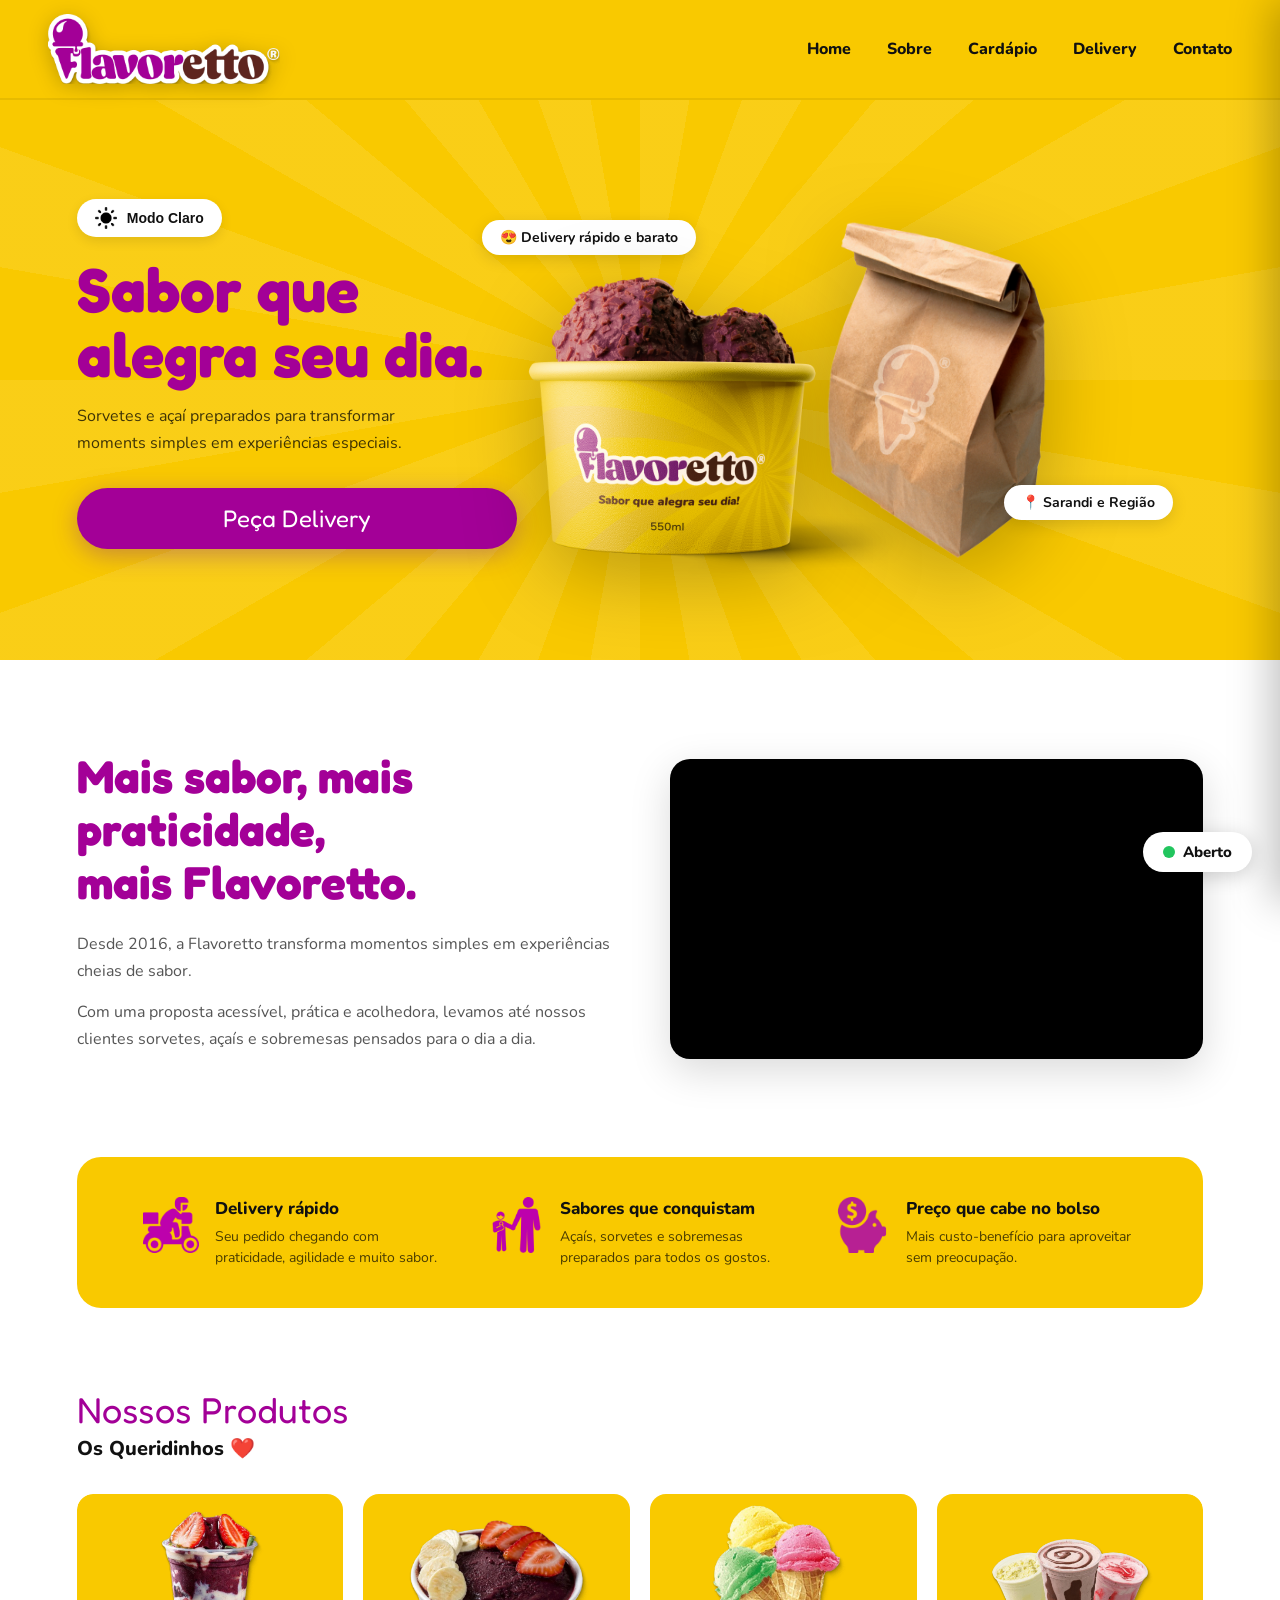
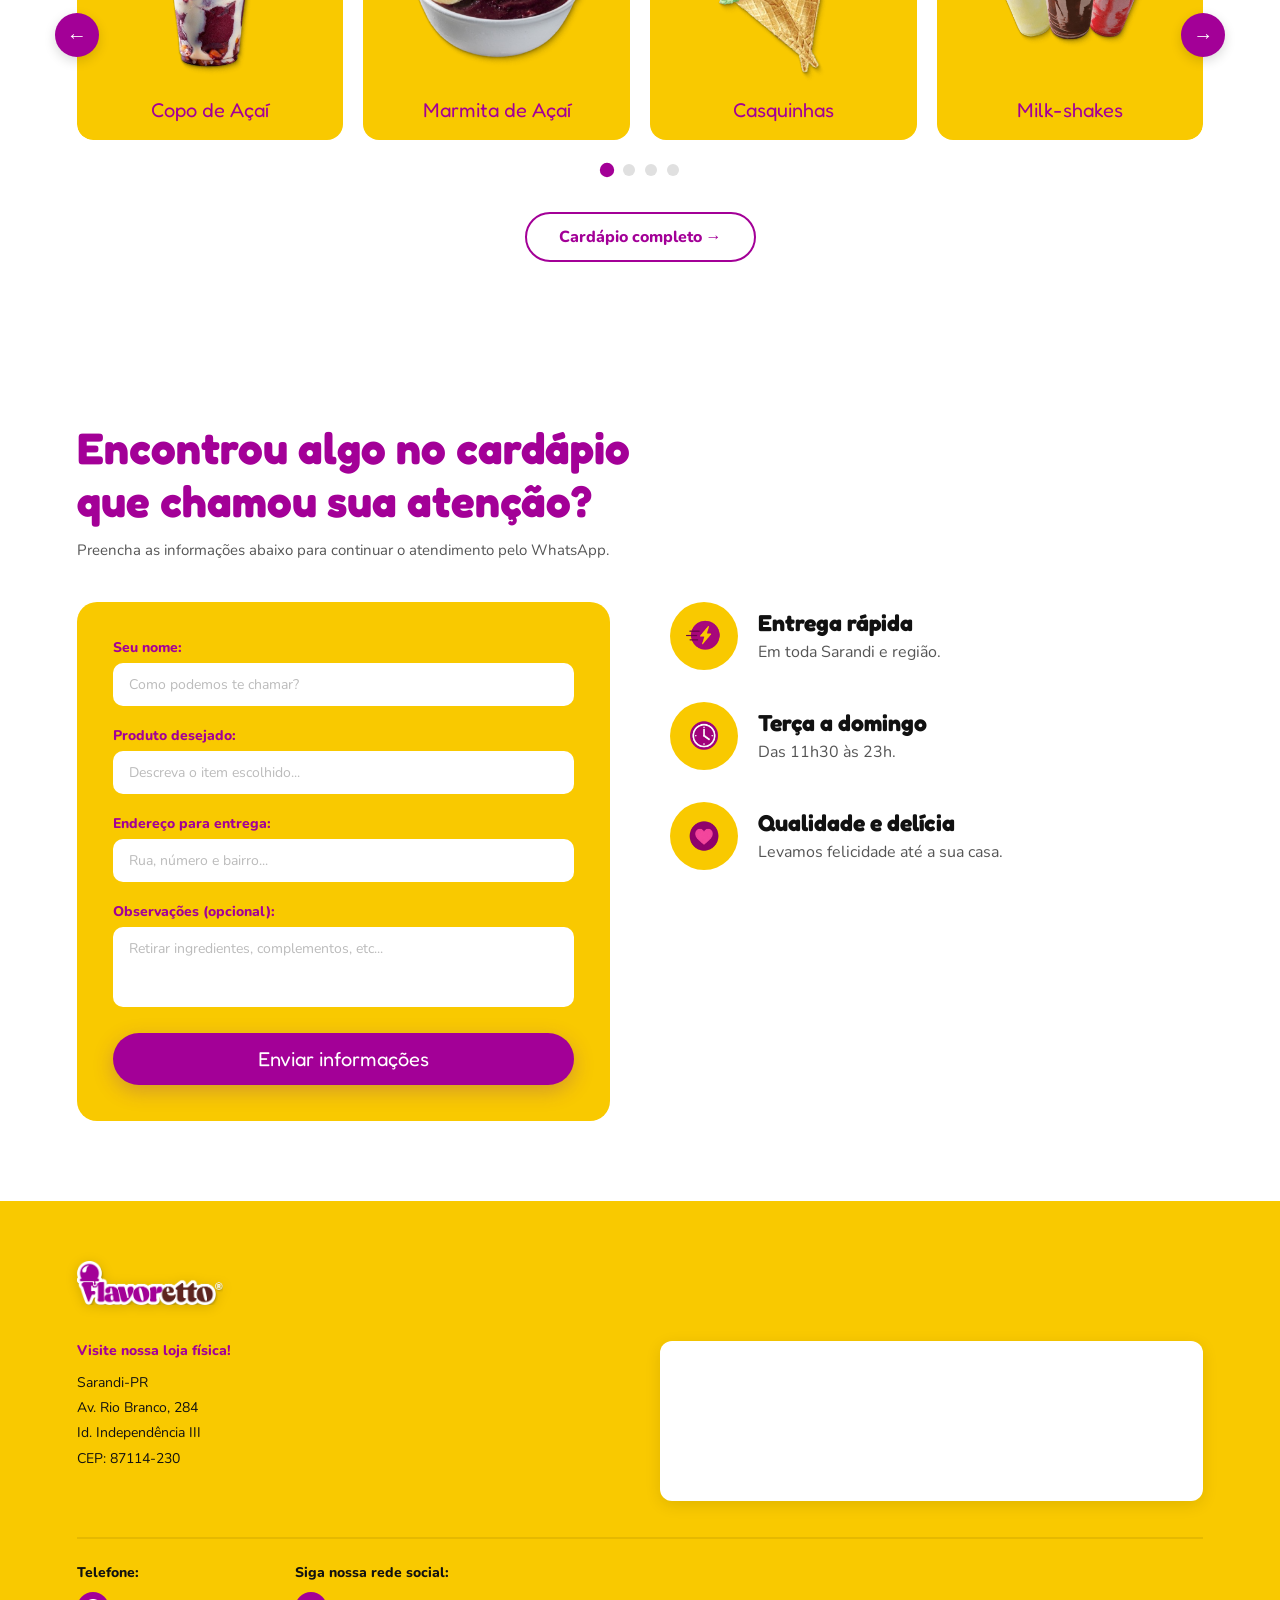
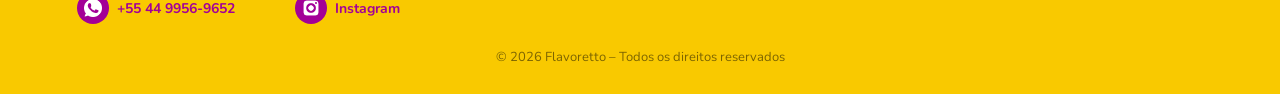
==== commit de27e495: "Update index.html" ====
--- a/index.html
+++ b/index.html
@@ -1,872 +1,228 @@
 <!DOCTYPE html>
 <html lang="pt-BR">
 <head>
-<meta charset="UTF-8">
-<meta name="viewport" content="width=device-width, initial-scale=1.0">
-<title>Flavoretto - Cardápio</title>
-<style>
-* { margin: 0; padding: 0; box-sizing: border-box; }
-
-/* ===== TEMA CLARO ===== */
-:root {
-  --header-bg: #F9C900;
-  --roxo: #A30097;
-  --branco: #fff;
-  --fundo: #f5f5f5;
-  --card-bg: #fafafa;
-  --borda: #e0e0e0;
-  --texto: #222;
-  --texto-cinza: #666;
-  --divisor-bg: #f0f0f0;
-  --main-bg: #fff;
-  --input-bg: #fafafa;
-  --preco-cor: #A30097;
-  --modo-btn-bg: #fff;
-  --modo-btn-cor: #A30097;
-  --modo-btn-borda: #A30097;
-  --secao-titulo: #A30097;
-  --cat-borda: #A30097;
-  --cat-ativo-bg: #A30097;
-  --cat-ativo-borda: #A30097;
-  
-  /* Cores dos novos botões dinâmicos */
-  --btn-sobre-bg: #F9C900;
-  --btn-sobre-cor: #222;
-  --btn-wpp-bg: #F9C900;
-  --btn-wpp-cor: #222;
-}
-
-/* ===== TEMA ESCURO ===== */
-body.dark {
-  --header-bg: #A30097;
-  --roxo: #F9C900;
-  --branco: #1a1a2e;
-  --fundo: #111120;
-  --card-bg: #1c1c30;
-  --borda: #2e2e50;
-  --texto: #f0f0f0;
-  --texto-cinza: #aaa;
-  --divisor-bg: #1a1a2e;
-  --main-bg: #16162a;
-  --input-bg: #1c1c30;
-  --preco-cor: #F9C900;
-  --modo-btn-bg: #252540;
-  --modo-btn-cor: #F9C900;
-  --modo-btn-borda: #F9C900;
-  --secao-titulo: #F9C900;
-  --cat-borda: #F9C900;
-  --cat-ativo-bg: #F9C900;
-  --cat-ativo-borda: #F9C900;
-  
-  /* Cores dos novos botões dinâmicos no escuro */
-  --btn-sobre-bg: #A30097;
-  --btn-sobre-cor: #fff;
-  --btn-wpp-bg: #A30097;
-  --btn-wpp-cor: #fff;
-}
-
-body {
-  font-family: 'Segoe UI', Arial, sans-serif;
-  background: var(--fundo);
-  color: var(--texto);
-  min-height: 100vh;
-  transition: background 0.3s, color 0.3s;
-}
-
-/* ===== HEADER ===== */
-header {
-  background: var(--header-bg);
-  padding: 12px 20px;
-  display: flex;
-  align-items: center;
-  justify-content: space-between;
-  position: sticky;
-  top: 0;
-  z-index: 100;
-  box-shadow: 0 2px 8px rgba(0,0,0,0.12);
-  transition: background 0.3s;
-}
-
-.logo img {
-  height: 38px;
-  object-fit: contain;
-}
-
-.modo-btn {
-  background: var(--modo-btn-bg);
-  border: 1.5px solid var(--modo-btn-borda);
-  border-radius: 20px;
-  padding: 6px 14px;
-  font-size: 0.82rem;
-  font-weight: 600;
-  color: var(--modo-btn-cor);
-  cursor: pointer;
-  display: flex;
-  align-items: center;
-  gap: 7px;
-  transition: all 0.2s;
-}
-.modo-btn img { width: 16px; height: 16px; object-fit: contain; }
-
-/* ===== MAIN ===== */
-main {
-  max-width: 800px;
-  margin: 0 auto;
-  background: var(--main-bg);
-  min-height: 100vh;
-  padding-bottom: 80px;
-  transition: background 0.3s;
-}
-
-/* ===== SOBRE NÓS ===== */
-.sobre-nos { padding: 22px 20px 0; }
-
-.sobre-titulo {
-  display: flex;
-  align-items: center;
-  gap: 8px;
-  font-size: 1.05rem;
-  font-weight: 700;
-  color: var(--texto);
-  margin-bottom: 16px;
-}
-
-/* Alterado para o mesmo estilo/tamanho do botão do WhatsApp */
-.btn-voltar {
-  background: var(--btn-sobre-bg);
-  color: var(--btn-sobre-cor);
-  border: none;
-  border-radius: 30px;
-  padding: 14px 36px;
-  font-size: 1rem;
-  font-weight: 700;
-  cursor: pointer;
-  display: inline-flex;
-  align-items: center;
-  justify-content: center;
-  gap: 10px;
-  box-shadow: 0 4px 16px rgba(0,0,0,0.15);
-  transition: background 0.3s, color 0.3s, transform 0.15s;
-}
-.btn-voltar:hover { transform: translateY(-2px); }
-.btn-voltar img { width: 22px; height: 22px; object-fit: contain; }
-
-.sobre-grid {
-  display: grid;
-  grid-template-columns: 1fr 1fr;
-  gap: 14px;
-}
-
-.sobre-info {
-  display: flex;
-  flex-direction: column;
-  gap: 12px;
-}
-
-.info-item {
-  display: flex;
-  align-items: flex-start;
-  gap: 12px;
-}
-
-.info-icone {
-  width: 46px;
-  height: 46px;
-  flex-shrink: 0;
-  display: flex;
-  align-items: center;
-  justify-content: center;
-}
-.info-icone img {
-  width: 46px;
-  height: 46px;
-  object-fit: contain;
-}
-
-.info-texto h4 {
-  font-size: 0.88rem;
-  font-weight: 700;
-  color: var(--texto);
-  margin-bottom: 2px;
-}
-.info-texto p {
-  font-size: 0.76rem;
-  color: var(--texto-cinza);
-  line-height: 1.35;
-}
-
-.sobre-foto {
-  position: relative;
-  border-radius: 12px;
-  overflow: hidden;
-}
-.sobre-foto img.banner {
-  width: 100%;
-  height: 185px;
-  object-fit: cover;
-  border-radius: 12px;
-  display: block;
-}
-
-.loja-aberta {
-  position: absolute;
-  bottom: 10px;
-  right: 10px;
-  background: white;
-  border-radius: 20px;
-  padding: 4px 10px;
-  font-size: 0.72rem;
-  font-weight: 700;
-  color: #222;
-  display: flex;
-  align-items: center;
-  gap: 5px;
-  box-shadow: 0 2px 6px rgba(0,0,0,0.15);
-}
-.dot-verde {
-  width: 8px; height: 8px;
-  border-radius: 50%;
-  background: #4CAF50;
-  flex-shrink: 0;
-}
-
-/* ===== BUSCA ===== */
-.busca-wrap { padding: 18px 20px 0; position: relative; }
-
-.busca-lupa {
-  position: absolute;
-  left: 34px;
-  top: 50%;
-  transform: translateY(-50%);
-  width: 20px;
-  height: 20px;
-  object-fit: contain;
-  pointer-events: none;
-  margin-top: 9px;
-}
-
-.busca-box {
-  width: 100%;
-  border: 1.5px solid var(--borda);
-  border-radius: 30px;
-  padding: 11px 18px 11px 46px;
-  font-size: 0.9rem;
-  background: var(--input-bg);
-  color: var(--texto);
-  outline: none;
-  transition: border 0.2s, background 0.3s;
-}
-.busca-box:focus { border-color: var(--roxo); }
-.busca-box::placeholder { color: var(--texto-cinza); }
-
-/* ===== CATEGORIAS ===== */
-.categorias { padding: 22px 20px 0; }
-.categorias h2 {
-  font-size: 1.05rem;
-  font-weight: 700;
-  color: var(--texto);
-  margin-bottom: 14px;
-}
-
-.cats-scroll {
-  display: flex;
-  gap: 10px;
-  overflow-x: auto;
-  padding-bottom: 6px;
-  scrollbar-width: none;
-}
-.cats-scroll::-webkit-scrollbar { display: none; }
-
-.cat-item {
-  display: flex;
-  flex-direction: column;
-  align-items: center;
-  gap: 7px;
-  cursor: pointer;
-  flex-shrink: 0;
-  width: 76px;
-}
-
-.cat-circulo {
-  width: 60px;
-  height: 60px;
-  border-radius: 50%;
-  border: 2px solid var(--cat-borda);
-  display: flex;
-  align-items: center;
-  justify-content: center;
-  background: var(--main-bg);
-  transition: background 0.2s, transform 0.15s, border-color 0.3s;
-  overflow: hidden;
-}
-.cat-circulo img {
-  width: 36px;
-  height: 36px;
-  object-fit: contain;
-}
-.cat-item:hover .cat-circulo { transform: scale(1.06); }
-.cat-item.ativo .cat-circulo {
-  background: var(--cat-ativo-bg);
-  border-color: var(--cat-ativo-borda);
-}
-/* ativo: ícone fica branco/escuro dependendo do fundo */
-.cat-item.ativo .cat-circulo img { filter: brightness(0) invert(1); }
-body.dark .cat-item.ativo .cat-circulo img { filter: brightness(0); }
-
-.cat-item span {
-  font-size: 0.72rem;
-  font-weight: 600;
-  color: var(--texto);
-  text-align: center;
-  line-height: 1.2;
-}
-
-/* ===== DIVISOR ===== */
-.divisor {
-  height: 8px;
-  background: var(--divisor-bg);
-  margin: 20px 0 0;
-  transition: background 0.3s;
-}
-
-/* ===== SEÇÕES ===== */
-.secao { padding: 22px 20px 0; }
-.secao h2 {
-  font-size: 1.05rem;
-  font-weight: 800;
-  color: var(--secao-titulo);
-  margin-bottom: 4px;
-  transition: color 0.3s;
-}
-.secao p.sub {
-  font-size: 0.8rem;
-  color: var(--texto-cinza);
-  margin-bottom: 14px;
-}
-
-/* ===== MONTE SEU AÇAÍ ===== */
-.produtos-grid {
-  display: grid;
-  grid-template-columns: 1fr 1fr;
-  gap: 14px;
-}
-
-.produto-card {
-  background: var(--card-bg);
-  border: 1px solid var(--borda);
-  border-radius: 10px;
-  padding: 14px;
-  transition: background 0.3s, border-color 0.3s;
-}
-.produto-card h4 {
-  font-size: 0.88rem;
-  font-weight: 700;
-  color: var(--texto);
-  margin-bottom: 10px;
-}
-
-.tamanhos {
-  display: flex;
-  flex-wrap: wrap;
-  gap: 6px;
-}
-
-.tamanho-btn {
-  background: var(--main-bg);
-  border: 1.5px solid var(--borda);
-  border-radius: 8px;
-  padding: 5px 9px;
-  font-size: 0.75rem;
-  text-align: center;
-  cursor: pointer;
-  transition: border-color 0.2s, background 0.3s;
-  min-width: 52px;
-}
-.tamanho-btn:hover { border-color: var(--roxo); }
-.tamanho-btn .ml { font-weight: 700; color: var(--texto); display: block; font-size: 0.8rem; }
-.tamanho-btn .preco { color: var(--preco-cor); font-weight: 700; font-size: 0.75rem; transition: color 0.3s; }
-
-.marmita-opcoes { display: flex; gap: 10px; }
-.marmita-btn {
-  flex: 1;
-  background: var(--main-bg);
-  border: 1.5px solid var(--borda);
-  border-radius: 8px;
-  padding: 10px 8px;
-  font-size: 0.8rem;
-  text-align: center;
-  cursor: pointer;
-  transition: border-color 0.2s, background 0.3s;
-}
-.marmita-btn:hover { border-color: var(--roxo); }
-.marmita-btn .tam { font-weight: 700; color: var(--texto); display: block; margin-bottom: 4px; }
-.marmita-btn .preco { color: var(--preco-cor); font-weight: 700; font-size: 0.88rem; transition: color 0.3s; }
-
-/* ===== COPO PRONTO ===== */
-.copos-lista { display: flex; flex-direction: column; gap: 12px; }
-
-.copo-item {
-  display: flex;
-  align-items: center;
-  background: var(--card-bg);
-  border: 1px solid var(--borda);
-  border-radius: 10px;
-  padding: 12px;
-  gap: 12px;
-  cursor: pointer;
-  transition: box-shadow 0.2s, background 0.3s, border-color 0.3s;
-}
-.copo-item:hover { box-shadow: 0 2px 8px rgba(163,0,151,0.12); }
-
-.copo-icone {
-  width: 52px;
-  height: 52px;
-  flex-shrink: 0;
-  display: flex;
-  align-items: center;
-  justify-content: center;
-}
-.copo-icone img { width: 48px; height: 48px; object-fit: contain; }
-
-.copo-info { flex: 1; }
-.copo-info h4 { font-size: 0.88rem; font-weight: 700; color: var(--texto); margin-bottom: 2px; }
-.copo-info p { font-size: 0.76rem; color: var(--texto-cinza); line-height: 1.3; }
-
-.copo-preco { font-size: 0.9rem; font-weight: 800; color: var(--preco-cor); text-align: right; white-space: nowrap; transition: color 0.3s; }
-.copo-preco small { display: block; font-size: 0.7rem; font-weight: 400; color: var(--texto-cinza); }
-
-/* ===== CARDS DE GRADE (shake, copa) ===== */
-.shakes-grid, .copas-grid {
-  display: grid;
-  grid-template-columns: repeat(2, 1fr);
-  gap: 12px;
-}
-
-.shake-card, .copa-card {
-  background: var(--card-bg);
-  border: 1px solid var(--borda);
-  border-radius: 10px;
-  padding: 14px 12px;
-  cursor: pointer;
-  transition: box-shadow 0.2s, background 0.3s, border-color 0.3s;
-  text-align: center;
-}
-.shake-card:hover, .copa-card:hover { box-shadow: 0 2px 8px rgba(163,0,151,0.12); }
-
-.s-img { width: 52px; height: 52px; object-fit: contain; margin-bottom: 6px; }
-
-.shake-card h4, .copa-card h4 { font-size: 0.85rem; font-weight: 700; margin-bottom: 4px; color: var(--texto); }
-.shake-card p, .copa-card p { font-size: 0.75rem; color: var(--texto-cinza); margin-bottom: 6px; line-height: 1.3; }
-.shake-card .preco, .copa-card .preco { color: var(--preco-cor); font-weight: 800; font-size: 0.9rem; transition: color 0.3s; }
-
-/* ===== ADICIONAIS ===== */
-.adicionais-lista {
-  display: grid;
-  grid-template-columns: 1fr 1fr;
-  gap: 8px;
-}
-
-.adicional-item {
-  display: flex;
-  justify-content: space-between;
-  align-items: center;
-  background: var(--card-bg);
-  border: 1px solid var(--borda);
-  border-radius: 8px;
-  padding: 10px 12px;
-  font-size: 0.82rem;
-  transition: background 0.3s, border-color 0.3s;
-}
-.adicional-item span:first-child { color: var(--texto); font-weight: 500; }
-.adicional-item span:last-child { color: var(--preco-cor); font-weight: 700; transition: color 0.3s; }
-
-/* ===== WHATSAPP ===== */
-.whatsapp-wrap {
-  padding: 30px 20px 10px;
-  display: flex;
-  justify-content: center;
-}
-.whatsapp-btn {
-  background: var(--btn-wpp-bg);
-  color: var(--btn-wpp-cor);
-  border: none;
-  border-radius: 30px;
-  padding: 14px 36px;
-  font-size: 1rem;
-  font-weight: 700;
-  cursor: pointer;
-  display: flex;
-  align-items: center;
-  gap: 10px;
-  box-shadow: 0 4px 16px rgba(0,0,0,0.15);
-  transition: background 0.3s, color 0.3s, transform 0.15s;
-  text-decoration: none;
-}
-.whatsapp-btn:hover { transform: translateY(-2px); }
-.whatsapp-btn svg { width: 22px; height: 22px; flex-shrink: 0; fill: var(--btn-wpp-cor); transition: fill 0.3s; }
-
-/* ===== RESPONSIVO ===== */
-@media (max-width: 580px) {
-  .sobre-grid { grid-template-columns: 1fr; }
-  .sobre-foto { order: -1; }
-  .produtos-grid { grid-template-columns: 1fr; }
-  .shakes-grid, .copas-grid { grid-template-columns: 1fr; }
-  .adicionais-lista { grid-template-columns: 1fr; }
-}
-</style>
+  <meta charset="UTF-8"/>
+  <meta name="viewport" content="width=device-width, initial-scale=1.0"/>
+  <title>Flavoretto – Sabor que alegra seu dia</title>
+  <link href="https://fonts.googleapis.com/css2?family=Fredoka+One&family=Nunito:wght@400;600;700;800&display=swap" rel="stylesheet"/>
+  <link rel="stylesheet" href="styles.css">
 </head>
 <body>
 
-<header>
-  <div class="logo">
-    <img id="logo-img" src="../imagens/logo.png" alt="Flavoretto">
-  </div>
-  <button class="modo-btn" onclick="toggleModo()">
-    <img id="modo-icone" src="../imagens/sol.png" alt="modo">
-    <span id="modo-texto">Modo escuro</span>
+<div class="badge-aberto-fixed">
+  <div class="dot-green"></div> Aberto
+</div>
+
+<div class="mobile-overlay" id="mobileOverlay"></div>
+
+<div class="mobile-menu" id="mobileMenu">
+  <div class="mobile-menu-header">
+    <button class="mobile-close-btn" id="mobileCloseBtn">✕</button>
+  </div>
+  <ul class = "menu-text">
+    <li><a href="#hero" class="menu-link">Home</a></li>
+    <li><a href="#sobre" class="menu-link">Sobre</a></li>
+    <li><a href="#cardapio" class="menu-link">Cardápio</a></li>
+    <li><a href="#delivery" class="menu-link">Delivery</a></li>
+    <li><a href="#contato" class="menu-link">Contato</a></li>
+  </ul>
+</div>
+
+<nav>
+  <a href="#hero" class="nav-logo">
+    <img src="imagens/Logo.png" alt="Flavoretto Logo"/>
+  </a>
+  <ul>
+    <li><a href="#hero">Home</a></li>
+    <li><a href="#sobre">Sobre</a></li>
+    <li><a href="#cardapio">Cardápio</a></li>
+    <li><a href="#delivery">Delivery</a></li>
+    <li><a href="#contato">Contato</a></li>
+  </ul>
+  <button class="hamburger-btn" id="hamburgerBtn" aria-label="Abrir menu">
+    <span></span>
+    <span></span>
+    <span></span>
   </button>
-</header>
-
-<main>
-
-  <div class="sobre-nos">
-    <div class="sobre-titulo">
-      <button class="btn-voltar" aria-label="Voltar">
-        <img src="../imagens/SETA RETORNO - ROXO.png" alt="voltar" id="seta-sobre">
-        <span>Sobre nós</span>
-      </button>
-    </div>
-    <div class="sobre-grid">
-      <div class="sobre-info">
-        <div class="info-item">
-          <div class="info-icone">
-            <img src="../imagens/entrega.png" alt="Entrega rápida" class="icone-info" data-tipo="entrega">
-          </div>
-          <div class="info-texto">
-            <h4>Entrega rápida</h4>
-            <p>Em toda Sarandi e região em até 45 min.</p>
-          </div>
-        </div>
-        <div class="info-item">
-          <div class="info-icone">
-            <img src="../imagens/horario.png" alt="Horário" class="icone-info" data-tipo="horario">
-          </div>
-          <div class="info-texto">
-            <h4>Terça a domingo</h4>
-            <p>Das 11h30 às 23h.</p>
-          </div>
-        </div>
-        <div class="info-item">
-          <div class="info-icone">
-            <img src="../imagens/coracao.png" alt="Qualidade" class="icone-info" data-tipo="coracao">
-          </div>
-          <div class="info-texto">
-            <h4>Qualidade e delícia</h4>
-            <p>Levamos felicidade até a sua casa.</p>
-          </div>
-        </div>
-      </div>
-      <div class="sobre-foto">
-        <img class="banner" src="../imagens/perfil.png" alt="Família Flavoretto">
-        <div class="loja-aberta">
-          <span class="dot-verde"></span>
-          LOJA ABERTA
-        </div>
-      </div>
-    </div>
-  </div>
-
-  <div class="busca-wrap">
-    <img class="busca-lupa" id="lupa-img" src="../imagens/LUPA AMARELA.png" alt="buscar">
-    <input class="busca-box" type="text" placeholder="Buscar no cardápio...">
-  </div>
-
-  <div class="divisor"></div>
-
-  <div class="categorias">
-    <h2>Categorias</h2>
-    <div class="cats-scroll">
-      <div class="cat-item ativo" data-id="acai">
-        <div class="cat-circulo">
-          <img class="cat-img" src="../imagens/MONTE SEU AÇAÍ - AMARELO.png" alt="Monte seu Açaí">
-        </div>
-        <span>Monte o seu Açaí</span>
-      </div>
-      <div class="cat-item" data-id="copo-pronto">
-        <div class="cat-circulo">
-          <img class="cat-img" src="../imagens/COPO PRONTO AMARELO.png" alt="Copo Pronto">
-        </div>
-        <span>Copo pronto</span>
-      </div>
-      <div class="cat-item" data-id="milkshake">
-        <div class="cat-circulo">
-          <img class="cat-img" src="../imagens/MILK SHAKE - AMARELO.png" alt="Milk Shake">
-        </div>
-        <span>Milk Shake</span>
-      </div>
-      <div class="cat-item" data-id="shake-acai">
-        <div class="cat-circulo">
-          <img class="cat-img" src="../imagens/SHAKE AÇAÍ - AMARELO.png" alt="Shake de Açaí">
-        </div>
-        <span>Shake de Açaí</span>
-      </div>
-      <div class="cat-item" data-id="copa-sorvete">
-        <div class="cat-circulo">
-          <img class="cat-img" src="../imagens/COPO SORVETE AMARELO.png" alt="Copa Sorvete">
-        </div>
-        <span>Copa Sorvete</span>
-      </div>
-      <div class="cat-item" data-id="adicional">
-        <div class="cat-circulo">
-          <img class="cat-img" src="../imagens/ADICIONAL - AMARELO.png" alt="Adicional">
-        </div>
-        <span>Adicional</span>
-      </div>
-    </div>
-  </div>
-
-  <div class="divisor"></div>
-
-  <div class="secao" id="acai">
-    <h2>Monte o seu Açaí</h2>
-    <p class="sub">Açaí puro. Acrescente adicionais</p>
-    <div class="produtos-grid">
-      <div class="produto-card">
-        <h4>Copo de Açaí</h4>
-        <div class="tamanhos">
-          <div class="tamanho-btn"><span class="ml">300ml</span><span class="preco">R$ 16,00</span></div>
-          <div class="tamanho-btn"><span class="ml">400ml</span><span class="preco">R$ 18,00</span></div>
-          <div class="tamanho-btn"><span class="ml">500ml</span><span class="preco">R$ 20,00</span></div>
-          <div class="tamanho-btn"><span class="ml">700ml</span><span class="preco">R$ 23,00</span></div>
-        </div>
-      </div>
-      <div class="produto-card">
-        <h4>Marmita de Açaí</h4>
-        <p style="font-size:0.76rem;color:var(--texto-cinza);margin-bottom:8px;">Açaí puro + 2 adicionais inclusos</p>
-        <div class="marmita-opcoes">
-          <div class="marmita-btn"><span class="tam">Tamanho M</span><span class="preco">R$ 37,00</span></div>
-          <div class="marmita-btn"><span class="tam">Tamanho G</span><span class="preco">R$ 47,00</span></div>
-        </div>
-      </div>
-    </div>
-  </div>
-
-  <div class="divisor"></div>
-
-  <div class="secao" id="copo-pronto">
-    <h2>Copo pronto</h2>
-    <p class="sub">Montados com carinho, prontos pra você!</p>
-    <div class="copos-lista">
-      <div class="copo-item">
-        <div class="copo-icone"><img class="item-img" src="../imagens/COPO PRONTO AMARELO.png" alt="Copo Pronto"></div>
-        <div class="copo-info"><h4>Açaí com Morango</h4><p>Açaí, granola, leite condensado e morango fresco</p></div>
-        <div class="copo-preco">R$ 22,00<small>300ml</small></div>
-      </div>
-      <div class="copo-item">
-        <div class="copo-icone"><img class="item-img" src="../imagens/COPO PRONTO AMARELO.png" alt="Copo Pronto"></div>
-        <div class="copo-info"><h4>Açaí com Banana</h4><p>Açaí, granola, mel e banana em rodelas</p></div>
-        <div class="copo-preco">R$ 22,00<small>300ml</small></div>
-      </div>
-      <div class="copo-item">
-        <div class="copo-icone"><img class="item-img" src="../imagens/COPO PRONTO AMARELO.png" alt="Copo Pronto"></div>
-        <div class="copo-info"><h4>Açaí Chocolate</h4><p>Açaí, granola, Nutella e leite em pó</p></div>
-        <div class="copo-preco">R$ 24,00<small>300ml</small></div>
-      </div>
-    </div>
-  </div>
-
-  <div class="divisor"></div>
-
-  <div class="secao" id="milkshake">
-    <h2>Milk Shake</h2>
-    <p class="sub">Cremosos e irresistíveis!</p>
-    <div class="shakes-grid">
-      <div class="shake-card">
-        <img class="s-img item-img" src="../imagens/MILK SHAKE - AMARELO.png" alt="Milk Shake">
-        <h4>Shake de Morango</h4><p>Morango, sorvete e leite</p>
-        <div class="preco">R$ 18,00</div>
-      </div>
-      <div class="shake-card">
-        <img class="s-img item-img" src="../imagens/MILK SHAKE - AMARELO.png" alt="Milk Shake">
-        <h4>Shake de Chocolate</h4><p>Chocolate, sorvete e leite</p>
-        <div class="preco">R$ 18,00</div>
-      </div>
-      <div class="shake-card">
-        <img class="s-img item-img" src="../imagens/MILK SHAKE - AMARELO.png" alt="Milk Shake">
-        <h4>Shake de Baunilha</h4><p>Baunilha, sorvete e leite</p>
-        <div class="preco">R$ 17,00</div>
-      </div>
-      <div class="shake-card">
-        <img class="s-img item-img" src="../imagens/MILK SHAKE - AMARELO.png" alt="Milk Shake">
-        <h4>Shake de Açaí</h4><p>Açaí, sorvete e leite</p>
-        <div class="preco">R$ 20,00</div>
-      </div>
-    </div>
-  </div>
-
-  <div class="divisor"></div>
-
-  <div class="secao" id="shake-acai">
-    <h2>Shake de Açaí</h2>
-    <p class="sub">A combinação perfeita!</p>
-    <div class="shakes-grid">
-      <div class="shake-card">
-        <img class="s-img item-img" src="../imagens/SHAKE AÇAÍ - AMARELO.png" alt="Shake Açaí">
-        <h4>Shake Açaí Morango</h4><p>Açaí batido com morango</p>
-        <div class="preco">R$ 22,00</div>
-      </div>
-      <div class="shake-card">
-        <img class="s-img item-img" src="../imagens/SHAKE AÇAÍ - AMARELO.png" alt="Shake Açaí">
-        <h4>Shake Açaí Banana</h4><p>Açaí batido com banana</p>
-        <div class="preco">R$ 22,00</div>
-      </div>
-    </div>
-  </div>
-
-  <div class="divisor"></div>
-
-  <div class="secao" id="copa-sorvete">
-    <h2>Copa Sorvete</h2>
-    <p class="sub">Sorvete artesanal em diversas combinações</p>
-    <div class="copas-grid">
-      <div class="copa-card">
-        <img class="s-img item-img" src="../imagens/COPO SORVETE AMARELO.png" alt="Copa Sorvete">
-        <h4>Copa Simples</h4><p>1 sabor + cobertura</p>
-        <div class="preco">R$ 12,00</div>
-      </div>
-      <div class="copa-card">
-        <img class="s-img item-img" src="../imagens/COPO SORVETE AMARELO.png" alt="Copa Sorvete">
-        <h4>Copa Dupla</h4><p>2 sabores + cobertura</p>
-        <div class="preco">R$ 16,00</div>
-      </div>
-      <div class="copa-card">
-        <img class="s-img item-img" src="../imagens/COPO SORVETE AMARELO.png" alt="Copa Sorvete">
-        <h4>Copa Especial</h4><p>3 sabores + 2 coberturas + granola</p>
-        <div class="preco">R$ 22,00</div>
-      </div>
-      <div class="copa-card">
-        <img class="s-img item-img" src="../imagens/COPO SORVETE AMARELO.png" alt="Copa Sorvete">
-        <h4>Copa Kids</h4><p>1 sabor + cobertura + confeito</p>
-        <div class="preco">R$ 9,00</div>
-      </div>
-    </div>
-  </div>
-
-  <div class="divisor"></div>
-
-  <div class="secao" id="adicional">
-    <h2>Adicional</h2>
-    <p class="sub">Personalize do seu jeito!</p>
-    <div class="adicionais-lista">
-      <div class="adicional-item"><span>Granola</span><span>R$ 2,00</span></div>
-      <div class="adicional-item"><span>Leite condensado</span><span>R$ 2,00</span></div>
-      <div class="adicional-item"><span>Morango</span><span>R$ 3,00</span></div>
-      <div class="adicional-item"><span>Banana</span><span>R$ 2,00</span></div>
-      <div class="adicional-item"><span>Nutella</span><span>R$ 4,00</span></div>
-      <div class="adicional-item"><span>Mel</span><span>R$ 2,00</span></div>
-      <div class="adicional-item"><span>Leite em pó</span><span>R$ 2,00</span></div>
-      <div class="adicional-item"><span>Paçoca</span><span>R$ 2,00</span></div>
-    </div>
-  </div>
-
-  <div class="whatsapp-wrap">
-    <a href="https://wa.me/554499569652" class="whatsapp-btn" target="_blank">
-      <svg viewBox="0 0 24 24"><path d="M17.472 14.382c-.297-.149-1.758-.867-2.03-.967-.273-.099-.471-.148-.67.15-.197.297-.767.966-.94 1.164-.173.199-.347.223-.644.075-.297-.15-1.255-.463-2.39-1.475-.883-.788-1.48-1.761-1.653-2.059-.173-.297-.018-.458.13-.606.134-.133.298-.347.446-.52.149-.174.198-.298.298-.497.099-.198.05-.371-.025-.52-.075-.149-.669-1.612-.916-2.207-.242-.579-.487-.5-.669-.51-.173-.008-.371-.01-.57-.01-.198 0-.52.074-.792.372-.272.297-1.04 1.016-1.04 2.479 0 1.462 1.065 2.875 1.213 3.074.149.198 2.096 3.2 5.077 4.487.709.306 1.262.489 1.694.625.712.227 1.36.195 1.871.118.571-.085 1.758-.719 2.006-1.413.248-.694.248-1.289.173-1.413-.074-.124-.272-.198-.57-.347m-5.421 7.403h-.004a9.87 9.87 0 01-5.031-1.378l-.361-.214-3.741.982.998-3.648-.235-.374a9.86 9.86 0 01-1.51-5.26c.001-5.45 4.436-9.884 9.888-9.884 2.64 0 5.122 1.03 6.988 2.898a9.825 9.825 0 012.893 6.994c-.003 5.45-4.437 9.884-9.885 9.884m8.413-18.297A11.815 11.815 0 0012.05 0C5.495 0 .16 5.335.157 11.892c0 2.096.547 4.142 1.588 5.945L.057 24l6.305-1.654a11.882 11.882 0 005.683 1.448h.005c6.554 0 11.89-5.335 11.893-11.893a11.821 11.821 0 00-3.48-8.413Z"/></svg>
-      Chamar no WhatsApp
-    </a>
-  </div>
-
-</main>
-
-<script>
-  // ===== MAPEAMENTO DE IMAGENS POR MODO =====
-  const IMGS = {
-    light: {
-      logo: '../imagens/logo.png',
-      modoBotao: '../imagens/sol.png',
-      modoTexto: 'Modo escuro',
-      lupa: '../imagens/LUPA AMARELA.png',
-      seta: '../imagens/SETA RETORNO - ROXO.png',
-      cats: [
-        '../imagens/MONTE SEU AÇAÍ - AMARELO.png',
-        '../imagens/COPO PRONTO AMARELO.png',
-        '../imagens/MILK SHAKE - AMARELO.png',
-        '../imagens/SHAKE AÇAÍ - AMARELO.png',
-        '../imagens/COPO SORVETE AMARELO.png',
-        '../imagens/ADICIONAL - AMARELO.png',
-      ],
-      copoPronto: '../imagens/COPO PRONTO AMARELO.png',
-      milkShake: '../imagens/MILK SHAKE - AMARELO.png',
-      shakeAcai: '../imagens/SHAKE AÇAÍ - AMARELO.png',
-      copoSorvete: '../imagens/COPO SORVETE AMARELO.png',
-    },
-    dark: {
-      logo: '../imagens/Logo.png',
-      modoBotao: '../imagens/lua.png',
-      modoTexto: 'Modo claro',
-      lupa: '../imagens/LUPA ROXA.png',
-      seta: '../imagens/SETA RETORNO - ROXO.png',
-      cats: [
-        '../imagens/MONTE SEU AÇAÍ - ROXO.png',
-        '../imagens/COPO PRONTO ROXO.png',
-        '../imagens/MILK SHAKE - ROXO.png',
-        '../imagens/SHAKE AÇAÍ - ROXO.png',
-        '../imagens/COPO SORVETE - ROXO.png',
-        '../imagens/ADICIONAL - ROXO.png',
-      ],
-      copoPronto: '../imagens/COPO PRONTO ROXO.png',
-      milkShake: '../imagens/MILK SHAKE - ROXO.png',
-      shakeAcai: '../imagens/SHAKE AÇAÍ - ROXO.png',
-      copoSorvete: '../imagens/COPO SORVETE - ROXO.png',
-    }
-  };
-
-  let darkMode = false;
-
-  function applyTheme(isDark) {
-    const t = isDark ? IMGS.dark : IMGS.light;
-    document.body.classList.toggle('dark', isDark);
-
-    document.getElementById('logo-img').src = t.logo;
-    document.getElementById('modo-icone').src = t.modoBotao;
-    document.getElementById('modo-texto').textContent = t.modoTexto;
-    document.getElementById('lupa-img').src = t.lupa;
-
-    // Categorias
-    document.querySelectorAll('.cat-img').forEach((img, i) => {
-      if (t.cats[i]) img.src = t.cats[i];
-    });
-
-    // Ícones dos itens
-    document.querySelectorAll('#copo-pronto .item-img').forEach(img => img.src = t.copoPronto);
-    document.querySelectorAll('#milkshake .item-img').forEach(img => img.src = t.milkShake);
-    document.querySelectorAll('#shake-acai .item-img').forEach(img => img.src = t.shakeAcai);
-    document.querySelectorAll('#copa-sorvete .item-img').forEach(img => img.src = t.copoSorvete);
-  }
-
-  function toggleModo() {
-    darkMode = !darkMode;
-    applyTheme(darkMode);
-  }
-
-  // Categorias: scroll e ativo
-  document.querySelectorAll('.cat-item').forEach(item => {
-    item.addEventListener('click', function() {
-      document.querySelectorAll('.cat-item').forEach(c => c.classList.remove('ativo'));
-      this.classList.add('ativo');
-      const id = this.dataset.id;
-      const el = document.getElementById(id);
-      if (el) el.scrollIntoView({ behavior: 'smooth', block: 'start' });
-    });
-  });
-
-  // Busca
-  document.querySelector('.busca-box').addEventListener('input', function() {
-    const q = this.value.toLowerCase();
-    document.querySelectorAll('.copo-item, .shake-card, .copa-card, .adicional-item, .produto-card').forEach(el => {
-      el.style.display = (q === '' || el.textContent.toLowerCase().includes(q)) ? '' : 'none';
-    });
-  });
-</script>
+</nav>
+
+<section id="hero">
+  <div class="hero-rays"></div>
+  <div class="hero-left">
+    <button id="mode-badge" aria-label="Mudar tema">
+      <img id="mode-icon" src="imagens/sol.png" alt="Ícone do tema" />
+      <span id="mode-text">Modo Claro</span>
+    </button>
+    <h1 class="hero-title">Sabor que<br>alegra seu dia.</h1>
+    <p class="hero-sub">Sorvetes e açaí preparados para transformar moments simples em experiências especiais.</p>
+    <a href="https://zapdelivery.me/flavorettosorveteseacai?utm_source=ig&utm_medium=social&utm_content=link_in_bio&fbclid=PAdGRzdgR8WdRleHRuA2FlbQIxMQBzcnRjBmFwcF9pZA81NjcwNjczNDMzNTI0MjcAAaeEG7mjjjgfXmElG0zeXgvxCqvcOe-YvXOtXDH_japQRMyxHLxy7uMlJ2Cv_g_aem_N96MaGredPNLt1ZQWPCLcA" class="btn-delivery">Peça Delivery</a>
+  </div>
+  <div class="hero-right">
+    <div class="hero-cup-wrap">
+      <div class="badge-delivery">😍 Delivery rápido e barato</div>
+      <img src="imagens/itembanner1.png" alt="Copo de Açaí Flavoretto" class="hero-cup-img"/>
+    </div>
+    <div class="hero-bag-wrap">
+      <img src="imagens/itembanner2.png" alt="Sacola Flavoretto" class="hero-bag-img"/>
+      <div class="badge-loc">📍 Sarandi e Região</div>
+    </div>
+  </div>
+</section>
+
+<section id="sobre" class="reveal">
+  <div class="sobre-inner">
+    <div class="sobre-text">
+      <h2 class="sobre-title">Mais sabor, mais praticidade,<br>mais Flavoretto.</h2>
+      <p class="sobre-p">Desde 2016, a Flavoretto transforma momentos simples em experiências cheias de sabor.</p>
+      <p class="sobre-p">Com uma proposta acessível, prática e acolhedora, levamos até nossos clientes sorvetes, açaís e sobremesas pensados para o dia a dia.</p>
+    </div>
+    <div class="sobre-video-wrap">
+      <video src="imagens/video-loja.mp4" autoplay muted loop playsinline></video>
+    </div>
+  </div>
+</section>
+
+<div class="features-wrap reveal">
+  <div class="features-card">
+    <div class="feat-item">
+      <img src="imagens/entregador-10.png" alt="Delivery rápido" class="feat-icon-img"/>
+      <div class="feat-body">
+        <h4>Delivery rápido</h4>
+        <p>Seu pedido chegando com praticidade, agilidade e muito sabor.</p>
+      </div>
+    </div>
+    <div class="feat-item">
+      <img src="imagens/entregador-11.png" alt="Sabores que conquistam" class="feat-icon-img"/>
+      <div class="feat-body">
+        <h4>Sabores que conquistam</h4>
+        <p>Açaís, sorvetes e sobremesas preparados para todos os gostos.</p>
+      </div>
+    </div>
+    <div class="feat-item">
+      <img src="imagens/entregador-12.png" alt="Preço que cabe no bolso" class="feat-icon-img"/>
+      <div class="feat-body">
+        <h4>Preço que cabe no bolso</h4>
+        <p>Mais custo-benefício para aproveitar sem preocupação.</p>
+      </div>
+    </div>
+  </div>
+</div>
+
+<section id="cardapio" class="reveal">
+  <div class="sec-label">Nossos Produtos</div>
+  <div class="sec-sub">Os Queridinhos ❤️</div>
+  <div class="carousel-outer">
+    <button class="carousel-btn prev" id="carPrev">←</button>
+    <div class="carousel-track-wrap">
+      <div class="carousel-track" id="carTrack">
+        <div class="product-card">
+          <div class="p-img"><img src="imagens/queridinho1.png" alt="Copo de Açaí"/></div>
+          <div class="p-name">Copo de Açaí</div>
+        </div>
+        <div class="product-card">
+          <div class="p-img"><img src="imagens/queridinho2.png" alt="Marmita de Açaí"/></div>
+          <div class="p-name">Marmita de Açaí</div>
+        </div>
+        <div class="product-card">
+          <div class="p-img"><img src="imagens/queridinho3.png" alt="Casquinhas"/></div>
+          <div class="p-name">Casquinhas</div>
+        </div>
+        <div class="product-card">
+          <div class="p-img"><img src="imagens/queridinho4.png" alt="Milk-shakes"/></div>
+          <div class="p-name">Milk-shakes</div>
+        </div>
+      </div>
+    </div>
+    <button class="carousel-btn next" id="carNext">→</button>
+    <div class="carousel-dots" id="carDots">
+      <div class="c-dot active"></div>
+      <div class="c-dot"></div>
+      <div class="c-dot"></div>
+      <div class="c-dot"></div>
+    </div>
+  </div>
+  <a href="https://devkiry.github.io/flavoretto.jcg.code.studio/cardapio/cardapio" class="btn-full">Cardápio completo →</a>
+</section>
+
+<section id="delivery" class="reveal">
+  <h2 class="order-title">Encontrou algo no cardápio<br>que chamou sua atenção?</h2>
+  <p class="order-sub">Preencha as informações abaixo para continuar o atendimento pelo WhatsApp.</p>
+  <div class="order-layout">
+    <div class="order-form">
+      <div class="form-group">
+        <label>Seu nome:</label>
+        <input type="text" id="nome" placeholder="Como podemos te chamar?"/>
+      </div>
+      <div class="form-group">
+        <label>Produto desejado:</label>
+        <input type="text" id="produto" placeholder="Descreva o item escolhido..."/>
+      </div>
+      <div class="form-group">
+        <label>Endereço para entrega:</label>
+        <input type="text" id="endereco" placeholder="Rua, número e bairro..."/>
+      </div>
+      <div class="form-group">
+        <label>Observações (opcional):</label>
+        <textarea id="obs" placeholder="Retirar ingredientes, complementos, etc..."></textarea>
+      </div>
+      <button class="btn-send" id="btnSend">Enviar informações</button>
+    </div>
+    <div class="order-info">
+      <div class="info-row">
+        <div class="info-ico">
+          <img src="imagens/entrega.png" alt="Ícone Entrega" class="info-ico-img"/>
+        </div>
+        <div><h4>Entrega rápida</h4><p>Em toda Sarandi e região.</p></div>
+      </div>
+      <div class="info-row">
+        <div class="info-ico">
+          <img src="imagens/horario.png" alt="Ícone Horário" class="info-ico-img"/>
+        </div>
+        <div><h4>Terça a domingo</h4><p>Das 11h30 às 23h.</p></div>
+      </div>
+      <div class="info-row">
+        <div class="info-ico">
+          <img src="imagens/coracao.png" alt="Ícone Coração" class="info-ico-img"/>
+        </div>
+        <div><h4>Qualidade e delícia</h4><p>Levamos felicidade até a sua casa.</p></div>
+      </div>
+    </div>
+  </div>
+</section>
+
+<footer id="contato" class="reveal">
+  <div class="footer-brand">
+    <img src="imagens/Logo.png" alt="Flavoretto"/>
+  </div>
+  <div class="footer-main">
+    <div class="footer-addr">
+      <h4>Visite nossa loja física!</h4>
+      <p>Sarandi-PR<br>Av. Rio Branco, 284<br>Id. Independência III<br>CEP: 87114-230</p>
+    </div>
+    <div class="footer-map-box">
+      <iframe src="https://www.google.com/maps/embed?pb=!1m18!1m12!1m3!1d3661.1717208535174!2d-51.8753239!3d-23.4181827!2m3!1f0!2f0!3f0!3m2!1i1024!2i768!4f13.1!3m3!1m2!1s0x94edd39da21bd04b%3A0x6335a11be07ab0a7!2sAv.%20Rio%20Branco%2C%20284%20-%20Jardim%20Independencia%20Maringa%2C%20Sarandi%20-%20PR%2C%2087114-230!5e0!3m2!1spt-BR!2sbr!4v1710000000000!5m2!1spt-BR!2sbr" width="100%" height="100%" style="border:0;" allowfullscreen="" loading="lazy" referrerpolicy="no-referrer-when-downgrade"></iframe>
+    </div>
+  </div>
+  <div class="footer-bottom">
+    <div class="footer-col">
+      <h4>Telefone:</h4>
+      <a href="https://wa.me/554499569652" class="foot-link">
+        <div class="fl-ico">
+          <img src="imagens/whatsapp.png" alt="WhatsApp Logo" class="fl-ico-img"/>
+        </div> +55 44 9956-9652
+      </a>
+    </div>
+    <div class="footer-col">
+      <h4>Siga nossa rede social:</h4>
+      <a href="https://www.instagram.com/flavorettosorveteria?igsh=MWQ4aHVobTV0ZTBzNA==" target="_blank" class="foot-link">
+        <div class="fl-ico">
+          <img src="imagens/instagram.png" alt="Instagram Logo" class="fl-ico-img"/>
+        </div> Instagram
+      </a>
+    </div>
+  </div>
+  <div class="footer-copy">© 2026 Flavoretto – Todos os direitos reservados</div>
+</footer>
+<script src="script.js"></script>
 </body>
 </html>
--- a/styles.css
+++ b/styles.css
@@ -0,0 +1,1349 @@
+*, *::before, *::after { 
+    
+    box-sizing: border-box; 
+    margin: 0; 
+    padding: 0; 
+
+}
+
+:root {
+
+    --yellow: #F9C900;
+    --purple: #A30097;
+    --white: #FFFFFF;
+    --text-dark: #111;
+    --text-gray: #555;
+
+}
+
+body.dark-mode {
+
+    --yellow: #A30097;
+    --purple: #F9C900;
+    --white: #111;
+    --text-dark: #FFFFFF;
+    --text-gray: #aaaaaa;
+}
+
+html { 
+    
+    scroll-behavior: smooth; 
+
+}
+
+
+body { 
+    
+    font-family: 'Nunito', sans-serif;
+    background: var(--white); 
+    color: var(--text-dark); 
+    overflow-x: hidden; 
+
+}
+
+/* ── NAV ── */
+nav {
+
+    position: fixed; 
+    top: 0; 
+    left: 0; 
+    right: 0; 
+    z-index: 200;
+    background: var(--yellow);
+    display: flex; 
+    align-items: center;
+    justify-content: space-between;
+    padding: 0 48px 0 48px;
+    height: 100px;
+    border-bottom: 2px solid rgba(0,0,0,.07);
+    overflow: visible;
+
+}
+
+.nav-logo {
+    
+    display: flex; 
+    align-items: center;
+    text-decoration: none;
+    position: relative;
+    z-index: 201;
+
+}
+
+.nav-logo img {
+
+    height: 70px;
+    filter: drop-shadow(0 4px 10px rgba(0,0,0,.22));
+    top: 12px; 
+
+}
+
+nav ul {
+
+    list-style: none; 
+    display: flex; 
+    gap: 36px;
+    align-self: center; 
+
+}
+nav ul li a {
+
+    font-weight: 800; 
+    font-size: 16px;
+    color: var(--text-dark); 
+    text-decoration: none;
+    transition: color .2s;
+
+}
+
+nav ul li a:hover { 
+    
+    color: var(--purple); 
+
+}
+
+.hamburger-btn {
+
+    display: none; 
+    flex-direction: column; 
+    justify-content: center; 
+    align-items: center;
+    gap: 5px;
+    width: 40px; 
+    height: 40px;
+    background: none; 
+    border: none; 
+    cursor: pointer;
+    z-index: 300;
+    align-self: center;
+    padding: 4px;
+    flex-shrink: 0;
+
+}
+
+.hamburger-btn span {
+
+    display: block; 
+    width: 26px; 
+    height: 3px;
+    background: var(--text-dark); 
+    border-radius: 2px;
+    transition: transform .3s ease, opacity .3s ease;
+    transform-origin: center;
+
+}
+
+.hamburger-btn.open span:nth-child(1) { 
+    
+    transform: translateY(8px) rotate(45deg); 
+
+}
+
+.hamburger-btn.open span:nth-child(2) { 
+    
+    opacity: 0; 
+    transform: scaleX(0); 
+
+}
+
+.hamburger-btn.open span:nth-child(3) { 
+    
+    transform: translateY(-8px) rotate(-45deg); 
+
+}
+
+.mobile-overlay {
+
+    position: fixed; 
+    inset: 0; 
+    z-index: 250;
+    background: rgba(0,0,0,.45);
+    opacity: 0;
+    pointer-events: none; 
+    transition: opacity .3s ease;
+
+}
+
+.mobile-overlay.open {
+
+    opacity: 1;
+    pointer-events: all; 
+
+}
+
+.mobile-menu {
+
+    position: fixed; 
+    top: 0; 
+    right: 0; 
+    bottom: 0; 
+    z-index: 260;
+    width: 75%; 
+    max-width: 320px;
+    background: var(--yellow);
+    transform: translateX(100%);
+    transition: transform .35s cubic-bezier(.4,0,.2,1);
+    display: flex; 
+    flex-direction: column;
+    box-shadow: -8px 0 40px rgba(0,0,0,.25);
+
+}
+
+.mobile-menu.open { 
+    
+    transform: translateX(0); 
+
+}
+
+.mobile-menu-header {
+
+    display: flex; 
+    align-items: center; 
+    justify-content: flex-end;
+    padding: 0 20px;
+    height: 64px;
+    border-bottom: 2px solid rgba(0,0,0,.08);
+    flex-shrink: 0;
+
+}
+
+.mobile-close-btn {
+
+    background: none; 
+    border: none; 
+    cursor: pointer;
+    font-size: 28px; 
+    font-weight: 700; 
+    color: var(--text-dark);
+    line-height: 1; 
+    padding: 4px 6px;
+    transition: color .2s;
+
+}
+
+.mobile-close-btn:hover { 
+    
+    color: var(--purple); 
+
+}
+
+.mobile-menu ul {
+
+    list-style: none; 
+    display: flex; 
+    flex-direction: column;
+    padding: 8px 0; 
+    flex: 1;
+
+}
+
+.mobile-menu ul li {
+
+    border-bottom: 1.5px solid rgba(0,0,0,.08);
+
+}
+
+.mobile-menu ul li:last-child { 
+    
+    border-bottom: none; 
+
+}
+
+.mobile-menu ul li a {
+
+    display: block;
+    font-weight: 800; 
+    font-size: 18px;
+    color: var(--text-dark); 
+    text-decoration: none;
+    padding: 18px 28px;
+    text-align: right;
+    transition: color .2s, background .2s;
+    text-align: left;
+
+}
+
+.mobile-menu ul li a:hover, .mobile-menu ul li a:active {
+
+    color: var(--purple);
+    background: rgba(0,0,0,.04);
+
+}
+
+.badge-aberto-fixed {
+
+    position: fixed; 
+    bottom: 28px; 
+    right: 28px; 
+    z-index: 500;
+    background: var(--white); 
+    border-radius: 50px;
+    padding: 10px 20px;
+    display: flex; 
+    align-items: center; 
+    gap: 8px;
+    font-weight: 800; 
+    font-size: 15px;
+    box-shadow: 0 4px 20px rgba(0,0,0,.18);
+
+}
+
+.dot-green { 
+    
+    width: 12px; 
+    height: 12px; 
+    border-radius: 50%; 
+    background: #22c55e; 
+    flex-shrink: 0; 
+
+}
+
+#hero {
+
+    margin-top: 100px;
+    background: var(--yellow);
+    min-height: 560px;
+    display: flex; 
+    align-items: center;
+    padding: 20px 6% 0;
+    position: relative;
+    overflow: hidden; 
+    
+}
+
+.hero-rays {
+    
+    position: absolute; 
+    top: 50%; 
+    left: 50%;
+    transform: translate(-50%,-50%);
+    width: 160%; 
+    height: 200%;
+    background: repeating-conic-gradient(rgba(255,255,255,.09) 0deg 10deg, transparent 10deg 20deg);
+    border-radius: 50%;
+    animation: spin 40s linear infinite;
+    pointer-events: none;
+
+}
+
+@keyframes spin { 
+
+    to { 
+        
+        transform: translate(-50%,-50%) rotate(360deg); 
+
+} 
+
+}
+
+.hero-left {
+
+    position: relative; 
+    z-index: 2;
+    flex: 0 0 440px;
+    max-width: 440px;
+
+}
+
+#mode-badge {
+
+    display: inline-flex; 
+    align-items: center; 
+    gap: 10px;
+    background: var(--white);
+    color: var(--text-dark);
+    border-radius: 30px;
+    padding: 8px 18px; 
+    font-size: 14px; 
+    font-weight: 700;
+    margin-bottom: 20px;
+    box-shadow: 0 4px 12px rgba(0,0,0,.1);
+    border: none;
+    cursor: pointer;
+    transition: transform 0.2s ease;
+
+}
+
+#mode-badge:hover {
+    transform: scale(1.02);
+}
+
+#mode-icon {
+    width: 22px;
+    height: 22px;
+    object-fit: contain;
+}
+
+.hero-title {
+
+    font-family: 'Fredoka One', cursive;
+    font-size: 62px; 
+    line-height: 1.05;
+    color: var(--purple); 
+    margin-bottom: 16px;
+
+}
+
+.hero-sub {
+
+    font-size: 16px; 
+    color: rgba(0,0,0,.75);
+    line-height: 1.65; 
+    max-width: 360px; 
+    margin-bottom: 32px;
+
+}
+
+.btn-delivery {
+
+    display: block; 
+    text-align: center;
+    background: var(--purple); 
+    color: var(--white);
+    font-family: 'Fredoka One', cursive; 
+    font-size: 24px;
+    padding: 16px 56px; 
+    border-radius: 50px;
+    text-decoration: none;
+    box-shadow: 0 6px 24px rgba(123,45,139,.4);
+    transition: transform .2s, box-shadow .2s;
+    margin-bottom: 32px;
+
+}
+
+.btn-delivery:hover {
+    
+    transform: translateY(-3px); 
+    box-shadow: 0 12px 32px rgba(123,45,139,.5); 
+
+}
+
+.hero-right {
+
+    position: relative; 
+    z-index: 2;
+    flex: 1; 
+    display: flex;
+    align-items: center; 
+    justify-content: flex-end;
+    min-width: 0; 
+    padding-right: 40px;
+
+}
+
+.hero-cup-wrap {
+
+    position: relative; 
+    display: flex; 
+    align-items: flex-end; 
+    flex-shrink: 0;
+    z-index: 2; 
+    
+}
+
+.hero-cup-img {
+
+    height: 420px; 
+    width: auto;
+    filter: drop-shadow(0 20px 40px rgba(0,0,0,.25));
+    animation: float 4s ease-in-out infinite;
+
+}
+
+.badge-delivery {
+
+    position: absolute; 
+    top: 40px; 
+    left: 80px;
+    background: var(--white); 
+    border-radius: 30px;
+    padding: 8px 18px; 
+    font-size: 14px; 
+    font-weight: 700;
+    box-shadow: 0 4px 16px rgba(0,0,0,.13);
+    display: flex; 
+    align-items: center; 
+    gap: 6px;
+    white-space: nowrap;
+
+}
+
+.hero-bag-wrap { 
+
+    position: relative; 
+    display: flex; 
+    align-items: flex-end; 
+    margin-left: -250px; 
+    flex-shrink: 0;
+    z-index: 1; 
+
+}
+
+.hero-bag-img {
+
+    height: 340px; 
+    width: auto;
+    filter: drop-shadow(0 20px 40px rgba(0,0,0,.25));
+    animation: float 4s ease-in-out infinite .6s;
+
+}
+
+.badge-loc {
+
+    position: absolute; 
+    bottom: 40px; 
+    right: -10px;
+    background: var(--white); 
+    border-radius: 30px;
+    padding: 8px 18px; 
+    font-size: 14px; 
+    font-weight: 700;
+    box-shadow: 0 4px 16px rgba(0,0,0,.13);
+    display: flex;
+    align-items: center; 
+    gap: 6px;
+    white-space: nowrap;
+
+}
+
+@keyframes float { 
+    
+    0%,100% {
+        
+        transform:translateY(0)
+    
+    } 
+    
+    50% {
+        
+        transform:translateY(-14px)
+    
+    } 
+
+}
+
+#sobre {
+
+    background: var(--white);
+    padding: 90px 6%;
+
+}
+
+.sobre-inner {
+
+    display: grid;
+    grid-template-columns: 1fr 1fr;
+    gap: 60px;
+    align-items: center;
+
+}
+
+.sobre-title {
+
+    font-family: 'Fredoka One', cursive;
+    font-size: 46px; 
+    color: var(--purple);
+    line-height: 1.15; 
+    margin-bottom: 22px;
+
+}
+
+.sobre-p {
+
+    font-size: 16px; 
+    color: var(--text-gray);
+    line-height: 1.7; 
+    margin-bottom: 14px;
+
+}
+
+.sobre-video-wrap {
+
+    border-radius: 20px;
+    overflow: hidden;
+    box-shadow: 0 12px 40px rgba(0,0,0,.15);
+    aspect-ratio: 16/9;
+    background: #000;
+
+}
+
+.sobre-video-wrap iframe, .sobre-video-wrap video {
+
+    width: 100%; 
+    height: 100%;
+    border: none; 
+    display: block; 
+    object-fit: cover;
+
+}
+
+.features-wrap { 
+    
+    background: var(--white); 
+    padding: 0 6% 80px; 
+
+}
+
+.features-card {
+
+    background: var(--yellow); 
+    border-radius: 24px;
+    padding: 40px 50px;
+    display: flex; 
+    align-items: flex-start;
+    justify-content: space-around; 
+    gap: 10px;
+
+}
+
+.feat-item { 
+    
+    flex: 1; 
+    display: flex; 
+    align-items: flex-start; 
+    gap: 16px; 
+    padding: 0 16px; 
+
+}
+
+.feat-icon-img { 
+    
+    width: 56px; 
+    height: 56px; 
+    object-fit: contain; 
+    flex-shrink: 0; 
+
+}
+
+.feat-body h4 { 
+    
+    font-weight: 800; 
+    font-size: 17px; 
+    color: var(--text-dark); 
+    margin-bottom: 6px; 
+
+}
+
+.feat-body p { 
+    
+    font-size: 14px; 
+    color: rgba(0,0,0,.7); 
+    line-height: 1.5; 
+
+}
+
+/* ── PRODUCTS / CARROSSEL ── */
+#cardapio { 
+    
+    padding: 0 6% 80px; 
+    background: var(--white); 
+
+}
+
+.sec-label {
+
+    font-family: 'Fredoka One', cursive;
+    font-size: 36px; 
+    color: var(--purple); 
+    margin-bottom: 4px;
+
+}
+
+.sec-sub {
+
+    font-size: 20px; 
+    font-weight: 800;
+    color: var(--text-dark); 
+    margin-bottom: 32px;
+    display: flex; 
+    align-items: center; 
+    gap: 8px;
+
+}
+
+.carousel-outer { 
+    
+    position: relative; 
+    margin-bottom: 36px; 
+
+}
+
+.carousel-track-wrap { 
+    
+    overflow: hidden; 
+    border-radius: 16px; 
+
+}
+
+.carousel-track {
+
+    display: flex; 
+    transition: transform .4s cubic-bezier(.4,0,.2,1);
+    gap: 20px;
+
+}
+
+.product-card {
+
+    flex: 0 0 calc(25% - 15px);
+    background: var(--yellow); 
+    border-radius: 16px;
+    overflow: hidden; 
+    cursor: pointer;
+    transition: transform .25s, box-shadow .25s;
+    flex-shrink: 0;
+
+}
+
+.product-card:hover { 
+    
+    transform: translateY(-6px); 
+    box-shadow: 0 16px 40px rgba(0,0,0,.14); 
+
+}
+
+.p-img { 
+    
+    height: 190px; 
+    display: flex; 
+    align-items: center; 
+    justify-content: center; 
+    overflow: hidden; 
+
+}
+
+.p-img img {
+    
+    width: 100%; 
+    height: 100%; 
+    object-fit: contain; 
+
+}
+
+.p-name {
+
+    font-family: 'Fredoka One', cursive; 
+    font-size: 20px;
+    color: var(--purple); 
+    text-align: center; 
+    padding: 14px 10px 18px;
+
+}
+
+.carousel-btn {
+
+    position: absolute; 
+    top: 50%; 
+    transform: translateY(-50%);
+    background: var(--purple); 
+    color: var(--white);
+    border: none; 
+    width: 44px; 
+    height: 44px; 
+    border-radius: 50%;
+    font-size: 20px; 
+    font-weight: 700; 
+    cursor: pointer; 
+    z-index: 10;
+    box-shadow: 0 4px 12px rgba(0,0,0,.15);
+    display: flex; 
+    align-items: center; 
+    justify-content: center;
+    transition: background .2s, transform .2s;
+
+}
+
+.carousel-btn:hover { 
+    
+    background: var(--text-dark); 
+    transform: translateY(-50%) scale(1.05); 
+
+}
+
+.carousel-btn.prev { 
+    
+    left: -22px; 
+
+}
+
+.carousel-btn.next { 
+    
+    right: -22px; 
+
+}
+
+.carousel-dots {
+
+    display: flex; 
+    justify-content: center; 
+    gap: 10px; 
+    margin-top: 24px;
+
+}
+
+.c-dot {
+
+    width: 12px; 
+    height: 12px; 
+    border-radius: 50%; 
+    background: #e0e0e0;
+    cursor: pointer; 
+    transition: background .2s, transform .2s;
+
+}
+
+.c-dot.active {
+
+    background: var(--purple); 
+    transform: scale(1.2);
+
+}
+
+.btn-full {
+
+    display: block; 
+    width: fit-content; 
+    margin: 0 auto;
+    background: transparent; 
+    color: var(--purple);
+    font-weight: 800; 
+    font-size: 16px; 
+    text-decoration: none;
+    padding: 12px 32px; 
+    border: 2px solid var(--purple); 
+    border-radius: 50px;
+    transition: background .2s, color .2s;
+
+}
+
+.btn-full:hover { 
+
+    background: var(--purple); 
+    color: var(--white); 
+
+}
+
+
+#delivery { 
+    
+    padding: 80px 6%; 
+    background: var(--white); 
+
+}
+
+.order-title {
+
+    font-family: 'Fredoka One', cursive;
+    font-size: clamp(26px,3.5vw,44px); 
+    color: var(--purple);
+    line-height: 1.2; 
+    margin-bottom: 10px;
+
+}
+
+.order-sub { 
+    
+    font-size: 15px; 
+    color: var(--text-gray); 
+    margin-bottom: 40px; 
+    line-height: 1.6; 
+
+}
+
+.order-layout { 
+    
+    display: grid; 
+    grid-template-columns: 1fr 1fr; 
+    gap: 60px; 
+    align-items: start; 
+
+}
+
+.order-form { 
+    
+    background: var(--yellow); 
+    border-radius: 20px; 
+    padding: 36px; 
+
+}
+
+.form-group { 
+    
+    margin-bottom: 20px; 
+
+}
+
+.form-group label { 
+    
+    display: block; 
+    font-weight: 800; 
+    font-size: 14px; 
+    color: var(--purple); 
+    margin-bottom: 6px; 
+
+}
+
+.form-group input, .form-group textarea {
+
+    width: 100%; 
+    max-width: 100%;
+    padding: 12px 16px; 
+    border: none; 
+    border-radius: 10px;
+    font-family: 'Nunito', sans-serif; 
+    font-size: 14px; 
+    color: var(--text-gray);
+    background: var(--white); 
+    outline: none; 
+    transition: box-shadow .2s;
+
+}
+
+.form-group input:focus, .form-group textarea:focus { 
+    
+    box-shadow: 0 0 0 3px rgba(123,45,139,.25); 
+
+}
+
+.form-group textarea { 
+    
+    height: 80px; 
+    resize: none; 
+
+}
+
+.form-group input::placeholder, .form-group textarea::placeholder { 
+    
+    color: #bbb; 
+
+}
+
+.btn-send {
+
+    width: 100%; 
+    background: var(--purple); 
+    color: var(--white);
+    font-family: 'Fredoka One', cursive; 
+    font-size: 20px;
+    padding: 14px;
+    border: none; 
+    border-radius: 50px; 
+    cursor: pointer;
+    box-shadow: 0 6px 20px rgba(123,45,139,.3);
+    transition: transform .2s, box-shadow .2s;
+
+}
+
+.btn-send:hover { 
+    
+    transform: translateY(-2px); 
+    box-shadow: 0 10px 28px rgba(123,45,139,.4); 
+
+}
+
+.order-info { 
+    
+    display: flex; 
+    flex-direction: column; 
+    gap: 32px; 
+
+}
+
+.info-row { 
+    
+    display: flex; 
+    align-items: center; 
+    gap: 20px; 
+
+}
+
+.info-ico {
+
+    width: 68px; 
+    height: 68px; 
+    flex-shrink: 0;
+    background: var(--yellow); 
+    border-radius: 50%;
+    display: flex; 
+    align-items: center; 
+    justify-content: center; 
+
+}
+
+/* Alinhamento e tamanho aumentado para as imagens dos boxes informativos */
+.info-ico-img {
+    width: 36px;
+    height: 36px;
+    object-fit: contain;
+}
+
+.info-row h4 { 
+    
+    font-family: 'Fredoka One', cursive; 
+    font-size: 23px; 
+    margin-bottom: 4px; 
+
+}
+
+.info-row p { 
+    
+    font-size: 16px; 
+    color: var(--text-gray); 
+    line-height: 1.5; 
+
+}
+
+footer { 
+    
+    background: var(--yellow); 
+    padding: 60px 6% 28px; 
+
+}
+
+.footer-brand { 
+    
+    display: flex; 
+    align-items: center; 
+    gap: 10px; 
+    margin-bottom: 36px; 
+
+}
+
+.footer-brand img { 
+
+    height: 44px; 
+    filter: drop-shadow(0 2px 6px rgba(0,0,0,.15)); 
+
+}
+
+.footer-main { 
+    
+    display: grid; 
+    grid-template-columns: 1fr 1fr; 
+    gap: 40px; 
+    margin-bottom: 36px; 
+
+}
+
+.footer-addr h4 { 
+    
+    font-weight: 800; 
+    font-size: 14px; 
+    color: var(--purple); 
+    margin-bottom: 10px; 
+
+}
+
+.footer-addr p { 
+    
+    font-size: 14px; 
+    line-height: 1.8; 
+
+}
+
+.footer-map-box {
+
+    background: var(--white); 
+    border-radius: 12px; 
+    height: 160px;
+    display: flex;
+    align-items: center; 
+    justify-content: center;
+    font-size: 14px; 
+    font-weight: 700; 
+    color: var(--text-gray);
+    box-shadow: 0 4px 16px rgba(0,0,0,.1);
+    overflow: hidden;
+
+}
+
+.footer-map-box iframe {
+    width: 100%;
+    height: 100%;
+    border: none;
+}
+
+.footer-bottom { 
+    
+    display: flex; 
+    gap: 60px; 
+    padding-top: 24px; 
+    border-top: 2px solid rgba(0,0,0,.08); 
+    margin-bottom: 24px; 
+
+}
+
+.footer-col h4 { 
+    
+    font-weight: 800; 
+    font-size: 14px; 
+    margin-bottom: 10px; 
+
+}
+
+.foot-link {
+
+    display: flex; 
+    align-items: center; 
+    gap: 8px;
+    font-weight: 700; 
+    font-size: 14px; 
+    color: var(--purple); 
+    text-decoration: none;
+
+}
+
+.foot-link .fl-ico {
+
+    width: 32px; 
+    height: 32px; 
+    background: var(--purple); 
+    border-radius: 50%;
+    display: flex; 
+    align-items: center; 
+    justify-content: center; 
+
+}
+
+/* Alinhamento para os logos de WhatsApp e Instagram no rodapé */
+.fl-ico-img {
+    width: 18px;
+    height: 18px;
+    object-fit: contain;
+}
+
+.foot-link:hover { 
+    
+    text-decoration: underline; 
+
+}
+
+.footer-copy { 
+    
+    text-align: center; 
+    font-size: 13px; 
+    color: rgba(0,0,0,.5); 
+
+}
+
+.reveal { 
+    
+    opacity: 0; 
+    transform: translateY(30px); 
+    transition: opacity .65s ease, transform .65s ease; 
+
+}
+
+.reveal.visible { 
+    
+    opacity: 1; 
+    transform: none; 
+
+}
+
+@media (max-width:960px) {
+
+    nav { 
+        
+        padding: 0 20px; 
+        overflow: visible; 
+    
+    }
+
+    nav ul { 
+        
+        display: none; 
+    
+    }
+
+    .hamburger-btn { 
+        
+        display: flex; 
+    
+    }
+
+    #hero { 
+        
+        flex-direction: column; 
+        padding: 20px 5% 0; 
+        min-height: auto; 
+    
+    }
+
+    .hero-left { 
+        
+        flex: none; 
+        max-width: 100%; 
+    
+    }
+
+    .hero-title { 
+        
+        font-size: 42px; 
+    
+    }
+
+    .hero-right { 
+        
+        justify-content: center; 
+        padding-right: 0; 
+        margin-top: 30px;
+    
+    }
+
+    .hero-cup-img { 
+        
+        height: 260px; 
+    
+    }
+
+    .hero-bag-img { 
+        
+        height: 200px; 
+    
+    }
+
+    .hero-bag-wrap { 
+        
+        margin-left: -50px; 
+    
+    }
+
+    .badge-delivery { 
+        
+        left: 160px; 
+        font-size: 12px; 
+        padding: 6px 12px; 
+    
+    }
+
+    .badge-loc { 
+        
+        bottom: auto; 
+        margin-top: 15px; 
+        right: 70px; 
+        font-size: 12px; 
+        padding: 6px 12px; 
+    
+    }
+
+    .features-card { 
+        
+        flex-direction: column; 
+        gap: 28px; 
+        padding: 28px 24px; 
+    
+    }
+
+    .feat-item { 
+        
+        padding: 0; 
+    
+    }
+
+    .product-card { 
+        
+        flex: 0 0 calc(50% - 10px); 
+    
+    }
+
+    .order-layout { 
+        
+        grid-template-columns: 1fr; 
+        gap: 40px;
+    
+    }
+
+    /* Correção de preenchimento do formulário no celular */
+    .order-form {
+        padding: 24px 20px;
+    }
+
+    /* Garante que o bloco informativo não fique grudado na tela */
+    .order-info {
+        padding: 0 10px;
+    }
+
+    .footer-main { 
+        
+        grid-template-columns: 1fr; 
+    
+    }
+
+    .footer-bottom { 
+        
+        flex-direction: column; 
+        gap: 20px; 
+    
+    }
+    .sobre-inner { 
+        
+        grid-template-columns: 1fr; 
+        gap: 36px; 
+    
+    }
+
+    .sobre-title { 
+        
+        font-size: 34px; 
+    
+    }
+
+    .carousel-btn.prev { 
+        
+        left: -10px; 
+    
+    }
+    
+    .carousel-btn.next { 
+        
+        right: -10px; 
+    
+    }
+
+}
+
+@media (max-width:580px) {
+
+    .product-card { 
+        
+        flex: 0 0 100%; 
+
+}
+
+    .sobre-title { 
+        
+        font-size: 28px; 
+    
+    }
+
+    nav { 
+        
+        padding: 0 16px;
+    
+    }
+
+    .hero-title { 
+        
+        font-size: 36px; 
+    
+    }
+
+    .hero-cup-img { 
+        
+        height: 200px; 
+    
+    }
+
+    .hero-bag-img { 
+        
+        height: 160px; 
+    
+    }
+
+    .hero-bag-wrap { 
+        
+        margin-left: -40px; 
+    
+    }
+}
